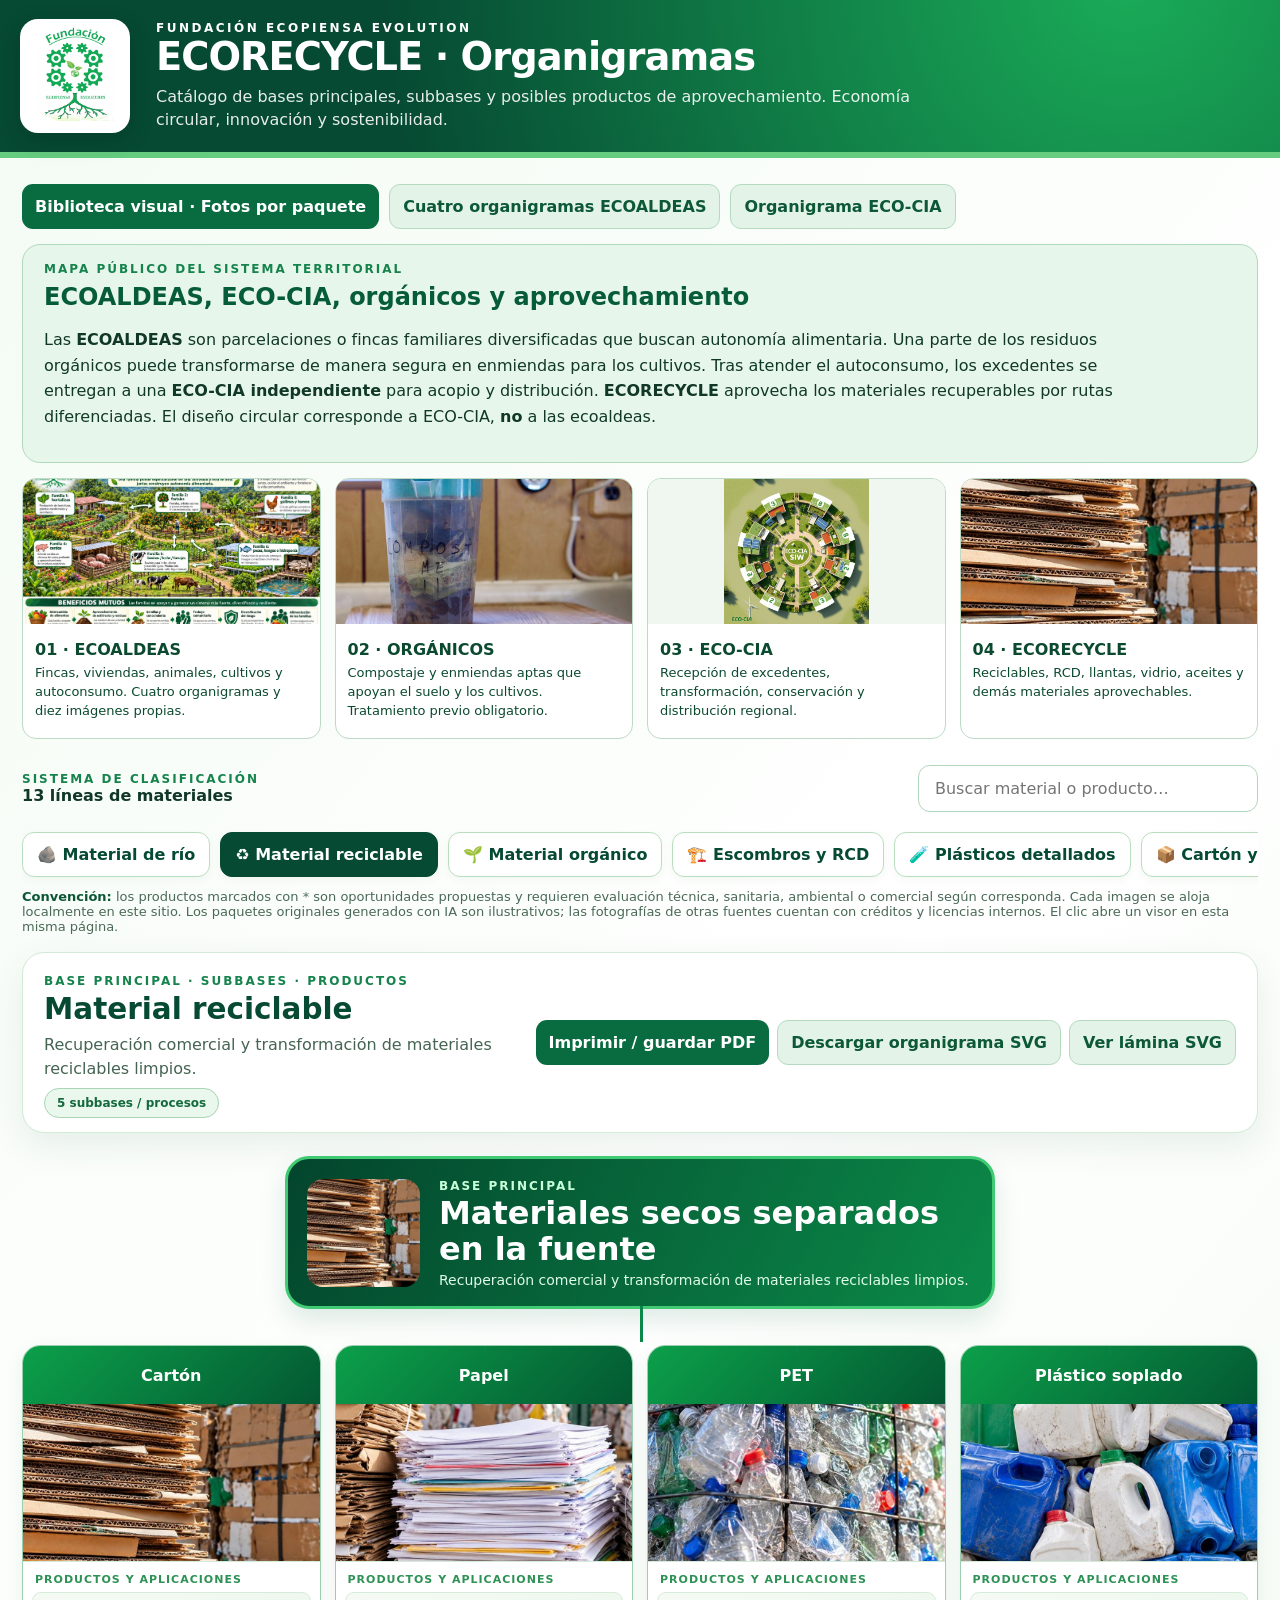
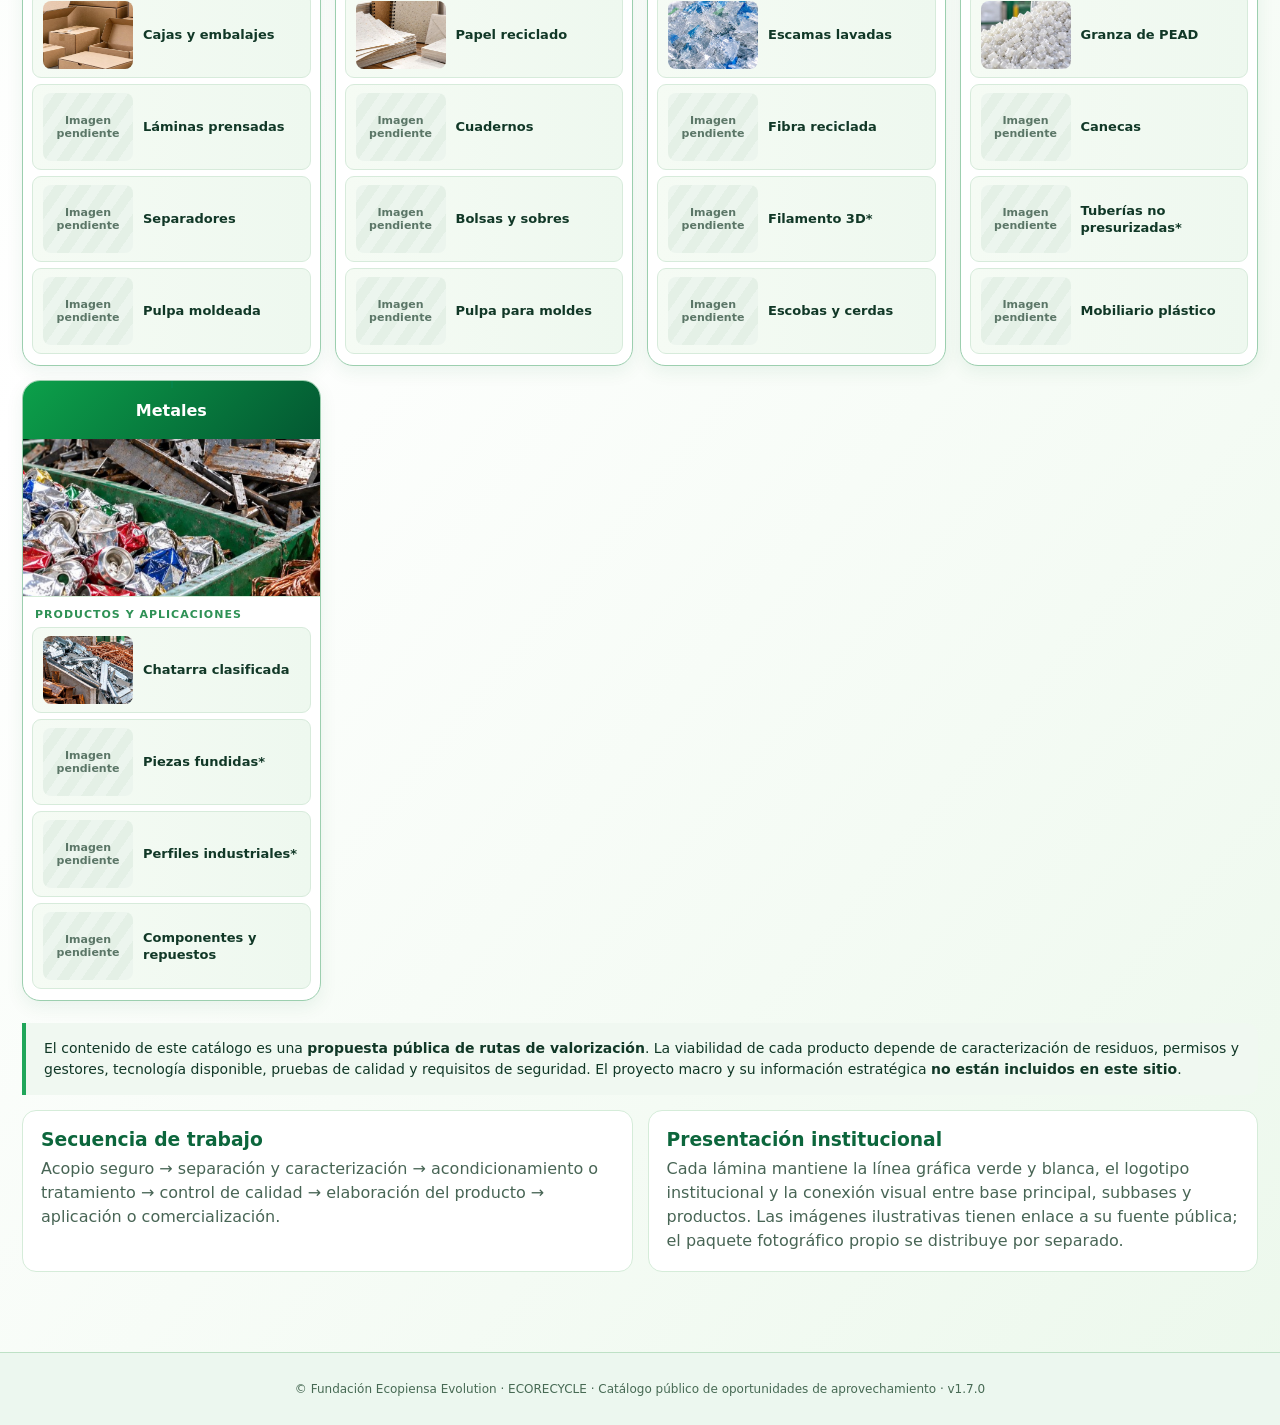
==== index.html @ 12f66b4d "ECORECYCLE v1.7.0: acceso central a biblioteca, organigramas ecoaldeas y ECO-CIA" ====
<!DOCTYPE html>
<html lang="es"><head><meta charset="utf-8"/><meta name="viewport" content="width=device-width, initial-scale=1"/>
<meta name="theme-color" content="#056633"/><meta name="description" content="ECORECYCLE: organigramas públicos de bases, subbases y productos de aprovechamiento ambiental de la Fundación Ecopiensa Evolution."/>
<title>ECORECYCLE | Bases · subbases · productos</title>
<style>
:root{--green:#087443;--dark:#064a33;--bright:#21a85b;--pale:#e8f7eb;--ink:#113827;--line:#a3d7b3;--shadow:0 12px 35px #094d3416}
*{box-sizing:border-box}body{margin:0;color:var(--ink);font-family:system-ui,-apple-system,Segoe UI,Roboto,Arial,sans-serif;background:linear-gradient(130deg,#f3fbf3,#fff 45%,#ecf8ec)}button,input{font:inherit}
header{background:radial-gradient(circle at 88% -15%,#1aac58,var(--dark) 65%);color:white;border-bottom:6px solid #65cc80;padding:19px max(20px,calc((100vw - 1490px)/2));display:flex;gap:26px;align-items:center}
.brand{background:#fff;border-radius:18px;padding:8px 12px;flex:0 0 auto;box-shadow:0 7px 22px #031a1135}.brand img{height:94px;width:86px;object-fit:contain}
h1{font-size:clamp(29px,3vw,48px);line-height:1.04;margin:2px 0 8px;letter-spacing:-1px}header p{margin:0;opacity:.9;max-width:800px;line-height:1.45}
main{max-width:1530px;padding:26px 22px 80px;margin:auto}.micro{font-size:12px;letter-spacing:2px;text-transform:uppercase;font-weight:850;color:#16834d}
.controls{display:flex;flex-wrap:wrap;align-items:center;justify-content:space-between;gap:12px;margin:0 0 18px}.search{min-width:min(100%,340px);padding:13px 16px;border:1px solid #b2d6bc;border-radius:12px;background:#fff;color:#164b35}
.tabs{display:flex;gap:10px;overflow-x:auto;padding:2px 0 12px;scrollbar-color:#87cba0 transparent}.tab{white-space:nowrap;cursor:pointer;border:1px solid #b9debf;background:#fff;color:var(--dark);padding:12px 14px;border-radius:12px;font-weight:750;box-shadow:0 3px 10px #0444230a}.tab.active{background:var(--dark);color:white;border-color:var(--dark)}
.legend{font-size:13px;color:#4a6957;margin:0 0 18px}.legend strong{color:#0b5735}
.hero{display:grid;grid-template-columns:1fr auto;gap:18px;align-items:center;margin-top:12px;background:#fff;border:1px solid #d2ead6;padding:21px;border-radius:22px;box-shadow:var(--shadow)}.hero h2{font-size:clamp(25px,2.3vw,39px);color:var(--dark);margin:4px 0 7px}.hero p{margin:0;line-height:1.5;color:#456452}.chip{background:#eaf7ed;border:1px solid #a9d7b5;padding:7px 12px;border-radius:50px;font-size:12px;font-weight:800;color:#14693d}.actions{display:flex;gap:8px;flex-wrap:wrap}.action{background:#096b40;color:white;border:0;border-radius:11px;cursor:pointer;padding:12px 13px;font-weight:800}.action.alt{background:#e4f3e8;color:#0c5837;border:1px solid #b4dbbf}
.base{max-width:710px;margin:23px auto 36px;background:linear-gradient(118deg,#03452d,#0b8a48);color:#fff;border:3px solid #3fca73;padding:16px 19px;border-radius:24px;box-shadow:0 12px 26px #00603520;display:flex;align-items:center;gap:19px;position:relative}.base:after{content:"";position:absolute;top:100%;height:36px;border-left:3px solid #0c874a;left:50%}.base-em{width:113px;height:108px;border-radius:16px;background:#fff;display:grid;place-items:center;font-size:72px;flex:none}.base span{font-size:12px;text-transform:uppercase;letter-spacing:2px;color:#c8ffd9;font-weight:850}.base h3{font-size:clamp(22px,2.5vw,36px);margin:2px 0 3px;line-height:1.12}.base p{margin:0;color:#defce7;font-size:14px;line-height:1.4}
.grid{display:grid;grid-template-columns:repeat(auto-fit,minmax(min(100%,245px),1fr));gap:14px;align-items:stretch}.item{border:1px solid #9ccfaf;border-radius:18px;background:#fff;overflow:hidden;box-shadow:0 6px 18px #11653813;position:relative}.item:before{content:"";position:absolute;left:50%;top:-1px;height:8px;width:2px;background:#068449}.itemHead{color:white;background:linear-gradient(135deg,#0ca04a,#035832);padding:10px 14px;text-align:center;font-size:16px;min-height:58px;display:grid;place-items:center;font-weight:850}.visual{height:114px;display:grid;place-items:center;background:radial-gradient(circle at 25% 20%,#b5efbd 0%,#e6f8e5 48%,#c5e8ce 100%);border-bottom:1px solid #d4ead8;position:relative}.visual .vIcon{font-size:69px;filter:drop-shadow(0 8px 7px #113b1d35)}.visual small{position:absolute;right:10px;bottom:7px;background:#fffd;padding:2px 7px;border-radius:6px;font-weight:750;font-size:10px;color:#316045}
.productTitle{margin:11px 12px 6px;font-size:11px;font-weight:900;letter-spacing:1px;text-transform:uppercase;color:#2e9155}.products{display:grid;gap:6px;padding:0 9px 11px}.product{border:1px solid #d7ebdb;background:linear-gradient(90deg,#f5fbf4,#eef8ef);border-radius:9px;display:flex;align-items:center;gap:10px;padding:8px 10px;min-height:48px;font-size:13px;font-weight:650;line-height:1.28}.mini{font-size:23px}.foot{font-size:14px;line-height:1.5;border-left:4px solid #20a65a;background:#f0f8f1;margin-top:22px;padding:15px 18px;border-radius:0 12px 12px 0}
.bottom{display:grid;grid-template-columns:1fr 1fr;gap:15px;margin-top:15px}.bottom>div{border:1px solid #d5ecd9;background:#fff;padding:18px;border-radius:14px}.bottom h3{margin:0 0 7px;color:#0c663c}.bottom p{margin:0;line-height:1.5;color:#486555}
footer{text-align:center;padding:29px 18px;border-top:1px solid #bee1c6;color:#476a54;font-size:12px;background:#ecf7ef}a{color:#07683c}
@media(max-width:850px){header{align-items:flex-start;padding:15px}.brand img{height:73px;width:60px}main{padding:18px 12px}.hero{grid-template-columns:1fr}.base{margin-top:19px}.base-em{height:90px;width:86px;font-size:56px}.bottom{grid-template-columns:1fr}}
@media print{header{padding:10mm;background:#075f38!important;print-color-adjust:exact;-webkit-print-color-adjust:exact}.tabs,.controls,.actions,.search{display:none!important}main{padding:7mm;max-width:none}.grid{grid-template-columns:repeat(4,1fr);gap:4mm}.hero,.item,.base{box-shadow:none;break-inside:avoid}body{background:white}.visual{height:70px}.visual .vIcon{font-size:42px}.base{margin:9mm auto 11mm}footer{padding:5mm}}
</style><link rel="stylesheet" href="./fotos-catalogo.css"/></head><body>
<header><div class="brand"><img src="./logo%20ecopiensa%20(1).png" alt="Logotipo oficial Fundación Ecopiensa Evolution"></div><div><div style="text-transform:uppercase;letter-spacing:2.5px;font-weight:800;font-size:12px">Fundación Ecopiensa Evolution</div><h1>ECORECYCLE · Organigramas</h1><p>Catálogo de bases principales, subbases y posibles productos de aprovechamiento. Economía circular, innovación y sostenibilidad.</p></div></header>
<main><nav style="display:flex;gap:10px;flex-wrap:wrap;margin-bottom:15px"><a href="./biblioteca-visual.html" class="action" style="text-decoration:none;display:inline-flex;align-items:center">Biblioteca visual · Fotos por paquete</a><a href="./ecoaldeas-propuestas.html" class="action alt" style="text-decoration:none;display:inline-flex">Cuatro organigramas ECOALDEAS</a><a href="./ecocia.html" class="action alt" style="text-decoration:none;display:inline-flex">Organigrama ECO-CIA</a></nav><section aria-label="Sistema integral de Fundación Ecopiensa Evolution" style="margin-bottom:26px"><div style="padding:17px 21px;border-radius:18px;background:#e7f6eb;border:1px solid #b0d9bc"><div class="micro">Mapa público del sistema territorial</div><h2 style="color:#065b38;margin:7px 0">ECOALDEAS, ECO-CIA, orgánicos y aprovechamiento</h2><p style="line-height:1.6;max-width:1100px">Las <b>ECOALDEAS</b> son parcelaciones o fincas familiares diversificadas que buscan autonomía alimentaria. Una parte de los residuos orgánicos puede transformarse de manera segura en enmiendas para los cultivos. Tras atender el autoconsumo, los excedentes se entregan a una <b>ECO-CIA independiente</b> para acopio y distribución. <b>ECORECYCLE</b> aprovecha los materiales recuperables por rutas diferenciadas. El diseño circular corresponde a ECO-CIA, <b>no</b> a las ecoaldeas.</p></div>
<div style="display:grid;grid-template-columns:repeat(auto-fit,minmax(min(100%,235px),1fr));gap:14px;margin-top:15px">
<a href="./ecoaldeas-propuestas.html" style="text-decoration:none;color:#0c4a30;background:#fff;border:1px solid #bcdac5;border-radius:14px;overflow:hidden"><img src="./assets/biblioteca/ecoaldeas/fuentes/red_familiar.jpg" alt="Ecoaldeas con familias y parcelas de producción complementaria" loading="lazy" style="width:100%;height:145px;object-fit:cover"><div style="padding:12px"><strong>01 · ECOALDEAS</strong><p style="margin:5px 0;font-size:13px;line-height:1.45">Fincas, viviendas, animales, cultivos y autoconsumo. Cuatro organigramas y diez imágenes propias.</p></div></a>
<a href="./index.html?material=organicos" style="text-decoration:none;color:#0c4a30;background:#fff;border:1px solid #bcdac5;border-radius:14px;overflow:hidden"><img src="./assets/fotos/organicos/frutas-y-verduras.jpg" alt="Material orgánico de frutas y verduras para tratamiento controlado" loading="lazy" style="width:100%;height:145px;object-fit:cover"><div style="padding:12px"><strong>02 · ORGÁNICOS</strong><p style="margin:5px 0;font-size:13px;line-height:1.45">Compostaje y enmiendas aptas que apoyan el suelo y los cultivos. Tratamiento previo obligatorio.</p></div></a>
<a href="./ecocia.html" style="text-decoration:none;color:#0c4a30;background:#fff;border:1px solid #bcdac5;border-radius:14px;overflow:hidden"><img src="./assets/organigramas/ecocia-referencia-institucional.jpg" alt="Centro ECO-CIA de integración agroindustrial, distinto de las parcelas de ecoaldeas" loading="lazy" style="width:100%;height:145px;object-fit:contain;background:#f0f7f1"><div style="padding:12px"><strong>03 · ECO-CIA</strong><p style="margin:5px 0;font-size:13px;line-height:1.45">Recepción de excedentes, transformación, conservación y distribución regional.</p></div></a>
<a href="./index.html?material=reciclables" style="text-decoration:none;color:#0c4a30;background:#fff;border:1px solid #bcdac5;border-radius:14px;overflow:hidden"><img src="./assets/biblioteca/reciclables-secos/subbases/carton.jpg" alt="Cartón clasificado en sistema ECORECYCLE de aprovechamiento" loading="lazy" style="width:100%;height:145px;object-fit:cover"><div style="padding:12px"><strong>04 · ECORECYCLE</strong><p style="margin:5px 0;font-size:13px;line-height:1.45">Reciclables, RCD, llantas, vidrio, aceites y demás materiales aprovechables.</p></div></a>
</div></section><section class="controls"><div><div class="micro">Sistema de clasificación</div><strong id="counter">11 líneas de materiales</strong></div><input id="search" class="search" type="search" placeholder="Buscar material o producto…"/></section><nav class="tabs" id="tabs" aria-label="Materiales"></nav><div class="legend"><strong>Convención:</strong> los productos marcados con * son oportunidades propuestas y requieren evaluación técnica, sanitaria, ambiental o comercial según corresponda. Cada imagen se aloja localmente en este sitio. Los paquetes originales generados con IA son ilustrativos; las fotografías de otras fuentes cuentan con créditos y licencias internos. El clic abre un visor en esta misma página.</div>
<section class="hero"><div><div class="micro">BASE PRINCIPAL · SUBBASES · PRODUCTOS</div><h2 id="title"></h2><p id="summary"></p><div style="margin-top:11px"><span class="chip" id="numSubs"></span></div></div><div class="actions"><button class="action" onclick="window.print()">Imprimir / guardar PDF</button><button class="action alt" id="export">Descargar organigrama SVG</button><a id="viewSvg" class="action alt" target="_blank" rel="noopener" style="text-decoration:none" href="./organigramas/organicos.svg">Ver lámina SVG</a><a id="verBiblioteca" class="action alt" target="_blank" rel="noopener" style="text-decoration:none;display:none" href="./biblioteca/metales/lote-01.html">Galería fotográfica · Lote 01</a></div></section>
<section class="base" aria-label="Base principal"><div class="base-em" id="baseIcon"></div><div><span>Base principal</span><h3 id="baseName"></h3><p id="baseDesc"></p></div></section>
<div class="grid" id="cards"></div>
<div class="foot">El contenido de este catálogo es una <b>propuesta pública de rutas de valorización</b>. La viabilidad de cada producto depende de caracterización de residuos, permisos y gestores, tecnología disponible, pruebas de calidad y requisitos de seguridad. El proyecto macro y su información estratégica <b>no están incluidos en este sitio</b>.</div>
<div class="bottom"><div><h3>Secuencia de trabajo</h3><p>Acopio seguro → separación y caracterización → acondicionamiento o tratamiento → control de calidad → elaboración del producto → aplicación o comercialización.</p></div><div><h3>Presentación institucional</h3><p>Cada lámina mantiene la línea gráfica verde y blanca, el logotipo institucional y la conexión visual entre base principal, subbases y productos. Las imágenes ilustrativas tienen enlace a su fuente pública; el paquete fotográfico propio se distribuye por separado.</p></div></div>
</main><footer>© Fundación Ecopiensa Evolution · ECORECYCLE · Catálogo público de oportunidades de aprovechamiento · v1.7.0</footer>
<script>
const DATA=[{"id":"rio","n":"Material de río","e":"🪨","h":"Canto rodado y agregados naturales","f":"Áridos clasificados por granulometría para distintas aplicaciones.","b":[["Triturado 1 pulgada","🪨",["Bases y subbases viales","Concretos de diseño","Drenajes y filtros","Obras civiles"]],["Triturado ¾ pulgada","🪨",["Concretos","Prefabricados","Andenes","Elementos de drenaje"]],["Triturado ½ pulgada","🪨",["Bloques y mezclas","Concreto no estructural","Contrapisos","Prefabricados"]],["Gravilla ⅜ pulgada","⚪",["Adoquines","Concretos finos","Acabados decorativos","Prefabricados"]],["Grouting y arenón","🏖️",["Morteros","Mampostería","Nivelaciones","Relleno controlado"]],["Arena gruesa y fina","🏝️",["Pega de ladrillo","Repellos","Acabados","Mezclas de concreto"]]]},{"id":"reciclables","n":"Material reciclable","e":"♻️","h":"Materiales secos separados en la fuente","f":"Recuperación comercial y transformación de materiales reciclables limpios.","b":[["Cartón","📦",["Cajas y embalajes","Láminas prensadas","Separadores","Pulpa moldeada"]],["Papel","📄",["Papel reciclado","Cuadernos","Bolsas y sobres","Pulpa para moldes"]],["PET","🧴",["Escamas lavadas","Fibra reciclada","Filamento 3D*","Escobas y cerdas"]],["Plástico soplado","🛢️",["Granza de PEAD","Canecas","Tuberías no presurizadas*","Mobiliario plástico"]],["Metales","🔩",["Chatarra clasificada","Piezas fundidas*","Perfiles industriales*","Componentes y repuestos"]]]},{"id":"organicos","n":"Material orgánico","e":"🌱","h":"Biomasa y residuos biodegradables","f":"Compostaje, lombricultura, biodigestión y valorización agroecológica.","b":[["Frutas y verduras","🥬",["Compost estabilizado","Humus de lombriz","Enmiendas de suelo","Biogás*"]],["Podas y jardinería","🌿",["Acolchado vegetal","Astillas","Compost vegetal","Biocarbón*"]],["Estiércoles pecuarios","🐄",["Abono compostado","Biogás*","Digestato tratado*","Fertilizante formulado*"]],["Residuos agroindustriales","🌾",["Compost agrícola","Sustrato para hongos*","Briquetas de biomasa*","Biocarbón*"]],["Restos alimentarios","🍌",["Compost controlado","Bokashi","Biogás*","Mejoradores del suelo"]],["Lodos y biosólidos especiales","🧫",["Caracterización especializada*","Tratamiento autorizado*","Usos condicionados a normativa*","Gestión por operadores habilitados"]]]},{"id":"rcd","n":"Escombros y RCD","e":"🏗️","h":"Residuos de construcción y demolición","f":"Recepción, separación, trituración y fabricación de elementos con caracterización de calidad.","b":[["Concreto limpio","🧱",["Árido reciclado","Subbases viales*","Bloques no estructurales*","Prefabricados*"]],["Ladrillo y mampostería","🟧",["Ladrillos ecológicos*","Adoquines*","Agregados para morteros*","Calados y celosías*"]],["Cerámicos y tejas","🏺",["Granulado cerámico","Adoquines decorativos*","Áridos mixtos*","Material para senderos*"]],["Tierras y materiales inertes","⛰️",["Rellenos autorizados","Nivelaciones*","Estabilización de terreno*","Bases para senderos*"]],["Fracciones separadas","🔧",["Metales a reciclaje","Madera aprovechable","Plásticos recuperables","Reutilización de piezas"]],["Asfalto recuperado","🛣️",["Fresado asfáltico clasificado*","Recuperación en mezclas*","Subbases con material recuperado*","Gestión de fracciones contaminadas"]]]},{"id":"plasticos","n":"Plásticos detallados","e":"🧪","h":"Polímeros clasificados por resina","f":"Separación por PET, PEAD, PP, PEBD y mezclas. No todos admiten la misma transformación.","b":[["PET (tipo 1)","🧴",["Escamas de PET","Fibra poliéster","Filamento 3D*","Cerdas y flejes"]],["PEAD (tipo 2)","🛢️",["Granza reciclada","Canecas*","Tablas plásticas*","Recipientes no alimentarios*"]],["PEBD (tipo 4)","🛍️",["Pellets reciclados","Bolsas industriales*","Láminas plásticas*","Madera plástica*"]],["PP (tipo 5)","🪑",["Granza de PP","Materas*","Mobiliario*","Componentes moldeados*"]],["Mezclas aptas para valorización","⚙️",["Separación adicional","Material compuesto*","Aceite de pirólisis industrial*","Gas energético industrial*"]]]},{"id":"papel_carton","n":"Cartón y papel","e":"📦","h":"Fibras celulósicas recuperadas","f":"Separación por tipo de fibra y contaminación, con reúso, recuperación de papel y gestores especializados.","b":[["Cartón corrugado","📦",["Cajas recicladas*","Láminas para empaque*","Separadores de cartón*","Pulpa moldeada*"]],["Papel blanco","📄",["Papel reciclado*","Cuadernos y libretas*","Pulpa de celulosa*","Papel de impresión reciclado*"]],["Papel mixto","🗞️",["Cartón gris*","Bandejas moldeadas*","Papel de embalaje*","Aislantes de celulosa*"]],["Periódicos y revistas","📰",["Pulpa recuperada*","Cartón reciclado*","Manualidades","Papel recuperado*"]],["Envases multicapa","🥛",["Recuperación de fibras*","Paneles compuestos*","Separación de polialuminio*","Gestión industrial especializada*"]]]},{"id":"metales","n":"Metales","e":"🔩","h":"Materiales metálicos recuperables","f":"Clasificación de metales ferrosos y no ferrosos; reintroducción en cadenas de recuperación y fundición especializada.","b":[["Aluminio","🥫",["Latas compactadas","Lingotes industriales*","Perfiles de aluminio*","Componentes moldeados*"]],["Cobre","🔌",["Cable separado","Cobre clasificado","Alambre industrial*","Componentes recuperados*"]],["Hierro y acero","⚙️",["Chatarra ferrosa","Perfiles siderúrgicos*","Piezas fundidas*","Varillas industriales*"]],["Acero inoxidable","🔧",["Retales por aleación","Materia prima inoxidable","Repuestos metálicos*","Accesorios industriales*"]],["Bronce, latón y otros","🛠️",["Metales clasificados","Aleaciones recuperadas*","Fundición especializada*","Piezas industriales*"]]]},{"id":"madera","n":"Madera recuperada","e":"🪵","h":"Maderas limpias no peligrosas","f":"Reutilización y transformación de madera no tratada o apta según su condición.","b":[["Estibas y pallets","🪜",["Muebles restaurados","Huertas elevadas","Tablas reutilizadas","Embalajes"]],["Retales y recortes","🪚",["Artesanías","Juguetes y objetos*","Revestimientos","Pequeño mobiliario"]],["Aserrín limpio","🍂",["Briquetas*","Pellets*","Sustratos acondicionados*","Absorbentes industriales*"]],["Astillas limpias","🌳",["Acolchado","Camas vegetales","Biocarbón*","Compost con aporte carbono"]],["Madera no apta","⚠️",["Clasificación específica","Aislamiento de tratadas","Gestor autorizado","No mezclar en compost"]]]},{"id":"vidrio","n":"Vidrio","e":"🍾","h":"Envases y fragmentos de vidrio","f":"Reúso y valorización por color, forma y especificación técnica.","b":[["Envases retornables","🍶",["Lavado autorizado*","Reutilización*","Circuitos de retorno","Envases retornados"]],["Vidrio transparente","🥛",["Calcín limpio","Nuevos envases industriales*","Vidrio triturado","Materias primas industriales"]],["Vidrio verde","🟢",["Calcín por color","Nuevos envases industriales*","Mosaicos*","Artesanías"]],["Vidrio ámbar","🟤",["Calcín por color","Vidrio industrial*","Decoración y mosaicos","Árido para usos autorizados*"]],["Vidrio mixto","💠",["Separación adicional","Áridos decorativos*","Pavimentos especiales*","Recuperación industrial*"]]]},{"id":"llantas","n":"Llantas usadas","e":"🛞","h":"Neumáticos al final de su vida útil","f":"Reencauche cuando sea viable y aprovechamiento especializado del caucho, acero y fibras.","b":[["Carcasas aptas","🛞",["Reencauche certificado*","Reutilización controlada","Segunda vida útil*","Reducción de descarte"]],["Granulado de caucho","⚫",["Pisos amortiguantes*","Losetas de seguridad*","Superficies deportivas*","Asfalto modificado*"]],["Polvo de caucho","🌑",["Mezclas asfálticas*","Selladores*","Compuestos industriales*","Tapetes de caucho*"]],["Acero recuperado","🔗",["Chatarra clasificada","Fundición industrial*","Materia prima metalúrgica","Recuperación comercial"]],["Pirólisis industrial","🏭",["Aceite de pirólisis*","Gas energético*","Negro de carbón recuperado*","Acero separado"]]]},{"id":"aceites","n":"Aceites usados","e":"🛢️","h":"Corrientes separadas: cocina y lubricantes","f":"Los aceites comestibles usados y los aceites minerales requieren rutas distintas.","b":[["Aceite de cocina usado","🍳",["Biodiésel industrial*","Jabones técnicos*","Insumo oleoquímico*","Gestión posconsumo"]],["Grasas alimentarias","🧈",["Pretratamiento","Materia prima técnica*","Biodigestión especializada*","Gestión diferenciada"]],["Lubricantes minerales usados","⚙️",["Re-refinación industrial*","Bases lubricantes recuperadas*","Valorización autorizada*","Trazabilidad con gestor"]],["Filtros aceitosos","🔩",["Separación controlada","Recuperación por gestor*","Metales tratados*","Gestión peligrosa"]],["Envases contaminados","🧴",["Acopio separado","Descontaminación autorizada*","Recuperación condicionada*","Disposición por gestor"]]]},{"id":"textiles","n":"Textiles","e":"🧵","h":"Ropa, retales, fibras y confecciones","f":"Primero reutilización y reparación, luego reciclaje de fibras.","b":[["Ropa utilizable","👚",["Reutilización social","Ropa de segunda mano","Rediseño creativo","Reparación"]],["Algodón y fibras naturales","🧶",["Trapos industriales*","Fibra de relleno*","Aislantes*","Hilados reciclados*"]],["Denim y retales","👖",["Bolsos","Estuches","Tapicería","Accesorios"]],["Poliéster separado","👕",["Fibra reciclada industrial*","Rellenos textiles*","Hilatura recuperada*","Fieltros*"]],["Mezclas textiles","🧣",["Clasificación","Paneles acústicos*","Acolchados*","Recuperación industrial*"]]]},{"id":"raee","n":"Residuos electrónicos RAEE","e":"💻","h":"Aparatos eléctricos y electrónicos","f":"Reacondicionamiento y desmontaje seguro con gestores habilitados para componentes peligrosos.","b":[["Equipos recuperables","💻",["Computadores reacondicionados*","Repuestos funcionales","Donaciones tecnológicas*","Segunda vida útil"]],["Cables","🔌",["Cobre recuperado*","Aluminio recuperado*","Fracción plástica separada","Comercialización controlada"]],["Tarjetas electrónicas","🟩",["Placas separadas","Metales por refinador*","Recuperación especializada*","Trazabilidad"]],["Carcasas plásticas","🖥️",["Plásticos clasificados","Granza industrial*","Carcasas reutilizables*","Repuestos"]],["Baterías y pantallas","🔋",["Aislamiento seguro","Gestor RAEE autorizado","Recuperación especializada*","Prohibido tratamiento artesanal"]]]}];
let active=(new URLSearchParams(window.location.search).get('material')||'reciclables');let term='';
const $=q=>document.querySelector(q), safe=s=>String(s).replaceAll('&','&amp;').replaceAll('<','&lt;').replaceAll('>','&gt;').replaceAll('"','&quot;');
function draw(){let m=DATA.find(x=>x.id===active)||DATA[0];$('#tabs').innerHTML=DATA.map(x=>'<button class="tab '+(x.id===m.id?'active':'')+'" data-id="'+x.id+'">'+x.e+' '+safe(x.n)+'</button>').join('');
$('#tabs').querySelectorAll('button').forEach(btn=>btn.addEventListener('click',()=>{active=btn.dataset.id;term='';$('#search').value='';draw()}));
$('#counter').textContent=DATA.length+' líneas de materiales';$('#title').textContent=m.n;$('#summary').textContent=m.f;$('#numSubs').textContent=m.b.length+' subbases / procesos';$('#baseIcon').textContent=m.e;$('#baseName').textContent=m.h;$('#baseDesc').textContent=m.f;$('#viewSvg').href='./organigramas/'+m.id+'.svg';$('#verBiblioteca').style.display=m.id==='metales'?'inline-flex':'none';
const match=m.b.filter(x=>!term||[x[0],...x[2]].join(' ').toLowerCase().includes(term.toLowerCase()));
$('#cards').innerHTML=match.length?match.map(x=>'<article class="item"><div class="itemHead">'+safe(x[0])+'</div><div class="visual" aria-label="Ilustración de '+safe(x[0])+'"><span class="vIcon">'+x[1]+'</span><small>Subbase</small></div><p class="productTitle">Productos y aplicaciones</p><div class="products">'+x[2].map(y=>'<div class="product"><span class="mini">🌿</span><span>'+safe(y)+'</span></div>').join('')+'</div></article>').join(''):'<div style="grid-column:1/-1;padding:24px;background:#fff;border-radius:12px">No se encontraron coincidencias en esta línea.</div>';
}
$('#search').addEventListener('input',e=>{term=e.target.value.trim();draw()});
function xml(s){return safe(s).replaceAll("'",'&apos;')}
function exportSvg(){let m=DATA.find(x=>x.id===active);let w=2400,pad=55,gap=17,cols=m.b.length;let cw=(w-2*pad-gap*(cols-1))/cols;let height=1180;let blocks=m.b.map((x,i)=>{let xx=pad+i*(cw+gap);let rect='<rect x="'+xx+'" y="395" width="'+cw+'" height="710" rx="20" fill="#fff" stroke="#159755" stroke-width="3"/><rect x="'+xx+'" y="395" width="'+cw+'" height="74" rx="18" fill="#087443"/>';let name='<text x="'+(xx+cw/2)+'" y="441" font-size="26" font-weight="bold" text-anchor="middle" fill="#fff">'+xml(x[0])+'</text>';let ico='<text x="'+(xx+cw/2)+'" y="562" font-size="79" text-anchor="middle">'+xml(x[1])+'</text>';let ps=x[2].map((p,j)=>{let y=610+j*114;let parts=p.length>30?[p.slice(0,27),p.slice(27)]:[p];return '<rect x="'+(xx+14)+'" y="'+y+'" width="'+(cw-28)+'" height="97" rx="12" fill="#eff8f0" stroke="#d4ebd8"/>'+parts.map((t,k)=>'<text x="'+(xx+28)+'" y="'+(y+44+k*28)+'" font-size="'+(p.length>25?20:23)+'" font-weight="600" fill="#174932">'+xml(t)+'</text>').join('')}).join('');return rect+name+ico+ps+'<path d="M1200 338 V365 H'+(xx+cw/2)+' V391" stroke="#198a48" stroke-width="5" fill="none"/>'}).join('');
let svg='<?xml version="1.0" encoding="UTF-8"?><svg xmlns="http://www.w3.org/2000/svg" width="'+w+'" height="'+height+'" viewBox="0 0 '+w+' '+height+'"><rect width="'+w+'" height="'+height+'" fill="#f4fbf5"/><rect x="46" y="34" width="2308" height="115" rx="26" fill="#065535"/><text x="1200" y="107" font-size="60" font-family="Arial,sans-serif" font-weight="bold" text-anchor="middle" fill="#fff">BASE · SUBBASES · PRODUCTOS</text><text x="1200" y="207" font-size="40" font-family="Arial" font-weight="bold" text-anchor="middle" fill="#086436">Fundación Ecopiensa Evolution</text><rect x="580" y="235" width="1240" height="107" rx="20" fill="#087443"/><text x="1200" y="301" font-size="43" font-family="Arial" font-weight="bold" text-anchor="middle" fill="#fff">'+xml(m.n.toUpperCase())+'</text>'+blocks+'<text x="1200" y="1150" font-size="21" font-family="Arial" text-anchor="middle" fill="#376b4b">* Requiere estudio técnico y validación regulatoria. ECORECYCLE · Fundación Ecopiensa Evolution</text></svg>';
let blob=new Blob([svg],{type:'image/svg+xml;charset=utf-8'});let url=URL.createObjectURL(blob);let a=document.createElement('a');a.href=url;a.download='organigrama-'+m.id+'.svg';a.click();setTimeout(()=>URL.revokeObjectURL(url),1000);}
$('#export').addEventListener('click',exportSvg);draw();
</script><script src="./fotos-catalogo.js" defer></script></body></html>
---- fotos-catalogo.css ----
/* Cada punto del organigrama tiene imagen propia o estado pendiente; no emojis ni destinos externos. */
.vIcon,.mini,.eco-photo-link,.eco-thumb-link,.eco-thumb,.eco-photo{display:none!important}
.visual{padding:0;background:#e6f3e9;height:158px;overflow:hidden}
.local-image-slot{width:100%;height:100%;display:flex;min-width:0}
.local-photo-button{padding:0;border:0;background:#e8f5e9;display:block;width:100%;height:100%;cursor:zoom-in}
.local-photo-button img{display:block;width:100%;height:100%;object-fit:cover}
.local-photo-button:focus-visible{outline:3px solid #0ca95c;outline-offset:-3px}
.product{min-height:82px;display:flex;align-items:center;gap:10px}
.product .local-image-slot{height:68px;width:90px;flex:0 0 90px;border-radius:8px;overflow:hidden}
.product span:last-child{font-size:13px;line-height:1.35;min-width:0;overflow-wrap:anywhere}
.image-pending{width:100%;height:100%;min-height:44px;display:grid;place-items:center;background:repeating-linear-gradient(125deg,#ecf5ee,#ecf5ee 10px,#e4f0e6 10px,#e4f0e6 20px);font-size:11px;color:#5b7667;text-align:center;padding:4px;font-weight:650;line-height:1.2}
.base-em{overflow:hidden}
.base-em .local-image-slot,.base-em .local-photo-button{width:100%;height:100%;min-height:96px}
#ecorecycle-viewer{border:0;border-radius:18px;padding:12px;max-width:min(94vw,940px);max-height:92vh;box-shadow:0 20px 75px #042b2170}
#ecorecycle-viewer::backdrop{background:#08271dc0}
#ecorecycle-viewer .viewer-top{display:flex;gap:16px;align-items:center;justify-content:space-between;padding:6px 8px 12px;font-size:19px;color:#085334}
#ecorecycle-viewer .viewer-close{background:#0b7448;color:white;border:0;border-radius:8px;padding:9px 14px;cursor:pointer}
#viewer-img{display:block;max-height:70vh;max-width:100%;margin:0 auto;border-radius:8px;object-fit:contain}
.viewer-details{font-size:12px;color:#536c5b;padding:10px 8px;line-height:1.5}
@media(max-width:640px){.product .local-image-slot{width:72px;flex-basis:72px;height:66px}.visual{height:135px}}
@media print{.local-photo-button img{display:block!important}.image-pending{background:#f5f5f5}}
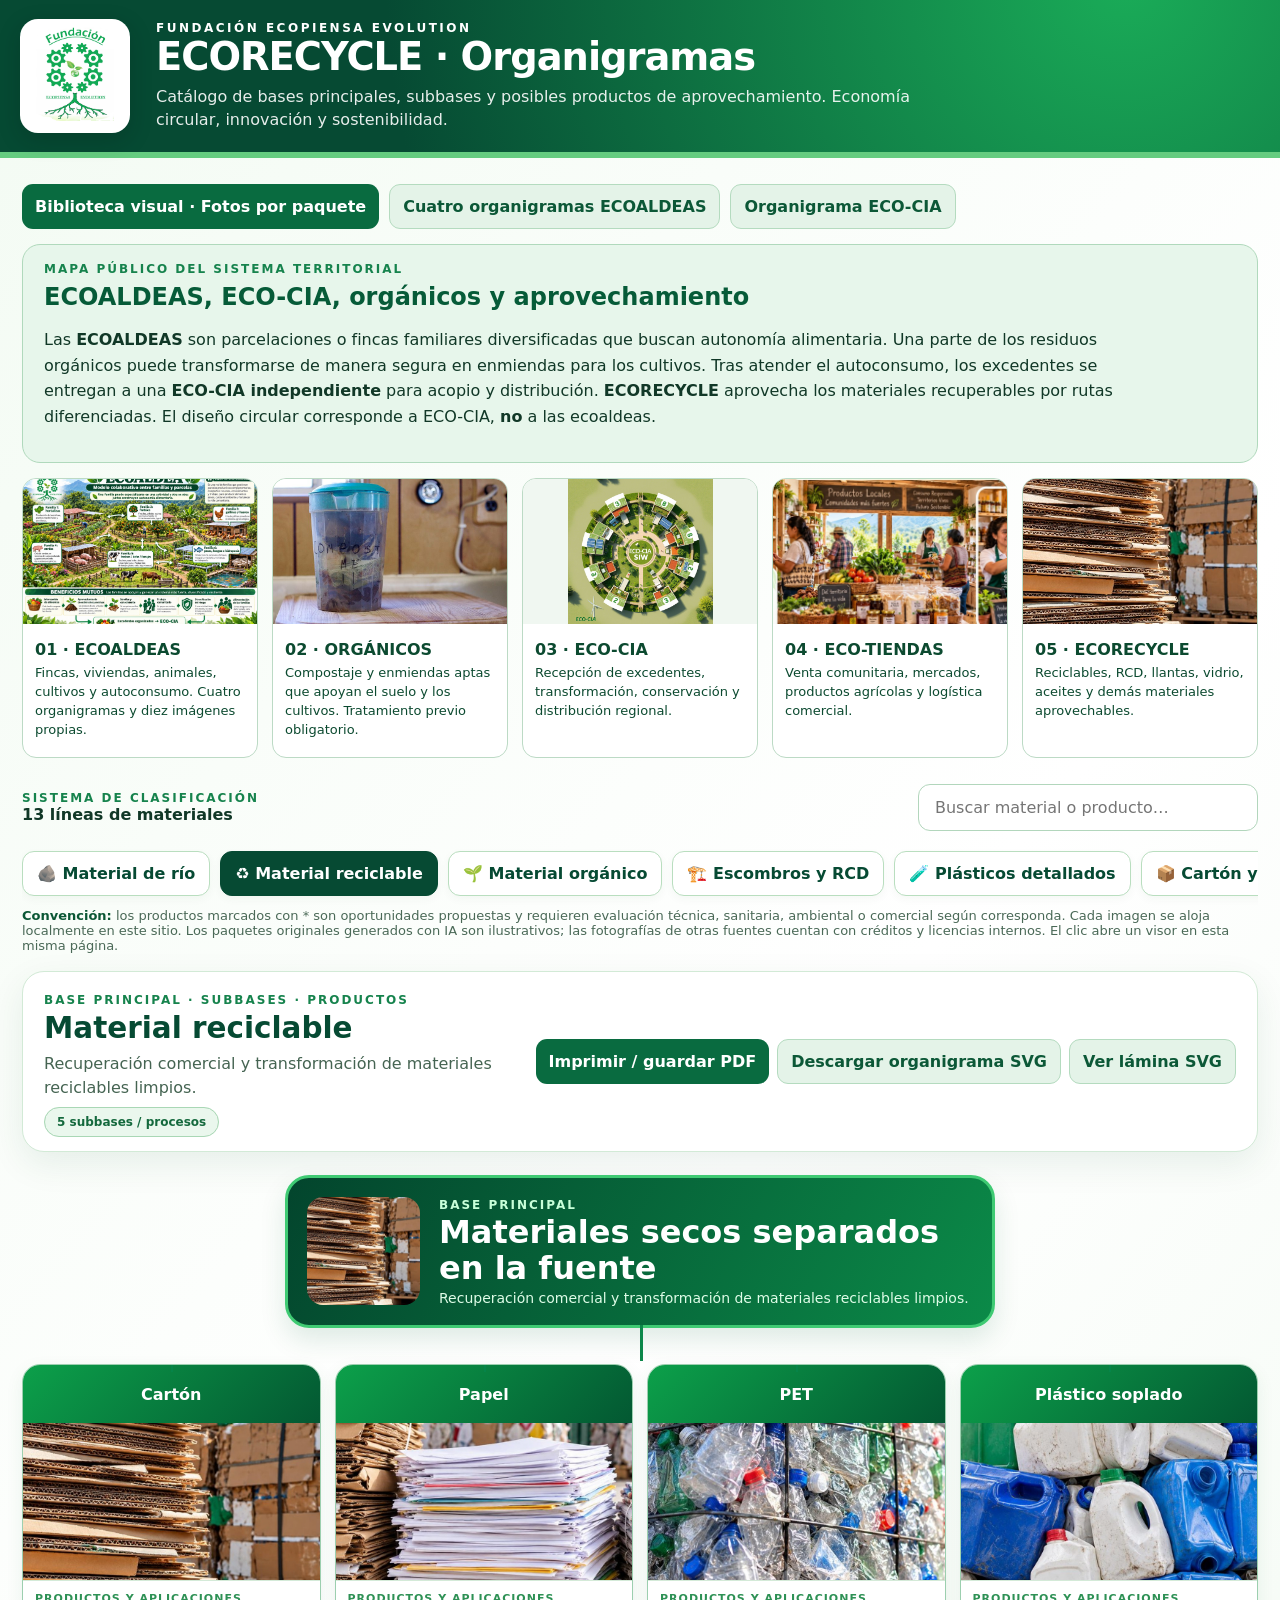
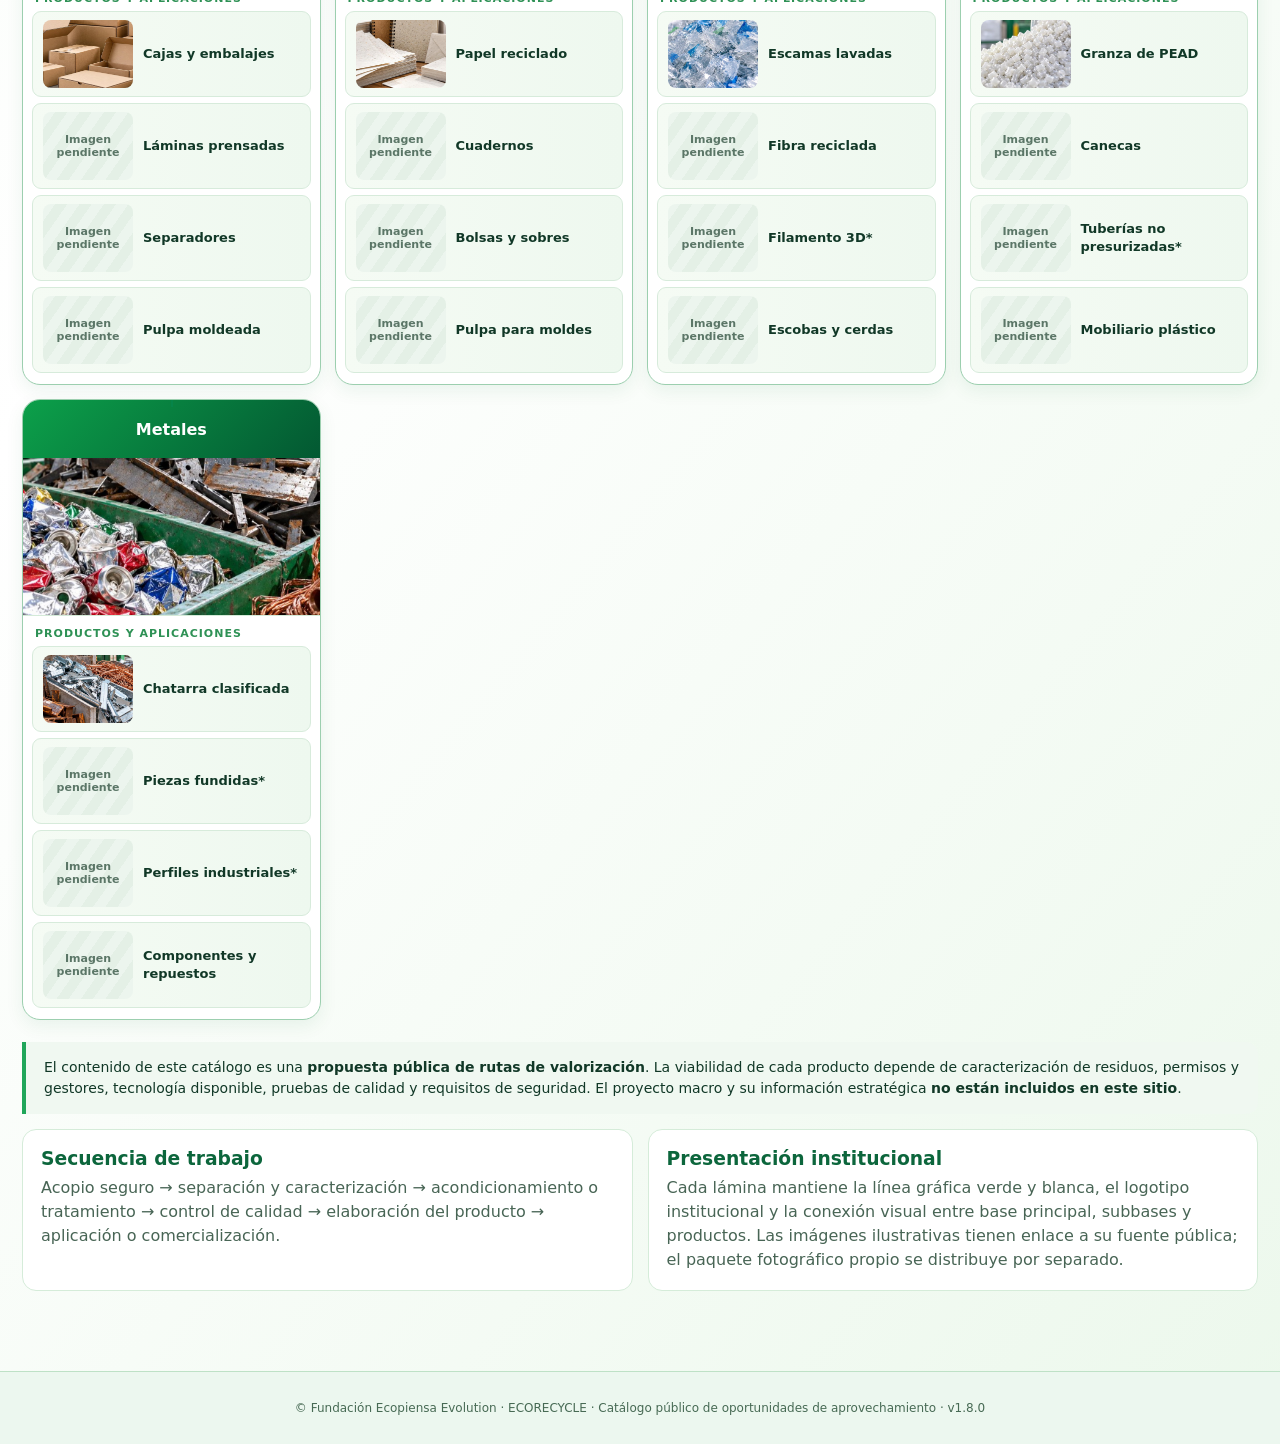
==== commit 939709f8: "Portada 1.8: enlazar eco-tiendas y diez imágenes locales, junto con ECOALDEAS, ECO-CIA, orgánicos y " ====
--- a/index.html
+++ b/index.html
@@ -27,14 +27,15 @@
 <a href="./ecoaldeas-propuestas.html" style="text-decoration:none;color:#0c4a30;background:#fff;border:1px solid #bcdac5;border-radius:14px;overflow:hidden"><img src="./assets/biblioteca/ecoaldeas/fuentes/red_familiar.jpg" alt="Ecoaldeas con familias y parcelas de producción complementaria" loading="lazy" style="width:100%;height:145px;object-fit:cover"><div style="padding:12px"><strong>01 · ECOALDEAS</strong><p style="margin:5px 0;font-size:13px;line-height:1.45">Fincas, viviendas, animales, cultivos y autoconsumo. Cuatro organigramas y diez imágenes propias.</p></div></a>
 <a href="./index.html?material=organicos" style="text-decoration:none;color:#0c4a30;background:#fff;border:1px solid #bcdac5;border-radius:14px;overflow:hidden"><img src="./assets/fotos/organicos/frutas-y-verduras.jpg" alt="Material orgánico de frutas y verduras para tratamiento controlado" loading="lazy" style="width:100%;height:145px;object-fit:cover"><div style="padding:12px"><strong>02 · ORGÁNICOS</strong><p style="margin:5px 0;font-size:13px;line-height:1.45">Compostaje y enmiendas aptas que apoyan el suelo y los cultivos. Tratamiento previo obligatorio.</p></div></a>
 <a href="./ecocia.html" style="text-decoration:none;color:#0c4a30;background:#fff;border:1px solid #bcdac5;border-radius:14px;overflow:hidden"><img src="./assets/organigramas/ecocia-referencia-institucional.jpg" alt="Centro ECO-CIA de integración agroindustrial, distinto de las parcelas de ecoaldeas" loading="lazy" style="width:100%;height:145px;object-fit:contain;background:#f0f7f1"><div style="padding:12px"><strong>03 · ECO-CIA</strong><p style="margin:5px 0;font-size:13px;line-height:1.45">Recepción de excedentes, transformación, conservación y distribución regional.</p></div></a>
-<a href="./index.html?material=reciclables" style="text-decoration:none;color:#0c4a30;background:#fff;border:1px solid #bcdac5;border-radius:14px;overflow:hidden"><img src="./assets/biblioteca/reciclables-secos/subbases/carton.jpg" alt="Cartón clasificado en sistema ECORECYCLE de aprovechamiento" loading="lazy" style="width:100%;height:145px;object-fit:cover"><div style="padding:12px"><strong>04 · ECORECYCLE</strong><p style="margin:5px 0;font-size:13px;line-height:1.45">Reciclables, RCD, llantas, vidrio, aceites y demás materiales aprovechables.</p></div></a>
+<a href="./ecotiendas.html" style="text-decoration:none;color:#0c4a30;background:#fff;border:1px solid #bcdac5;border-radius:14px;overflow:hidden"><img src="./assets/biblioteca/ecotiendas/imagenes/eco_tienda_comunitaria.jpg" alt="Eco-tienda comunitaria de comercialización de excedentes, imagen conceptual" loading="lazy" style="width:100%;height:145px;object-fit:cover"><div style="padding:12px"><strong>04 · ECO-TIENDAS</strong><p style="margin:5px 0;font-size:13px;line-height:1.45">Venta comunitaria, mercados, productos agrícolas y logística comercial.</p></div></a>
+<a href="./index.html?material=reciclables" style="text-decoration:none;color:#0c4a30;background:#fff;border:1px solid #bcdac5;border-radius:14px;overflow:hidden"><img src="./assets/biblioteca/reciclables-secos/subbases/carton.jpg" alt="Cartón clasificado en sistema ECORECYCLE de aprovechamiento" loading="lazy" style="width:100%;height:145px;object-fit:cover"><div style="padding:12px"><strong>05 · ECORECYCLE</strong><p style="margin:5px 0;font-size:13px;line-height:1.45">Reciclables, RCD, llantas, vidrio, aceites y demás materiales aprovechables.</p></div></a>
 </div></section><section class="controls"><div><div class="micro">Sistema de clasificación</div><strong id="counter">11 líneas de materiales</strong></div><input id="search" class="search" type="search" placeholder="Buscar material o producto…"/></section><nav class="tabs" id="tabs" aria-label="Materiales"></nav><div class="legend"><strong>Convención:</strong> los productos marcados con * son oportunidades propuestas y requieren evaluación técnica, sanitaria, ambiental o comercial según corresponda. Cada imagen se aloja localmente en este sitio. Los paquetes originales generados con IA son ilustrativos; las fotografías de otras fuentes cuentan con créditos y licencias internos. El clic abre un visor en esta misma página.</div>
 <section class="hero"><div><div class="micro">BASE PRINCIPAL · SUBBASES · PRODUCTOS</div><h2 id="title"></h2><p id="summary"></p><div style="margin-top:11px"><span class="chip" id="numSubs"></span></div></div><div class="actions"><button class="action" onclick="window.print()">Imprimir / guardar PDF</button><button class="action alt" id="export">Descargar organigrama SVG</button><a id="viewSvg" class="action alt" target="_blank" rel="noopener" style="text-decoration:none" href="./organigramas/organicos.svg">Ver lámina SVG</a><a id="verBiblioteca" class="action alt" target="_blank" rel="noopener" style="text-decoration:none;display:none" href="./biblioteca/metales/lote-01.html">Galería fotográfica · Lote 01</a></div></section>
 <section class="base" aria-label="Base principal"><div class="base-em" id="baseIcon"></div><div><span>Base principal</span><h3 id="baseName"></h3><p id="baseDesc"></p></div></section>
 <div class="grid" id="cards"></div>
 <div class="foot">El contenido de este catálogo es una <b>propuesta pública de rutas de valorización</b>. La viabilidad de cada producto depende de caracterización de residuos, permisos y gestores, tecnología disponible, pruebas de calidad y requisitos de seguridad. El proyecto macro y su información estratégica <b>no están incluidos en este sitio</b>.</div>
 <div class="bottom"><div><h3>Secuencia de trabajo</h3><p>Acopio seguro → separación y caracterización → acondicionamiento o tratamiento → control de calidad → elaboración del producto → aplicación o comercialización.</p></div><div><h3>Presentación institucional</h3><p>Cada lámina mantiene la línea gráfica verde y blanca, el logotipo institucional y la conexión visual entre base principal, subbases y productos. Las imágenes ilustrativas tienen enlace a su fuente pública; el paquete fotográfico propio se distribuye por separado.</p></div></div>
-</main><footer>© Fundación Ecopiensa Evolution · ECORECYCLE · Catálogo público de oportunidades de aprovechamiento · v1.7.0</footer>
+</main><footer>© Fundación Ecopiensa Evolution · ECORECYCLE · Catálogo público de oportunidades de aprovechamiento · v1.8.0</footer>
 <script>
 const DATA=[{"id":"rio","n":"Material de río","e":"🪨","h":"Canto rodado y agregados naturales","f":"Áridos clasificados por granulometría para distintas aplicaciones.","b":[["Triturado 1 pulgada","🪨",["Bases y subbases viales","Concretos de diseño","Drenajes y filtros","Obras civiles"]],["Triturado ¾ pulgada","🪨",["Concretos","Prefabricados","Andenes","Elementos de drenaje"]],["Triturado ½ pulgada","🪨",["Bloques y mezclas","Concreto no estructural","Contrapisos","Prefabricados"]],["Gravilla ⅜ pulgada","⚪",["Adoquines","Concretos finos","Acabados decorativos","Prefabricados"]],["Grouting y arenón","🏖️",["Morteros","Mampostería","Nivelaciones","Relleno controlado"]],["Arena gruesa y fina","🏝️",["Pega de ladrillo","Repellos","Acabados","Mezclas de concreto"]]]},{"id":"reciclables","n":"Material reciclable","e":"♻️","h":"Materiales secos separados en la fuente","f":"Recuperación comercial y transformación de materiales reciclables limpios.","b":[["Cartón","📦",["Cajas y embalajes","Láminas prensadas","Separadores","Pulpa moldeada"]],["Papel","📄",["Papel reciclado","Cuadernos","Bolsas y sobres","Pulpa para moldes"]],["PET","🧴",["Escamas lavadas","Fibra reciclada","Filamento 3D*","Escobas y cerdas"]],["Plástico soplado","🛢️",["Granza de PEAD","Canecas","Tuberías no presurizadas*","Mobiliario plástico"]],["Metales","🔩",["Chatarra clasificada","Piezas fundidas*","Perfiles industriales*","Componentes y repuestos"]]]},{"id":"organicos","n":"Material orgánico","e":"🌱","h":"Biomasa y residuos biodegradables","f":"Compostaje, lombricultura, biodigestión y valorización agroecológica.","b":[["Frutas y verduras","🥬",["Compost estabilizado","Humus de lombriz","Enmiendas de suelo","Biogás*"]],["Podas y jardinería","🌿",["Acolchado vegetal","Astillas","Compost vegetal","Biocarbón*"]],["Estiércoles pecuarios","🐄",["Abono compostado","Biogás*","Digestato tratado*","Fertilizante formulado*"]],["Residuos agroindustriales","🌾",["Compost agrícola","Sustrato para hongos*","Briquetas de biomasa*","Biocarbón*"]],["Restos alimentarios","🍌",["Compost controlado","Bokashi","Biogás*","Mejoradores del suelo"]],["Lodos y biosólidos especiales","🧫",["Caracterización especializada*","Tratamiento autorizado*","Usos condicionados a normativa*","Gestión por operadores habilitados"]]]},{"id":"rcd","n":"Escombros y RCD","e":"🏗️","h":"Residuos de construcción y demolición","f":"Recepción, separación, trituración y fabricación de elementos con caracterización de calidad.","b":[["Concreto limpio","🧱",["Árido reciclado","Subbases viales*","Bloques no estructurales*","Prefabricados*"]],["Ladrillo y mampostería","🟧",["Ladrillos ecológicos*","Adoquines*","Agregados para morteros*","Calados y celosías*"]],["Cerámicos y tejas","🏺",["Granulado cerámico","Adoquines decorativos*","Áridos mixtos*","Material para senderos*"]],["Tierras y materiales inertes","⛰️",["Rellenos autorizados","Nivelaciones*","Estabilización de terreno*","Bases para senderos*"]],["Fracciones separadas","🔧",["Metales a reciclaje","Madera aprovechable","Plásticos recuperables","Reutilización de piezas"]],["Asfalto recuperado","🛣️",["Fresado asfáltico clasificado*","Recuperación en mezclas*","Subbases con material recuperado*","Gestión de fracciones contaminadas"]]]},{"id":"plasticos","n":"Plásticos detallados","e":"🧪","h":"Polímeros clasificados por resina","f":"Separación por PET, PEAD, PP, PEBD y mezclas. No todos admiten la misma transformación.","b":[["PET (tipo 1)","🧴",["Escamas de PET","Fibra poliéster","Filamento 3D*","Cerdas y flejes"]],["PEAD (tipo 2)","🛢️",["Granza reciclada","Canecas*","Tablas plásticas*","Recipientes no alimentarios*"]],["PEBD (tipo 4)","🛍️",["Pellets reciclados","Bolsas industriales*","Láminas plásticas*","Madera plástica*"]],["PP (tipo 5)","🪑",["Granza de PP","Materas*","Mobiliario*","Componentes moldeados*"]],["Mezclas aptas para valorización","⚙️",["Separación adicional","Material compuesto*","Aceite de pirólisis industrial*","Gas energético industrial*"]]]},{"id":"papel_carton","n":"Cartón y papel","e":"📦","h":"Fibras celulósicas recuperadas","f":"Separación por tipo de fibra y contaminación, con reúso, recuperación de papel y gestores especializados.","b":[["Cartón corrugado","📦",["Cajas recicladas*","Láminas para empaque*","Separadores de cartón*","Pulpa moldeada*"]],["Papel blanco","📄",["Papel reciclado*","Cuadernos y libretas*","Pulpa de celulosa*","Papel de impresión reciclado*"]],["Papel mixto","🗞️",["Cartón gris*","Bandejas moldeadas*","Papel de embalaje*","Aislantes de celulosa*"]],["Periódicos y revistas","📰",["Pulpa recuperada*","Cartón reciclado*","Manualidades","Papel recuperado*"]],["Envases multicapa","🥛",["Recuperación de fibras*","Paneles compuestos*","Separación de polialuminio*","Gestión industrial especializada*"]]]},{"id":"metales","n":"Metales","e":"🔩","h":"Materiales metálicos recuperables","f":"Clasificación de metales ferrosos y no ferrosos; reintroducción en cadenas de recuperación y fundición especializada.","b":[["Aluminio","🥫",["Latas compactadas","Lingotes industriales*","Perfiles de aluminio*","Componentes moldeados*"]],["Cobre","🔌",["Cable separado","Cobre clasificado","Alambre industrial*","Componentes recuperados*"]],["Hierro y acero","⚙️",["Chatarra ferrosa","Perfiles siderúrgicos*","Piezas fundidas*","Varillas industriales*"]],["Acero inoxidable","🔧",["Retales por aleación","Materia prima inoxidable","Repuestos metálicos*","Accesorios industriales*"]],["Bronce, latón y otros","🛠️",["Metales clasificados","Aleaciones recuperadas*","Fundición especializada*","Piezas industriales*"]]]},{"id":"madera","n":"Madera recuperada","e":"🪵","h":"Maderas limpias no peligrosas","f":"Reutilización y transformación de madera no tratada o apta según su condición.","b":[["Estibas y pallets","🪜",["Muebles restaurados","Huertas elevadas","Tablas reutilizadas","Embalajes"]],["Retales y recortes","🪚",["Artesanías","Juguetes y objetos*","Revestimientos","Pequeño mobiliario"]],["Aserrín limpio","🍂",["Briquetas*","Pellets*","Sustratos acondicionados*","Absorbentes industriales*"]],["Astillas limpias","🌳",["Acolchado","Camas vegetales","Biocarbón*","Compost con aporte carbono"]],["Madera no apta","⚠️",["Clasificación específica","Aislamiento de tratadas","Gestor autorizado","No mezclar en compost"]]]},{"id":"vidrio","n":"Vidrio","e":"🍾","h":"Envases y fragmentos de vidrio","f":"Reúso y valorización por color, forma y especificación técnica.","b":[["Envases retornables","🍶",["Lavado autorizado*","Reutilización*","Circuitos de retorno","Envases retornados"]],["Vidrio transparente","🥛",["Calcín limpio","Nuevos envases industriales*","Vidrio triturado","Materias primas industriales"]],["Vidrio verde","🟢",["Calcín por color","Nuevos envases industriales*","Mosaicos*","Artesanías"]],["Vidrio ámbar","🟤",["Calcín por color","Vidrio industrial*","Decoración y mosaicos","Árido para usos autorizados*"]],["Vidrio mixto","💠",["Separación adicional","Áridos decorativos*","Pavimentos especiales*","Recuperación industrial*"]]]},{"id":"llantas","n":"Llantas usadas","e":"🛞","h":"Neumáticos al final de su vida útil","f":"Reencauche cuando sea viable y aprovechamiento especializado del caucho, acero y fibras.","b":[["Carcasas aptas","🛞",["Reencauche certificado*","Reutilización controlada","Segunda vida útil*","Reducción de descarte"]],["Granulado de caucho","⚫",["Pisos amortiguantes*","Losetas de seguridad*","Superficies deportivas*","Asfalto modificado*"]],["Polvo de caucho","🌑",["Mezclas asfálticas*","Selladores*","Compuestos industriales*","Tapetes de caucho*"]],["Acero recuperado","🔗",["Chatarra clasificada","Fundición industrial*","Materia prima metalúrgica","Recuperación comercial"]],["Pirólisis industrial","🏭",["Aceite de pirólisis*","Gas energético*","Negro de carbón recuperado*","Acero separado"]]]},{"id":"aceites","n":"Aceites usados","e":"🛢️","h":"Corrientes separadas: cocina y lubricantes","f":"Los aceites comestibles usados y los aceites minerales requieren rutas distintas.","b":[["Aceite de cocina usado","🍳",["Biodiésel industrial*","Jabones técnicos*","Insumo oleoquímico*","Gestión posconsumo"]],["Grasas alimentarias","🧈",["Pretratamiento","Materia prima técnica*","Biodigestión especializada*","Gestión diferenciada"]],["Lubricantes minerales usados","⚙️",["Re-refinación industrial*","Bases lubricantes recuperadas*","Valorización autorizada*","Trazabilidad con gestor"]],["Filtros aceitosos","🔩",["Separación controlada","Recuperación por gestor*","Metales tratados*","Gestión peligrosa"]],["Envases contaminados","🧴",["Acopio separado","Descontaminación autorizada*","Recuperación condicionada*","Disposición por gestor"]]]},{"id":"textiles","n":"Textiles","e":"🧵","h":"Ropa, retales, fibras y confecciones","f":"Primero reutilización y reparación, luego reciclaje de fibras.","b":[["Ropa utilizable","👚",["Reutilización social","Ropa de segunda mano","Rediseño creativo","Reparación"]],["Algodón y fibras naturales","🧶",["Trapos industriales*","Fibra de relleno*","Aislantes*","Hilados reciclados*"]],["Denim y retales","👖",["Bolsos","Estuches","Tapicería","Accesorios"]],["Poliéster separado","👕",["Fibra reciclada industrial*","Rellenos textiles*","Hilatura recuperada*","Fieltros*"]],["Mezclas textiles","🧣",["Clasificación","Paneles acústicos*","Acolchados*","Recuperación industrial*"]]]},{"id":"raee","n":"Residuos electrónicos RAEE","e":"💻","h":"Aparatos eléctricos y electrónicos","f":"Reacondicionamiento y desmontaje seguro con gestores habilitados para componentes peligrosos.","b":[["Equipos recuperables","💻",["Computadores reacondicionados*","Repuestos funcionales","Donaciones tecnológicas*","Segunda vida útil"]],["Cables","🔌",["Cobre recuperado*","Aluminio recuperado*","Fracción plástica separada","Comercialización controlada"]],["Tarjetas electrónicas","🟩",["Placas separadas","Metales por refinador*","Recuperación especializada*","Trazabilidad"]],["Carcasas plásticas","🖥️",["Plásticos clasificados","Granza industrial*","Carcasas reutilizables*","Repuestos"]],["Baterías y pantallas","🔋",["Aislamiento seguro","Gestor RAEE autorizado","Recuperación especializada*","Prohibido tratamiento artesanal"]]]}];
 let active=(new URLSearchParams(window.location.search).get('material')||'reciclables');let term='';
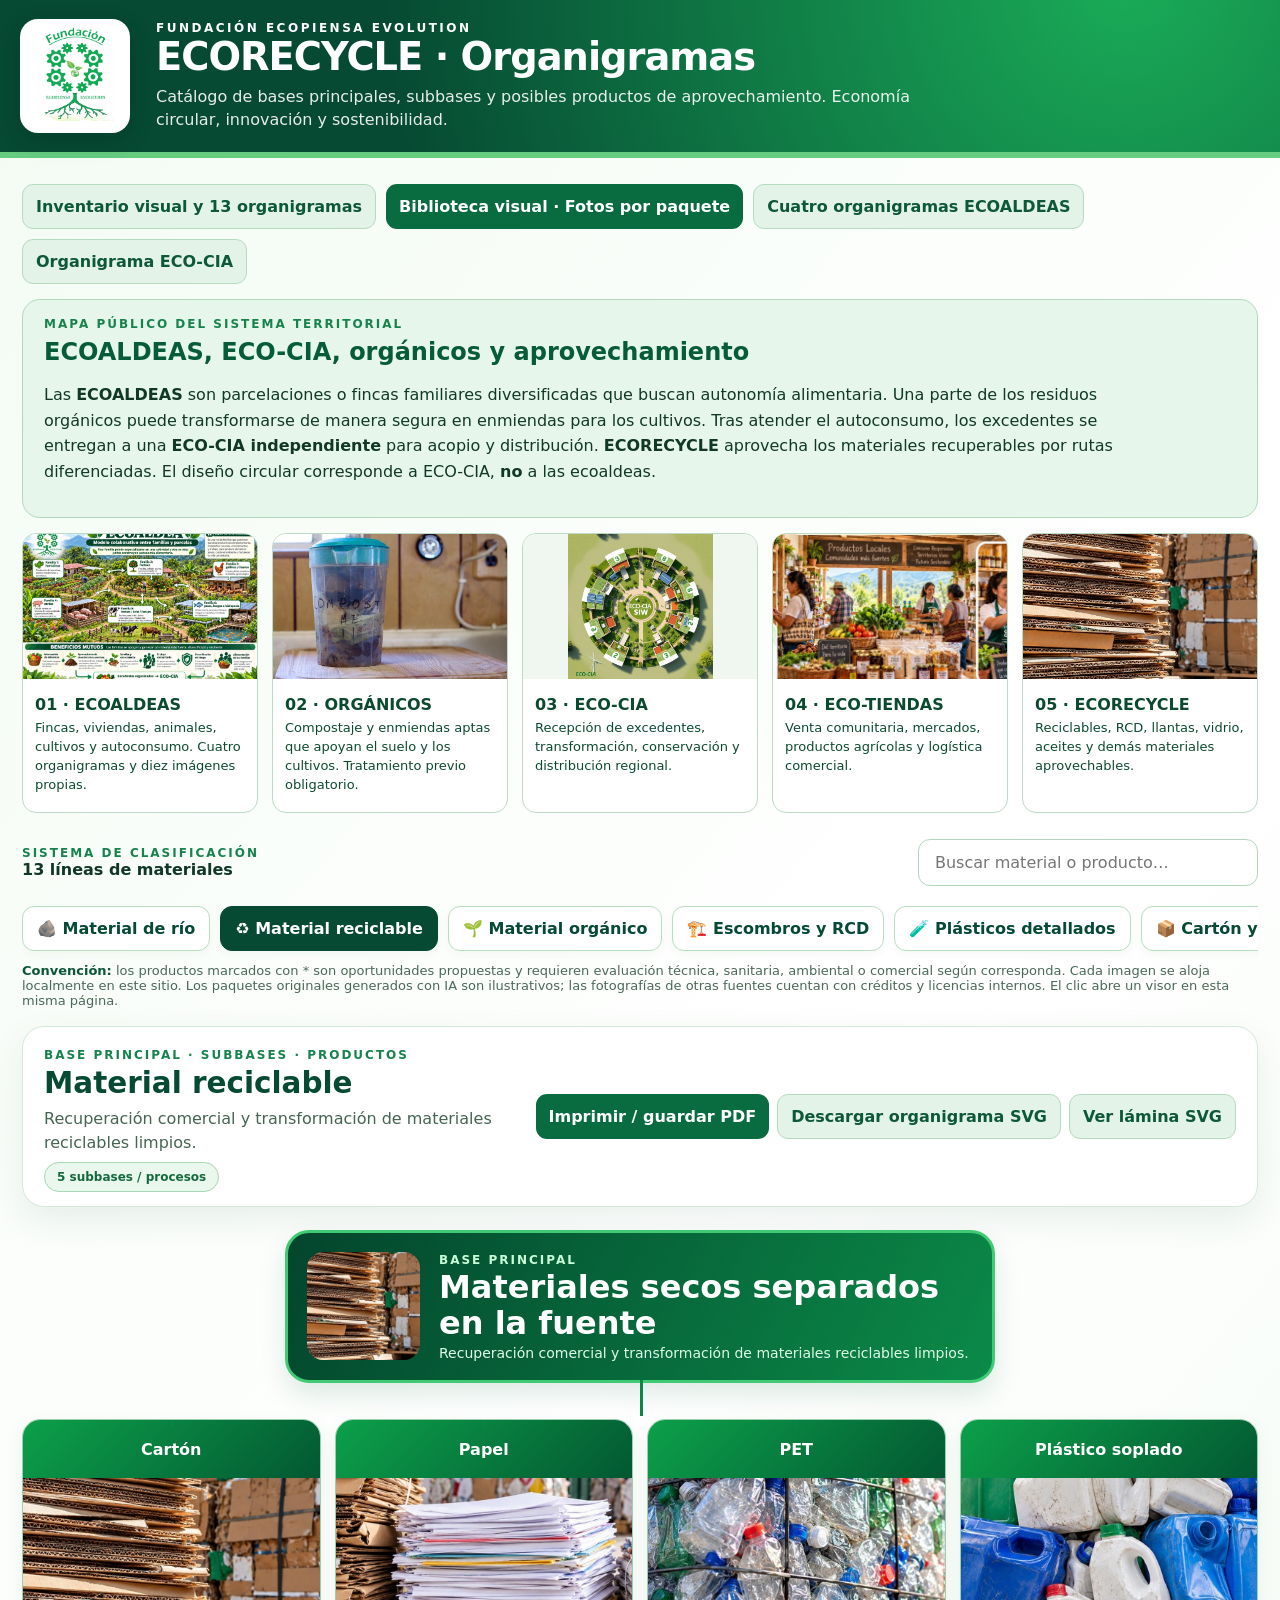
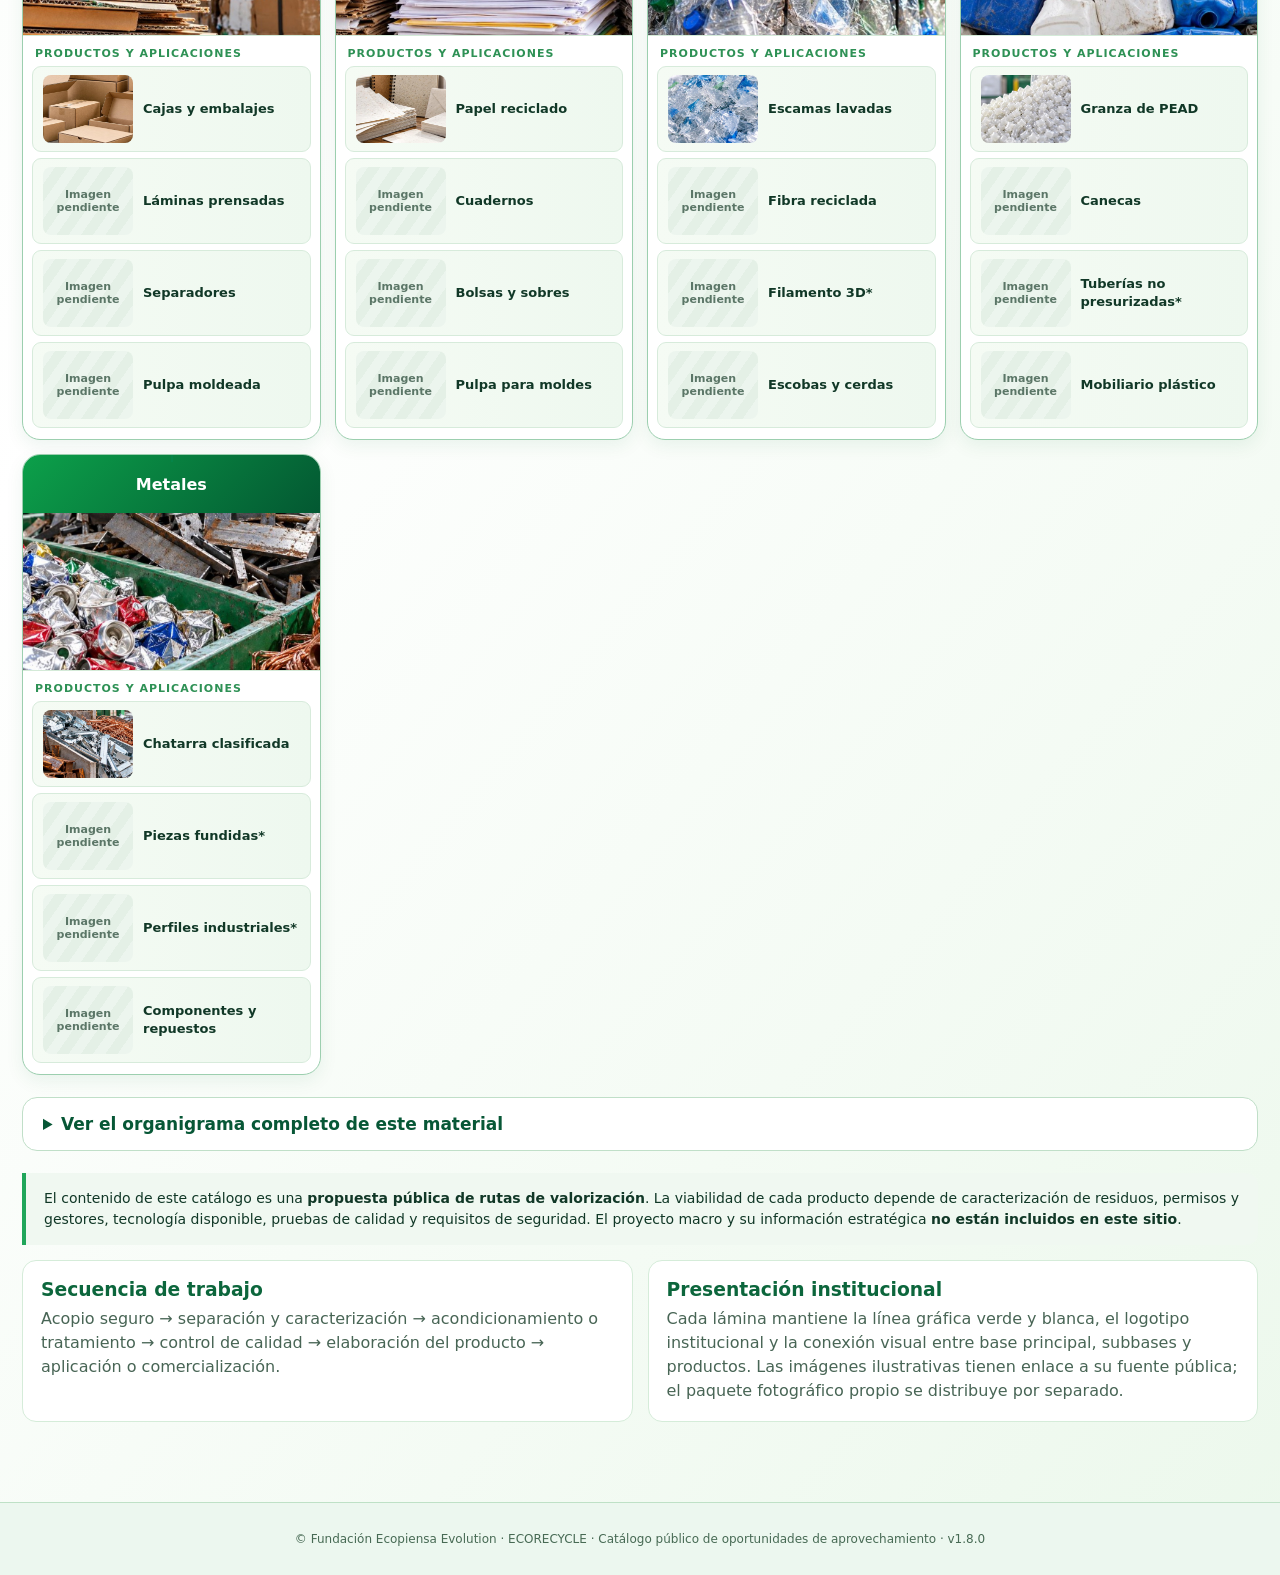
==== commit 9c580ad6: "ECORECYCLE 1.8: incorporar 13 organigramas al catálogo y enlazar auditoría visual integral" ====
--- a/index.html
+++ b/index.html
@@ -22,7 +22,7 @@
 @media print{header{padding:10mm;background:#075f38!important;print-color-adjust:exact;-webkit-print-color-adjust:exact}.tabs,.controls,.actions,.search{display:none!important}main{padding:7mm;max-width:none}.grid{grid-template-columns:repeat(4,1fr);gap:4mm}.hero,.item,.base{box-shadow:none;break-inside:avoid}body{background:white}.visual{height:70px}.visual .vIcon{font-size:42px}.base{margin:9mm auto 11mm}footer{padding:5mm}}
 </style><link rel="stylesheet" href="./fotos-catalogo.css"/></head><body>
 <header><div class="brand"><img src="./logo%20ecopiensa%20(1).png" alt="Logotipo oficial Fundación Ecopiensa Evolution"></div><div><div style="text-transform:uppercase;letter-spacing:2.5px;font-weight:800;font-size:12px">Fundación Ecopiensa Evolution</div><h1>ECORECYCLE · Organigramas</h1><p>Catálogo de bases principales, subbases y posibles productos de aprovechamiento. Economía circular, innovación y sostenibilidad.</p></div></header>
-<main><nav style="display:flex;gap:10px;flex-wrap:wrap;margin-bottom:15px"><a href="./biblioteca-visual.html" class="action" style="text-decoration:none;display:inline-flex;align-items:center">Biblioteca visual · Fotos por paquete</a><a href="./ecoaldeas-propuestas.html" class="action alt" style="text-decoration:none;display:inline-flex">Cuatro organigramas ECOALDEAS</a><a href="./ecocia.html" class="action alt" style="text-decoration:none;display:inline-flex">Organigrama ECO-CIA</a></nav><section aria-label="Sistema integral de Fundación Ecopiensa Evolution" style="margin-bottom:26px"><div style="padding:17px 21px;border-radius:18px;background:#e7f6eb;border:1px solid #b0d9bc"><div class="micro">Mapa público del sistema territorial</div><h2 style="color:#065b38;margin:7px 0">ECOALDEAS, ECO-CIA, orgánicos y aprovechamiento</h2><p style="line-height:1.6;max-width:1100px">Las <b>ECOALDEAS</b> son parcelaciones o fincas familiares diversificadas que buscan autonomía alimentaria. Una parte de los residuos orgánicos puede transformarse de manera segura en enmiendas para los cultivos. Tras atender el autoconsumo, los excedentes se entregan a una <b>ECO-CIA independiente</b> para acopio y distribución. <b>ECORECYCLE</b> aprovecha los materiales recuperables por rutas diferenciadas. El diseño circular corresponde a ECO-CIA, <b>no</b> a las ecoaldeas.</p></div>
+<main><nav style="display:flex;gap:10px;flex-wrap:wrap;margin-bottom:15px"><a href="./auditoria.html" class="action alt" style="text-decoration:none;display:inline-flex">Inventario visual y 13 organigramas</a><a href="./biblioteca-visual.html" class="action" style="text-decoration:none;display:inline-flex;align-items:center">Biblioteca visual · Fotos por paquete</a><a href="./ecoaldeas-propuestas.html" class="action alt" style="text-decoration:none;display:inline-flex">Cuatro organigramas ECOALDEAS</a><a href="./ecocia.html" class="action alt" style="text-decoration:none;display:inline-flex">Organigrama ECO-CIA</a></nav><section aria-label="Sistema integral de Fundación Ecopiensa Evolution" style="margin-bottom:26px"><div style="padding:17px 21px;border-radius:18px;background:#e7f6eb;border:1px solid #b0d9bc"><div class="micro">Mapa público del sistema territorial</div><h2 style="color:#065b38;margin:7px 0">ECOALDEAS, ECO-CIA, orgánicos y aprovechamiento</h2><p style="line-height:1.6;max-width:1100px">Las <b>ECOALDEAS</b> son parcelaciones o fincas familiares diversificadas que buscan autonomía alimentaria. Una parte de los residuos orgánicos puede transformarse de manera segura en enmiendas para los cultivos. Tras atender el autoconsumo, los excedentes se entregan a una <b>ECO-CIA independiente</b> para acopio y distribución. <b>ECORECYCLE</b> aprovecha los materiales recuperables por rutas diferenciadas. El diseño circular corresponde a ECO-CIA, <b>no</b> a las ecoaldeas.</p></div>
 <div style="display:grid;grid-template-columns:repeat(auto-fit,minmax(min(100%,235px),1fr));gap:14px;margin-top:15px">
 <a href="./ecoaldeas-propuestas.html" style="text-decoration:none;color:#0c4a30;background:#fff;border:1px solid #bcdac5;border-radius:14px;overflow:hidden"><img src="./assets/biblioteca/ecoaldeas/fuentes/red_familiar.jpg" alt="Ecoaldeas con familias y parcelas de producción complementaria" loading="lazy" style="width:100%;height:145px;object-fit:cover"><div style="padding:12px"><strong>01 · ECOALDEAS</strong><p style="margin:5px 0;font-size:13px;line-height:1.45">Fincas, viviendas, animales, cultivos y autoconsumo. Cuatro organigramas y diez imágenes propias.</p></div></a>
 <a href="./index.html?material=organicos" style="text-decoration:none;color:#0c4a30;background:#fff;border:1px solid #bcdac5;border-radius:14px;overflow:hidden"><img src="./assets/fotos/organicos/frutas-y-verduras.jpg" alt="Material orgánico de frutas y verduras para tratamiento controlado" loading="lazy" style="width:100%;height:145px;object-fit:cover"><div style="padding:12px"><strong>02 · ORGÁNICOS</strong><p style="margin:5px 0;font-size:13px;line-height:1.45">Compostaje y enmiendas aptas que apoyan el suelo y los cultivos. Tratamiento previo obligatorio.</p></div></a>
@@ -33,6 +33,11 @@
 <section class="hero"><div><div class="micro">BASE PRINCIPAL · SUBBASES · PRODUCTOS</div><h2 id="title"></h2><p id="summary"></p><div style="margin-top:11px"><span class="chip" id="numSubs"></span></div></div><div class="actions"><button class="action" onclick="window.print()">Imprimir / guardar PDF</button><button class="action alt" id="export">Descargar organigrama SVG</button><a id="viewSvg" class="action alt" target="_blank" rel="noopener" style="text-decoration:none" href="./organigramas/organicos.svg">Ver lámina SVG</a><a id="verBiblioteca" class="action alt" target="_blank" rel="noopener" style="text-decoration:none;display:none" href="./biblioteca/metales/lote-01.html">Galería fotográfica · Lote 01</a></div></section>
 <section class="base" aria-label="Base principal"><div class="base-em" id="baseIcon"></div><div><span>Base principal</span><h3 id="baseName"></h3><p id="baseDesc"></p></div></section>
 <div class="grid" id="cards"></div>
+<details style="margin:22px 0;border:1px solid #c0dfc8;background:#fff;border-radius:15px;padding:16px 20px">
+<summary style="cursor:pointer;font-weight:850;color:#075736;font-size:17px">Ver el organigrama completo de este material</summary>
+<p style="font-size:13px;color:#52725e;margin:12px 0">Esta lámina explica el flujo entre base, subbases y productos. Es un esquema vectorial; las fotografías independientes aparecen en las tarjetas superiores a medida que se crean y revisan.</p>
+<img id="diagramPreview" src="./organigramas/reciclables.svg" alt="Organigrama de material reciclable" loading="lazy" style="width:100%;height:auto;display:block;max-height:720px;object-fit:contain;background:#f1faf3;border-radius:10px">
+</details>
 <div class="foot">El contenido de este catálogo es una <b>propuesta pública de rutas de valorización</b>. La viabilidad de cada producto depende de caracterización de residuos, permisos y gestores, tecnología disponible, pruebas de calidad y requisitos de seguridad. El proyecto macro y su información estratégica <b>no están incluidos en este sitio</b>.</div>
 <div class="bottom"><div><h3>Secuencia de trabajo</h3><p>Acopio seguro → separación y caracterización → acondicionamiento o tratamiento → control de calidad → elaboración del producto → aplicación o comercialización.</p></div><div><h3>Presentación institucional</h3><p>Cada lámina mantiene la línea gráfica verde y blanca, el logotipo institucional y la conexión visual entre base principal, subbases y productos. Las imágenes ilustrativas tienen enlace a su fuente pública; el paquete fotográfico propio se distribuye por separado.</p></div></div>
 </main><footer>© Fundación Ecopiensa Evolution · ECORECYCLE · Catálogo público de oportunidades de aprovechamiento · v1.8.0</footer>
@@ -42,7 +47,7 @@
 const $=q=>document.querySelector(q), safe=s=>String(s).replaceAll('&','&amp;').replaceAll('<','&lt;').replaceAll('>','&gt;').replaceAll('"','&quot;');
 function draw(){let m=DATA.find(x=>x.id===active)||DATA[0];$('#tabs').innerHTML=DATA.map(x=>'<button class="tab '+(x.id===m.id?'active':'')+'" data-id="'+x.id+'">'+x.e+' '+safe(x.n)+'</button>').join('');
 $('#tabs').querySelectorAll('button').forEach(btn=>btn.addEventListener('click',()=>{active=btn.dataset.id;term='';$('#search').value='';draw()}));
-$('#counter').textContent=DATA.length+' líneas de materiales';$('#title').textContent=m.n;$('#summary').textContent=m.f;$('#numSubs').textContent=m.b.length+' subbases / procesos';$('#baseIcon').textContent=m.e;$('#baseName').textContent=m.h;$('#baseDesc').textContent=m.f;$('#viewSvg').href='./organigramas/'+m.id+'.svg';$('#verBiblioteca').style.display=m.id==='metales'?'inline-flex':'none';
+$('#counter').textContent=DATA.length+' líneas de materiales';$('#title').textContent=m.n;$('#summary').textContent=m.f;$('#numSubs').textContent=m.b.length+' subbases / procesos';$('#baseIcon').textContent=m.e;$('#baseName').textContent=m.h;$('#baseDesc').textContent=m.f;$('#viewSvg').href='./organigramas/'+m.id+'.svg';$('#diagramPreview').src='./organigramas/'+m.id+'.svg';$('#diagramPreview').alt='Organigrama de '+m.n;$('#verBiblioteca').style.display=m.id==='metales'?'inline-flex':'none';
 const match=m.b.filter(x=>!term||[x[0],...x[2]].join(' ').toLowerCase().includes(term.toLowerCase()));
 $('#cards').innerHTML=match.length?match.map(x=>'<article class="item"><div class="itemHead">'+safe(x[0])+'</div><div class="visual" aria-label="Ilustración de '+safe(x[0])+'"><span class="vIcon">'+x[1]+'</span><small>Subbase</small></div><p class="productTitle">Productos y aplicaciones</p><div class="products">'+x[2].map(y=>'<div class="product"><span class="mini">🌿</span><span>'+safe(y)+'</span></div>').join('')+'</div></article>').join(''):'<div style="grid-column:1/-1;padding:24px;background:#fff;border-radius:12px">No se encontraron coincidencias en esta línea.</div>';
 }
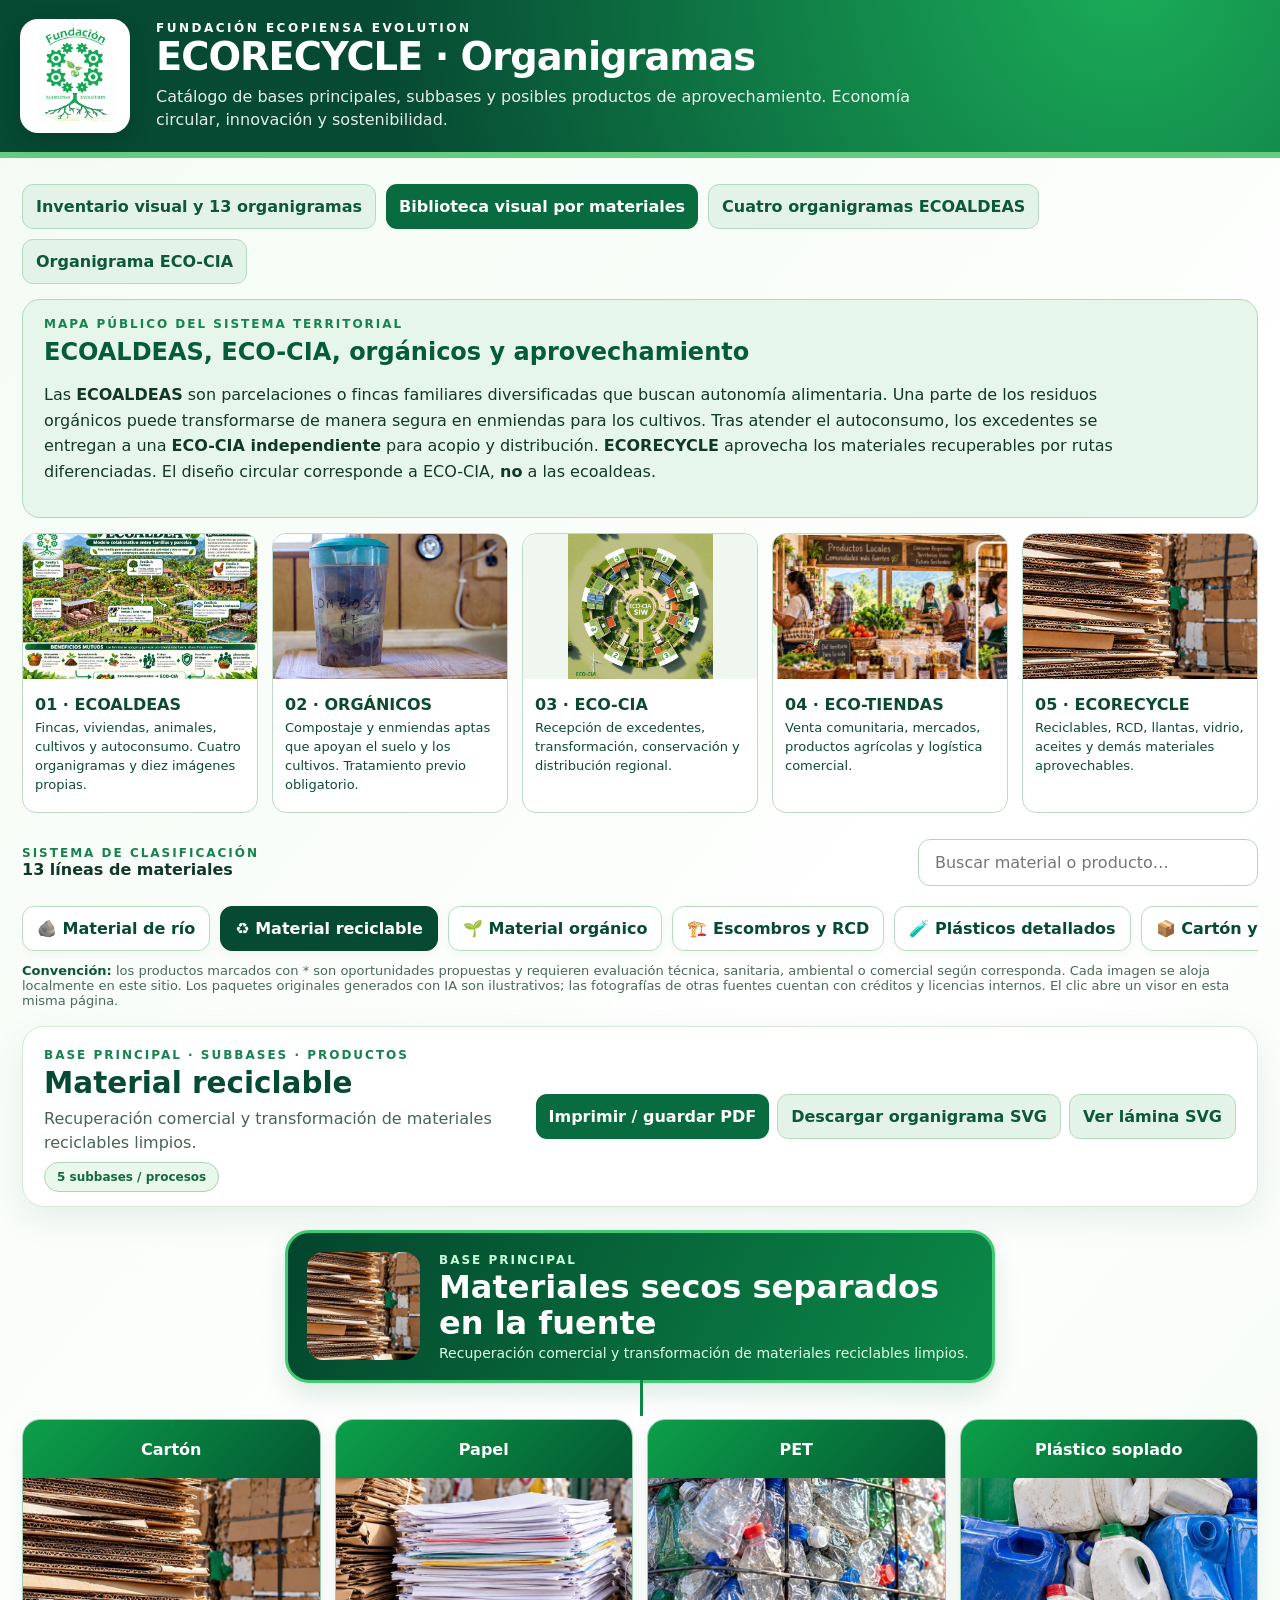
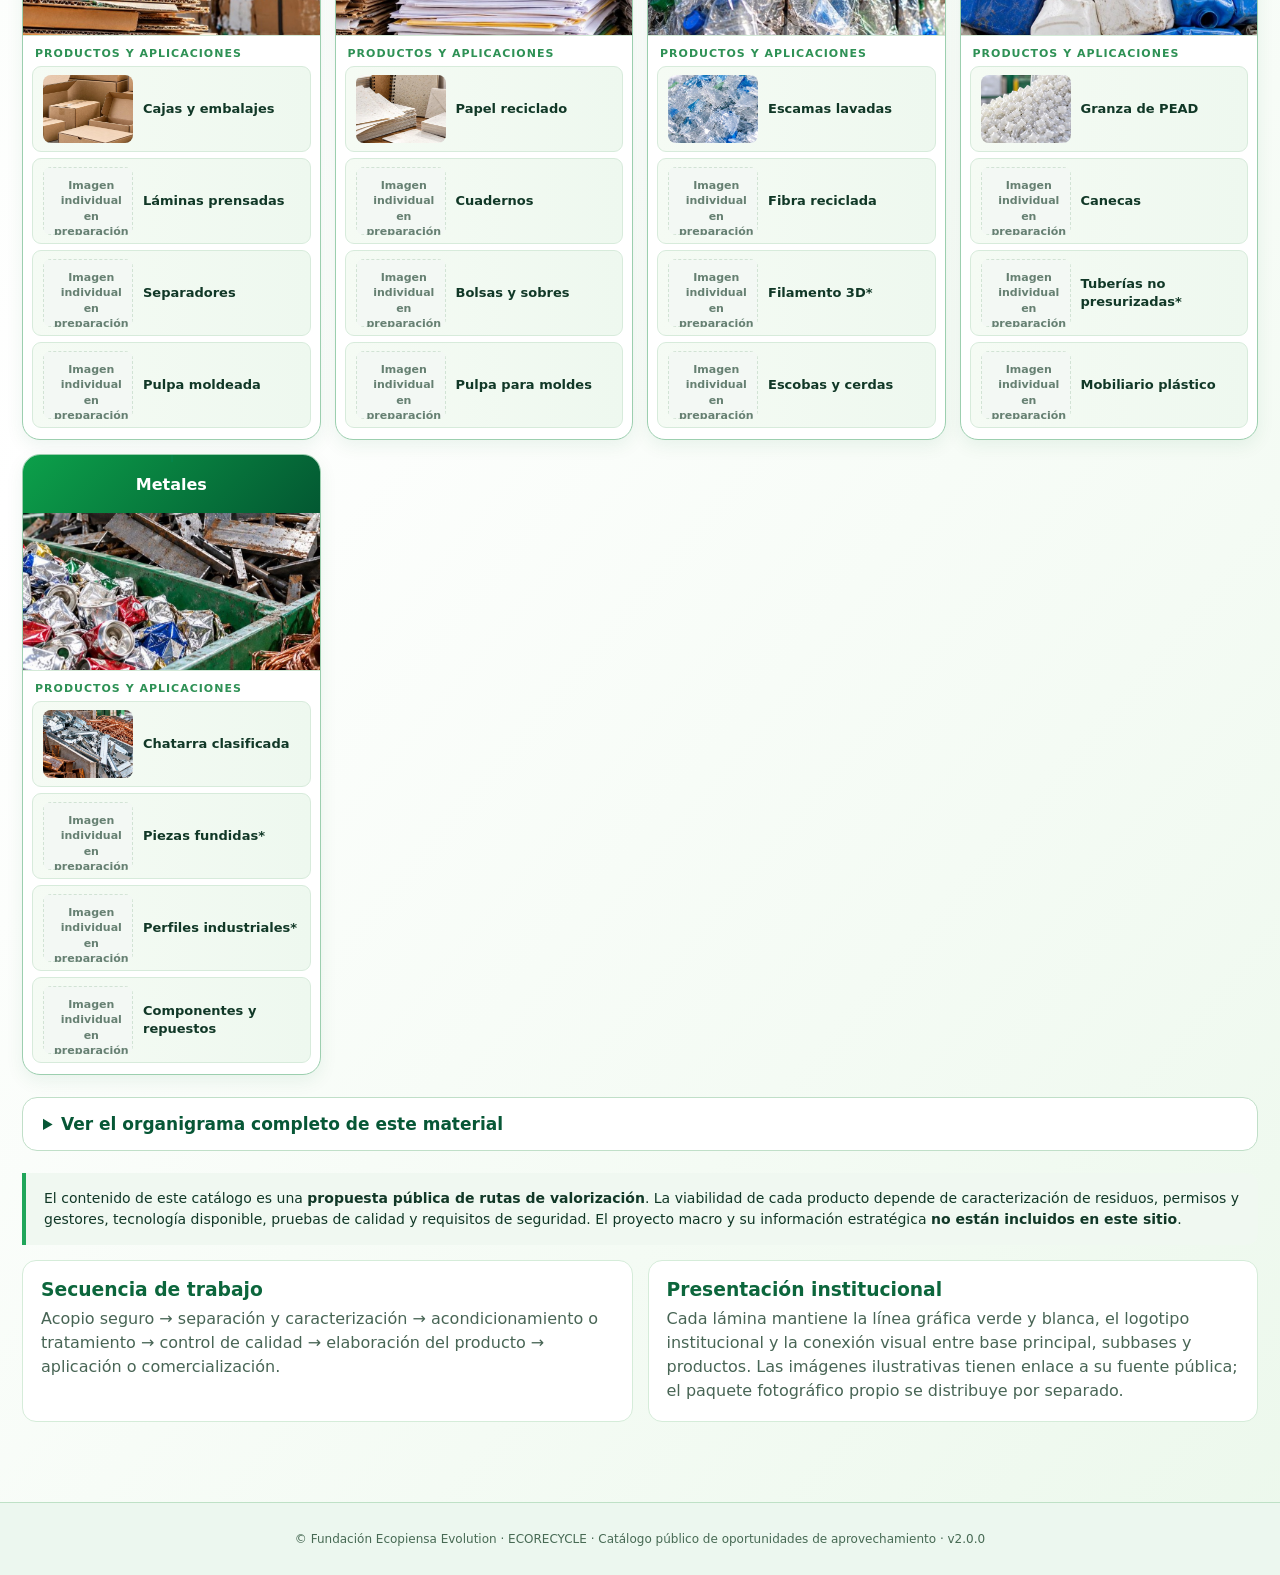
==== commit c7b15d7e: "Actualizar versión y nombres visibles del catálogo" ====
--- a/index.html
+++ b/index.html
@@ -22,7 +22,7 @@
 @media print{header{padding:10mm;background:#075f38!important;print-color-adjust:exact;-webkit-print-color-adjust:exact}.tabs,.controls,.actions,.search{display:none!important}main{padding:7mm;max-width:none}.grid{grid-template-columns:repeat(4,1fr);gap:4mm}.hero,.item,.base{box-shadow:none;break-inside:avoid}body{background:white}.visual{height:70px}.visual .vIcon{font-size:42px}.base{margin:9mm auto 11mm}footer{padding:5mm}}
 </style><link rel="stylesheet" href="./fotos-catalogo.css"/></head><body>
 <header><div class="brand"><img src="./logo%20ecopiensa%20(1).png" alt="Logotipo oficial Fundación Ecopiensa Evolution"></div><div><div style="text-transform:uppercase;letter-spacing:2.5px;font-weight:800;font-size:12px">Fundación Ecopiensa Evolution</div><h1>ECORECYCLE · Organigramas</h1><p>Catálogo de bases principales, subbases y posibles productos de aprovechamiento. Economía circular, innovación y sostenibilidad.</p></div></header>
-<main><nav style="display:flex;gap:10px;flex-wrap:wrap;margin-bottom:15px"><a href="./auditoria.html" class="action alt" style="text-decoration:none;display:inline-flex">Inventario visual y 13 organigramas</a><a href="./biblioteca-visual.html" class="action" style="text-decoration:none;display:inline-flex;align-items:center">Biblioteca visual · Fotos por paquete</a><a href="./ecoaldeas-propuestas.html" class="action alt" style="text-decoration:none;display:inline-flex">Cuatro organigramas ECOALDEAS</a><a href="./ecocia.html" class="action alt" style="text-decoration:none;display:inline-flex">Organigrama ECO-CIA</a></nav><section aria-label="Sistema integral de Fundación Ecopiensa Evolution" style="margin-bottom:26px"><div style="padding:17px 21px;border-radius:18px;background:#e7f6eb;border:1px solid #b0d9bc"><div class="micro">Mapa público del sistema territorial</div><h2 style="color:#065b38;margin:7px 0">ECOALDEAS, ECO-CIA, orgánicos y aprovechamiento</h2><p style="line-height:1.6;max-width:1100px">Las <b>ECOALDEAS</b> son parcelaciones o fincas familiares diversificadas que buscan autonomía alimentaria. Una parte de los residuos orgánicos puede transformarse de manera segura en enmiendas para los cultivos. Tras atender el autoconsumo, los excedentes se entregan a una <b>ECO-CIA independiente</b> para acopio y distribución. <b>ECORECYCLE</b> aprovecha los materiales recuperables por rutas diferenciadas. El diseño circular corresponde a ECO-CIA, <b>no</b> a las ecoaldeas.</p></div>
+<main><nav style="display:flex;gap:10px;flex-wrap:wrap;margin-bottom:15px"><a href="./auditoria.html" class="action alt" style="text-decoration:none;display:inline-flex">Inventario visual y 13 organigramas</a><a href="./biblioteca-visual.html" class="action" style="text-decoration:none;display:inline-flex;align-items:center">Biblioteca visual por materiales</a><a href="./ecoaldeas-propuestas.html" class="action alt" style="text-decoration:none;display:inline-flex">Cuatro organigramas ECOALDEAS</a><a href="./ecocia.html" class="action alt" style="text-decoration:none;display:inline-flex">Organigrama ECO-CIA</a></nav><section aria-label="Sistema integral de Fundación Ecopiensa Evolution" style="margin-bottom:26px"><div style="padding:17px 21px;border-radius:18px;background:#e7f6eb;border:1px solid #b0d9bc"><div class="micro">Mapa público del sistema territorial</div><h2 style="color:#065b38;margin:7px 0">ECOALDEAS, ECO-CIA, orgánicos y aprovechamiento</h2><p style="line-height:1.6;max-width:1100px">Las <b>ECOALDEAS</b> son parcelaciones o fincas familiares diversificadas que buscan autonomía alimentaria. Una parte de los residuos orgánicos puede transformarse de manera segura en enmiendas para los cultivos. Tras atender el autoconsumo, los excedentes se entregan a una <b>ECO-CIA independiente</b> para acopio y distribución. <b>ECORECYCLE</b> aprovecha los materiales recuperables por rutas diferenciadas. El diseño circular corresponde a ECO-CIA, <b>no</b> a las ecoaldeas.</p></div>
 <div style="display:grid;grid-template-columns:repeat(auto-fit,minmax(min(100%,235px),1fr));gap:14px;margin-top:15px">
 <a href="./ecoaldeas-propuestas.html" style="text-decoration:none;color:#0c4a30;background:#fff;border:1px solid #bcdac5;border-radius:14px;overflow:hidden"><img src="./assets/biblioteca/ecoaldeas/fuentes/red_familiar.jpg" alt="Ecoaldeas con familias y parcelas de producción complementaria" loading="lazy" style="width:100%;height:145px;object-fit:cover"><div style="padding:12px"><strong>01 · ECOALDEAS</strong><p style="margin:5px 0;font-size:13px;line-height:1.45">Fincas, viviendas, animales, cultivos y autoconsumo. Cuatro organigramas y diez imágenes propias.</p></div></a>
 <a href="./index.html?material=organicos" style="text-decoration:none;color:#0c4a30;background:#fff;border:1px solid #bcdac5;border-radius:14px;overflow:hidden"><img src="./assets/fotos/organicos/frutas-y-verduras.jpg" alt="Material orgánico de frutas y verduras para tratamiento controlado" loading="lazy" style="width:100%;height:145px;object-fit:cover"><div style="padding:12px"><strong>02 · ORGÁNICOS</strong><p style="margin:5px 0;font-size:13px;line-height:1.45">Compostaje y enmiendas aptas que apoyan el suelo y los cultivos. Tratamiento previo obligatorio.</p></div></a>
@@ -40,7 +40,7 @@
 </details>
 <div class="foot">El contenido de este catálogo es una <b>propuesta pública de rutas de valorización</b>. La viabilidad de cada producto depende de caracterización de residuos, permisos y gestores, tecnología disponible, pruebas de calidad y requisitos de seguridad. El proyecto macro y su información estratégica <b>no están incluidos en este sitio</b>.</div>
 <div class="bottom"><div><h3>Secuencia de trabajo</h3><p>Acopio seguro → separación y caracterización → acondicionamiento o tratamiento → control de calidad → elaboración del producto → aplicación o comercialización.</p></div><div><h3>Presentación institucional</h3><p>Cada lámina mantiene la línea gráfica verde y blanca, el logotipo institucional y la conexión visual entre base principal, subbases y productos. Las imágenes ilustrativas tienen enlace a su fuente pública; el paquete fotográfico propio se distribuye por separado.</p></div></div>
-</main><footer>© Fundación Ecopiensa Evolution · ECORECYCLE · Catálogo público de oportunidades de aprovechamiento · v1.8.0</footer>
+</main><footer>© Fundación Ecopiensa Evolution · ECORECYCLE · Catálogo público de oportunidades de aprovechamiento · v2.0.0</footer>
 <script>
 const DATA=[{"id":"rio","n":"Material de río","e":"🪨","h":"Canto rodado y agregados naturales","f":"Áridos clasificados por granulometría para distintas aplicaciones.","b":[["Triturado 1 pulgada","🪨",["Bases y subbases viales","Concretos de diseño","Drenajes y filtros","Obras civiles"]],["Triturado ¾ pulgada","🪨",["Concretos","Prefabricados","Andenes","Elementos de drenaje"]],["Triturado ½ pulgada","🪨",["Bloques y mezclas","Concreto no estructural","Contrapisos","Prefabricados"]],["Gravilla ⅜ pulgada","⚪",["Adoquines","Concretos finos","Acabados decorativos","Prefabricados"]],["Grouting y arenón","🏖️",["Morteros","Mampostería","Nivelaciones","Relleno controlado"]],["Arena gruesa y fina","🏝️",["Pega de ladrillo","Repellos","Acabados","Mezclas de concreto"]]]},{"id":"reciclables","n":"Material reciclable","e":"♻️","h":"Materiales secos separados en la fuente","f":"Recuperación comercial y transformación de materiales reciclables limpios.","b":[["Cartón","📦",["Cajas y embalajes","Láminas prensadas","Separadores","Pulpa moldeada"]],["Papel","📄",["Papel reciclado","Cuadernos","Bolsas y sobres","Pulpa para moldes"]],["PET","🧴",["Escamas lavadas","Fibra reciclada","Filamento 3D*","Escobas y cerdas"]],["Plástico soplado","🛢️",["Granza de PEAD","Canecas","Tuberías no presurizadas*","Mobiliario plástico"]],["Metales","🔩",["Chatarra clasificada","Piezas fundidas*","Perfiles industriales*","Componentes y repuestos"]]]},{"id":"organicos","n":"Material orgánico","e":"🌱","h":"Biomasa y residuos biodegradables","f":"Compostaje, lombricultura, biodigestión y valorización agroecológica.","b":[["Frutas y verduras","🥬",["Compost estabilizado","Humus de lombriz","Enmiendas de suelo","Biogás*"]],["Podas y jardinería","🌿",["Acolchado vegetal","Astillas","Compost vegetal","Biocarbón*"]],["Estiércoles pecuarios","🐄",["Abono compostado","Biogás*","Digestato tratado*","Fertilizante formulado*"]],["Residuos agroindustriales","🌾",["Compost agrícola","Sustrato para hongos*","Briquetas de biomasa*","Biocarbón*"]],["Restos alimentarios","🍌",["Compost controlado","Bokashi","Biogás*","Mejoradores del suelo"]],["Lodos y biosólidos especiales","🧫",["Caracterización especializada*","Tratamiento autorizado*","Usos condicionados a normativa*","Gestión por operadores habilitados"]]]},{"id":"rcd","n":"Escombros y RCD","e":"🏗️","h":"Residuos de construcción y demolición","f":"Recepción, separación, trituración y fabricación de elementos con caracterización de calidad.","b":[["Concreto limpio","🧱",["Árido reciclado","Subbases viales*","Bloques no estructurales*","Prefabricados*"]],["Ladrillo y mampostería","🟧",["Ladrillos ecológicos*","Adoquines*","Agregados para morteros*","Calados y celosías*"]],["Cerámicos y tejas","🏺",["Granulado cerámico","Adoquines decorativos*","Áridos mixtos*","Material para senderos*"]],["Tierras y materiales inertes","⛰️",["Rellenos autorizados","Nivelaciones*","Estabilización de terreno*","Bases para senderos*"]],["Fracciones separadas","🔧",["Metales a reciclaje","Madera aprovechable","Plásticos recuperables","Reutilización de piezas"]],["Asfalto recuperado","🛣️",["Fresado asfáltico clasificado*","Recuperación en mezclas*","Subbases con material recuperado*","Gestión de fracciones contaminadas"]]]},{"id":"plasticos","n":"Plásticos detallados","e":"🧪","h":"Polímeros clasificados por resina","f":"Separación por PET, PEAD, PP, PEBD y mezclas. No todos admiten la misma transformación.","b":[["PET (tipo 1)","🧴",["Escamas de PET","Fibra poliéster","Filamento 3D*","Cerdas y flejes"]],["PEAD (tipo 2)","🛢️",["Granza reciclada","Canecas*","Tablas plásticas*","Recipientes no alimentarios*"]],["PEBD (tipo 4)","🛍️",["Pellets reciclados","Bolsas industriales*","Láminas plásticas*","Madera plástica*"]],["PP (tipo 5)","🪑",["Granza de PP","Materas*","Mobiliario*","Componentes moldeados*"]],["Mezclas aptas para valorización","⚙️",["Separación adicional","Material compuesto*","Aceite de pirólisis industrial*","Gas energético industrial*"]]]},{"id":"papel_carton","n":"Cartón y papel","e":"📦","h":"Fibras celulósicas recuperadas","f":"Separación por tipo de fibra y contaminación, con reúso, recuperación de papel y gestores especializados.","b":[["Cartón corrugado","📦",["Cajas recicladas*","Láminas para empaque*","Separadores de cartón*","Pulpa moldeada*"]],["Papel blanco","📄",["Papel reciclado*","Cuadernos y libretas*","Pulpa de celulosa*","Papel de impresión reciclado*"]],["Papel mixto","🗞️",["Cartón gris*","Bandejas moldeadas*","Papel de embalaje*","Aislantes de celulosa*"]],["Periódicos y revistas","📰",["Pulpa recuperada*","Cartón reciclado*","Manualidades","Papel recuperado*"]],["Envases multicapa","🥛",["Recuperación de fibras*","Paneles compuestos*","Separación de polialuminio*","Gestión industrial especializada*"]]]},{"id":"metales","n":"Metales","e":"🔩","h":"Materiales metálicos recuperables","f":"Clasificación de metales ferrosos y no ferrosos; reintroducción en cadenas de recuperación y fundición especializada.","b":[["Aluminio","🥫",["Latas compactadas","Lingotes industriales*","Perfiles de aluminio*","Componentes moldeados*"]],["Cobre","🔌",["Cable separado","Cobre clasificado","Alambre industrial*","Componentes recuperados*"]],["Hierro y acero","⚙️",["Chatarra ferrosa","Perfiles siderúrgicos*","Piezas fundidas*","Varillas industriales*"]],["Acero inoxidable","🔧",["Retales por aleación","Materia prima inoxidable","Repuestos metálicos*","Accesorios industriales*"]],["Bronce, latón y otros","🛠️",["Metales clasificados","Aleaciones recuperadas*","Fundición especializada*","Piezas industriales*"]]]},{"id":"madera","n":"Madera recuperada","e":"🪵","h":"Maderas limpias no peligrosas","f":"Reutilización y transformación de madera no tratada o apta según su condición.","b":[["Estibas y pallets","🪜",["Muebles restaurados","Huertas elevadas","Tablas reutilizadas","Embalajes"]],["Retales y recortes","🪚",["Artesanías","Juguetes y objetos*","Revestimientos","Pequeño mobiliario"]],["Aserrín limpio","🍂",["Briquetas*","Pellets*","Sustratos acondicionados*","Absorbentes industriales*"]],["Astillas limpias","🌳",["Acolchado","Camas vegetales","Biocarbón*","Compost con aporte carbono"]],["Madera no apta","⚠️",["Clasificación específica","Aislamiento de tratadas","Gestor autorizado","No mezclar en compost"]]]},{"id":"vidrio","n":"Vidrio","e":"🍾","h":"Envases y fragmentos de vidrio","f":"Reúso y valorización por color, forma y especificación técnica.","b":[["Envases retornables","🍶",["Lavado autorizado*","Reutilización*","Circuitos de retorno","Envases retornados"]],["Vidrio transparente","🥛",["Calcín limpio","Nuevos envases industriales*","Vidrio triturado","Materias primas industriales"]],["Vidrio verde","🟢",["Calcín por color","Nuevos envases industriales*","Mosaicos*","Artesanías"]],["Vidrio ámbar","🟤",["Calcín por color","Vidrio industrial*","Decoración y mosaicos","Árido para usos autorizados*"]],["Vidrio mixto","💠",["Separación adicional","Áridos decorativos*","Pavimentos especiales*","Recuperación industrial*"]]]},{"id":"llantas","n":"Llantas usadas","e":"🛞","h":"Neumáticos al final de su vida útil","f":"Reencauche cuando sea viable y aprovechamiento especializado del caucho, acero y fibras.","b":[["Carcasas aptas","🛞",["Reencauche certificado*","Reutilización controlada","Segunda vida útil*","Reducción de descarte"]],["Granulado de caucho","⚫",["Pisos amortiguantes*","Losetas de seguridad*","Superficies deportivas*","Asfalto modificado*"]],["Polvo de caucho","🌑",["Mezclas asfálticas*","Selladores*","Compuestos industriales*","Tapetes de caucho*"]],["Acero recuperado","🔗",["Chatarra clasificada","Fundición industrial*","Materia prima metalúrgica","Recuperación comercial"]],["Pirólisis industrial","🏭",["Aceite de pirólisis*","Gas energético*","Negro de carbón recuperado*","Acero separado"]]]},{"id":"aceites","n":"Aceites usados","e":"🛢️","h":"Corrientes separadas: cocina y lubricantes","f":"Los aceites comestibles usados y los aceites minerales requieren rutas distintas.","b":[["Aceite de cocina usado","🍳",["Biodiésel industrial*","Jabones técnicos*","Insumo oleoquímico*","Gestión posconsumo"]],["Grasas alimentarias","🧈",["Pretratamiento","Materia prima técnica*","Biodigestión especializada*","Gestión diferenciada"]],["Lubricantes minerales usados","⚙️",["Re-refinación industrial*","Bases lubricantes recuperadas*","Valorización autorizada*","Trazabilidad con gestor"]],["Filtros aceitosos","🔩",["Separación controlada","Recuperación por gestor*","Metales tratados*","Gestión peligrosa"]],["Envases contaminados","🧴",["Acopio separado","Descontaminación autorizada*","Recuperación condicionada*","Disposición por gestor"]]]},{"id":"textiles","n":"Textiles","e":"🧵","h":"Ropa, retales, fibras y confecciones","f":"Primero reutilización y reparación, luego reciclaje de fibras.","b":[["Ropa utilizable","👚",["Reutilización social","Ropa de segunda mano","Rediseño creativo","Reparación"]],["Algodón y fibras naturales","🧶",["Trapos industriales*","Fibra de relleno*","Aislantes*","Hilados reciclados*"]],["Denim y retales","👖",["Bolsos","Estuches","Tapicería","Accesorios"]],["Poliéster separado","👕",["Fibra reciclada industrial*","Rellenos textiles*","Hilatura recuperada*","Fieltros*"]],["Mezclas textiles","🧣",["Clasificación","Paneles acústicos*","Acolchados*","Recuperación industrial*"]]]},{"id":"raee","n":"Residuos electrónicos RAEE","e":"💻","h":"Aparatos eléctricos y electrónicos","f":"Reacondicionamiento y desmontaje seguro con gestores habilitados para componentes peligrosos.","b":[["Equipos recuperables","💻",["Computadores reacondicionados*","Repuestos funcionales","Donaciones tecnológicas*","Segunda vida útil"]],["Cables","🔌",["Cobre recuperado*","Aluminio recuperado*","Fracción plástica separada","Comercialización controlada"]],["Tarjetas electrónicas","🟩",["Placas separadas","Metales por refinador*","Recuperación especializada*","Trazabilidad"]],["Carcasas plásticas","🖥️",["Plásticos clasificados","Granza industrial*","Carcasas reutilizables*","Repuestos"]],["Baterías y pantallas","🔋",["Aislamiento seguro","Gestor RAEE autorizado","Recuperación especializada*","Prohibido tratamiento artesanal"]]]}];
 let active=(new URLSearchParams(window.location.search).get('material')||'reciclables');let term='';
--- a/fotos-catalogo.css
+++ b/fotos-catalogo.css
@@ -4,12 +4,12 @@
 .visual{padding:0;background:#e6f3e9;height:158px;overflow:hidden}
 .local-image-slot{width:100%;height:100%;display:flex;min-width:0}
 .local-photo-button{padding:0;border:0;background:#e8f5e9;display:block;width:100%;height:100%;cursor:zoom-in}
-.local-photo-button img{display:block;width:100%;height:100%;object-fit:cover}
+.local-photo-button img{display:block;width:100%;height:100%;object-fit:cover;object-position:center;background:#e7f2e9}.local-photo-button img.fit-contain{object-fit:contain;padding:3px;background:#fff}
 .local-photo-button:focus-visible{outline:3px solid #0ca95c;outline-offset:-3px}
 .product{min-height:82px;display:flex;align-items:center;gap:10px}
 .product .local-image-slot{height:68px;width:90px;flex:0 0 90px;border-radius:8px;overflow:hidden}
 .product span:last-child{font-size:13px;line-height:1.35;min-width:0;overflow-wrap:anywhere}
-.image-pending{width:100%;height:100%;min-height:44px;display:grid;place-items:center;background:repeating-linear-gradient(125deg,#ecf5ee,#ecf5ee 10px,#e4f0e6 10px,#e4f0e6 20px);font-size:11px;color:#5b7667;text-align:center;padding:4px;font-weight:650;line-height:1.2}
+.image-pending{width:100%;height:100%;min-height:44px;display:grid;place-items:center;background:#f3f8f4;font-size:11px;color:#668072;text-align:center;padding:10px;font-weight:600;line-height:1.4;border:1px dashed #d1e3d4}
 .base-em{overflow:hidden}
 .base-em .local-image-slot,.base-em .local-photo-button{width:100%;height:100%;min-height:96px}
 #ecorecycle-viewer{border:0;border-radius:18px;padding:12px;max-width:min(94vw,940px);max-height:92vh;box-shadow:0 20px 75px #042b2170}
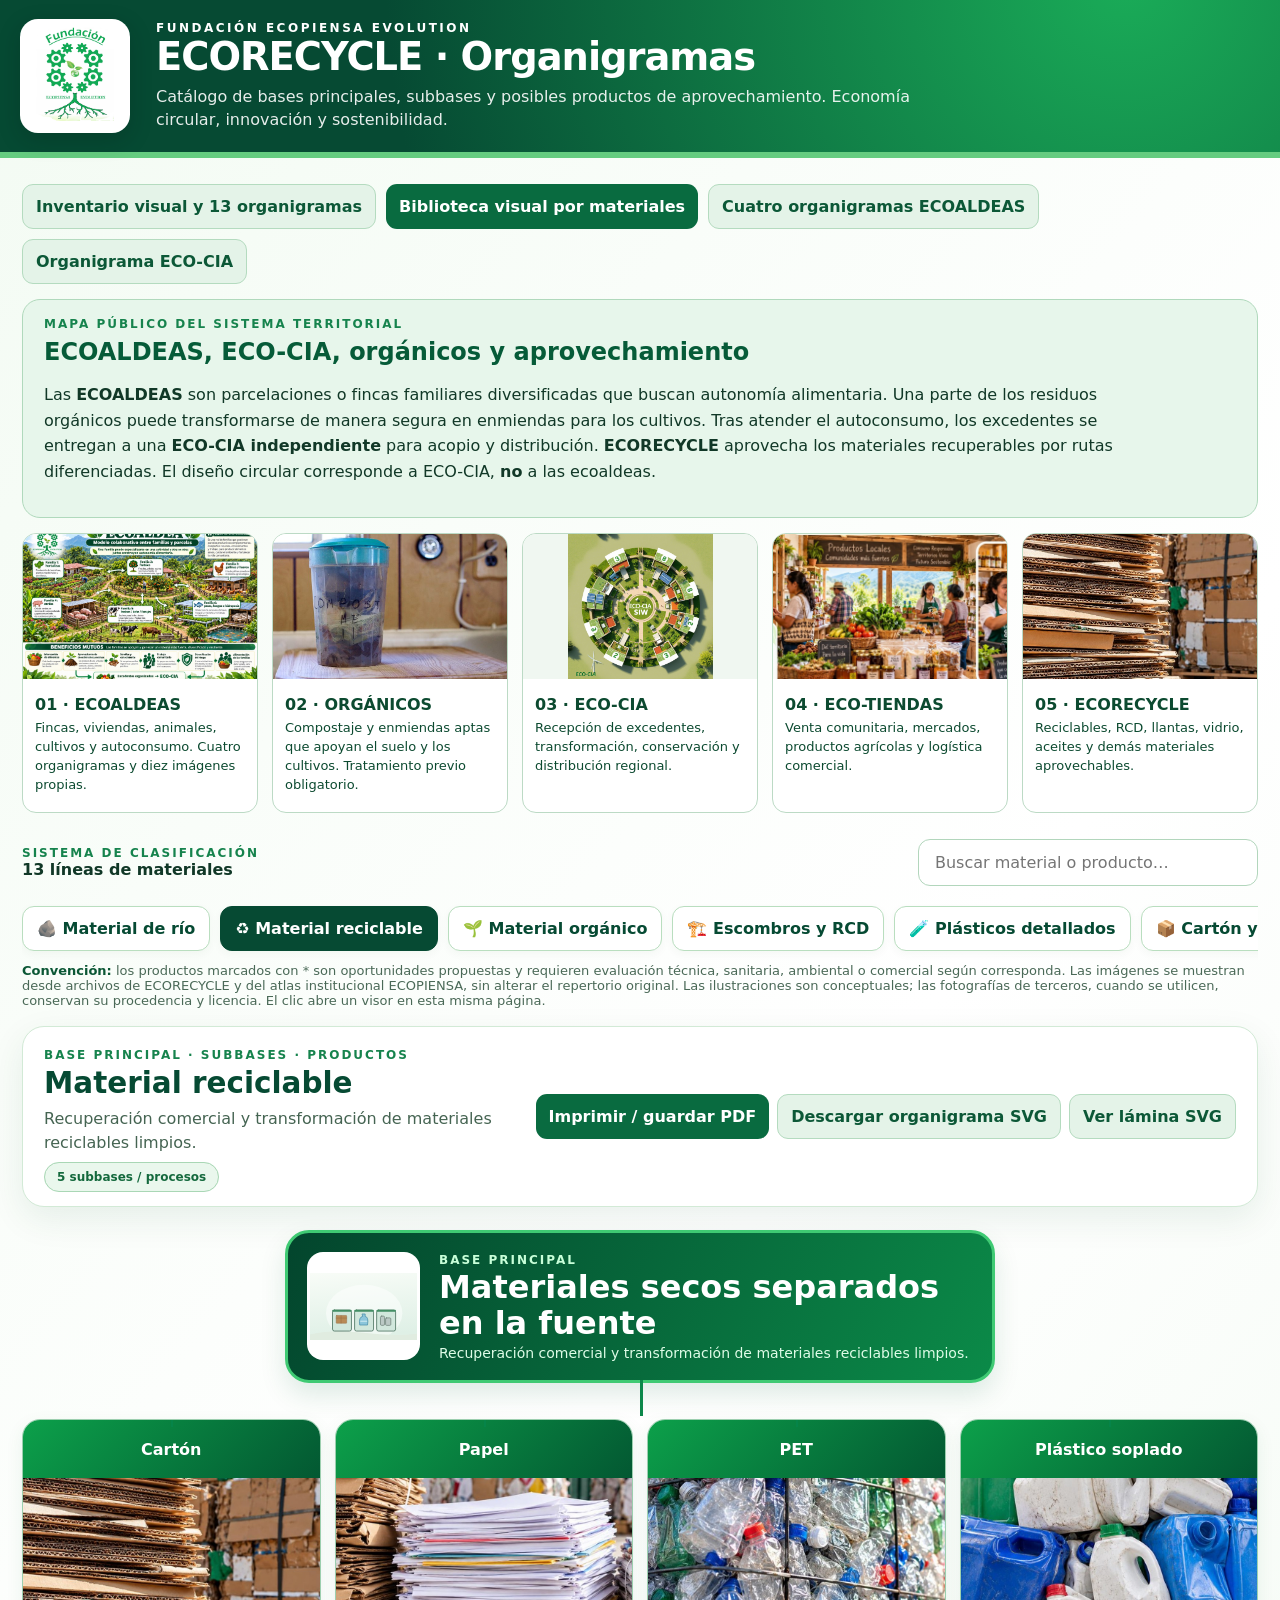
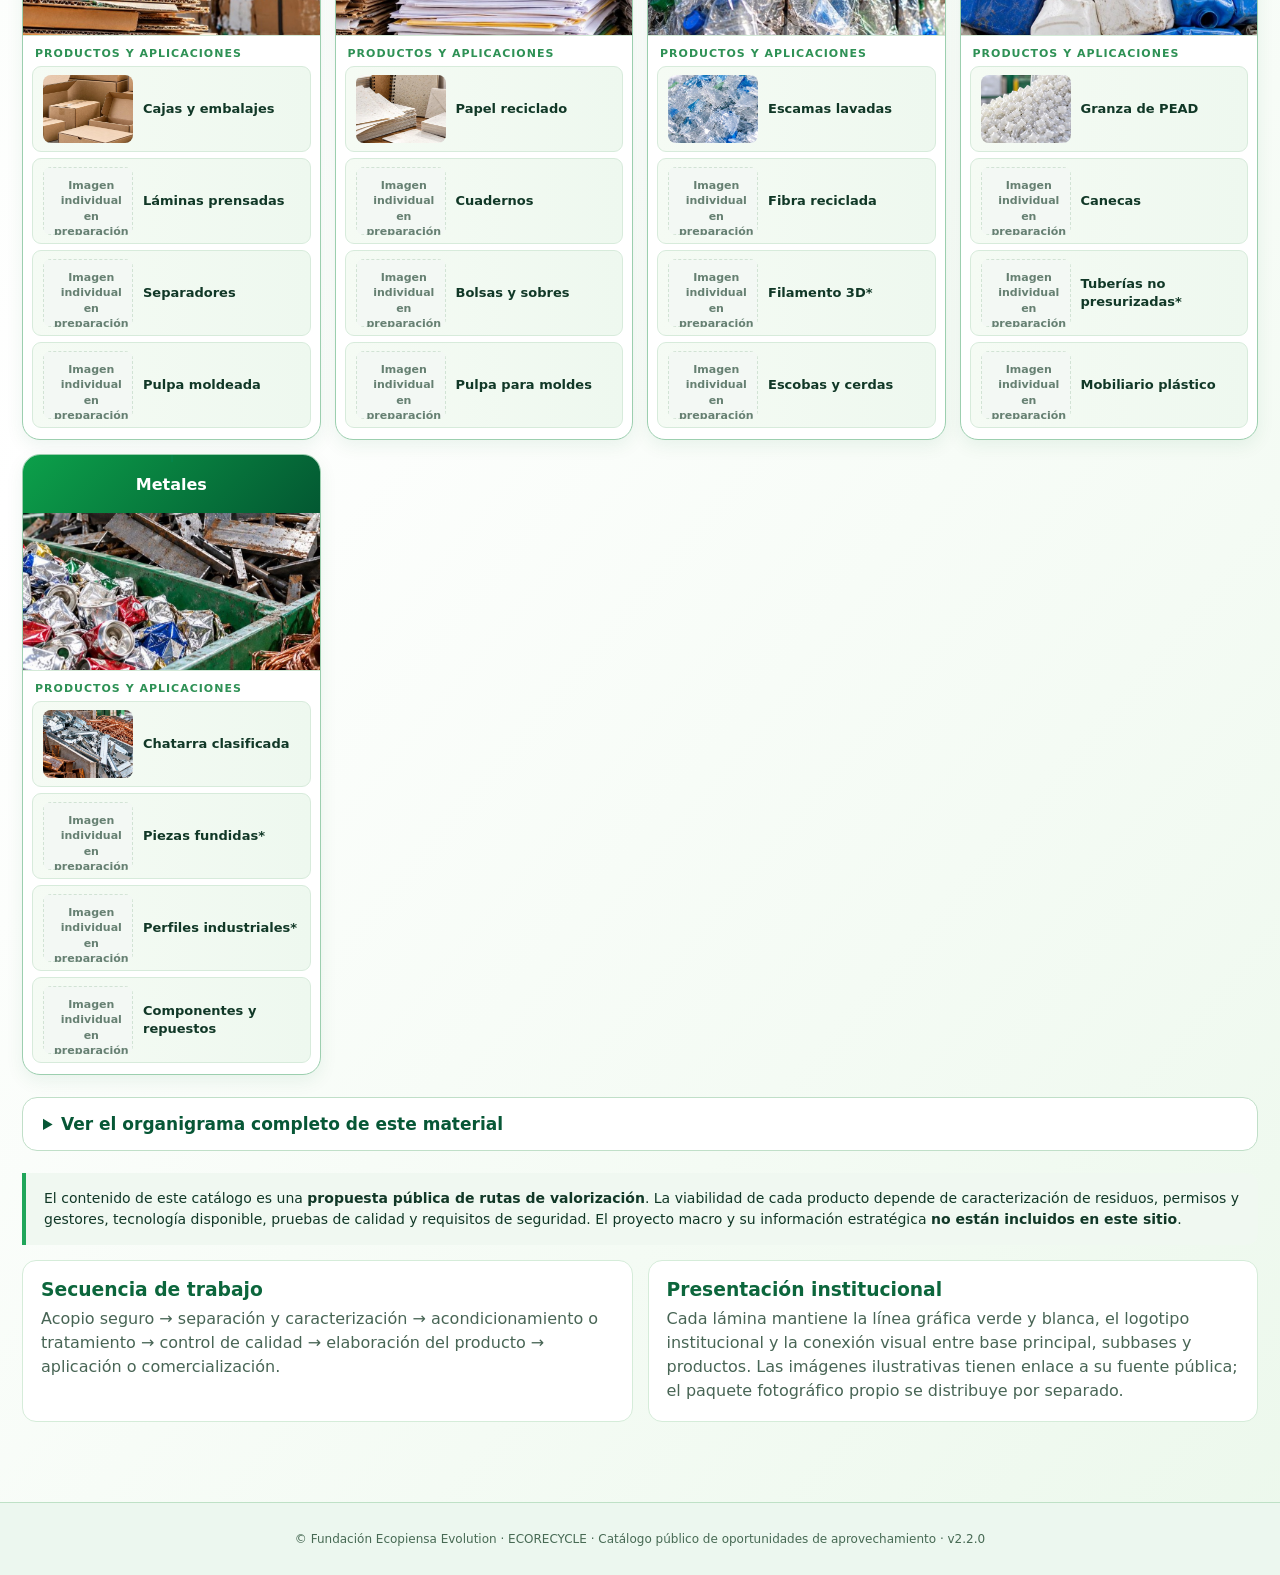
==== commit cbb69ac1: "Actualizar versión pública y transparentar procedencia de imágenes propias e institucionales" ====
--- a/index.html
+++ b/index.html
@@ -29,7 +29,7 @@
 <a href="./ecocia.html" style="text-decoration:none;color:#0c4a30;background:#fff;border:1px solid #bcdac5;border-radius:14px;overflow:hidden"><img src="./assets/organigramas/ecocia-referencia-institucional.jpg" alt="Centro ECO-CIA de integración agroindustrial, distinto de las parcelas de ecoaldeas" loading="lazy" style="width:100%;height:145px;object-fit:contain;background:#f0f7f1"><div style="padding:12px"><strong>03 · ECO-CIA</strong><p style="margin:5px 0;font-size:13px;line-height:1.45">Recepción de excedentes, transformación, conservación y distribución regional.</p></div></a>
 <a href="./ecotiendas.html" style="text-decoration:none;color:#0c4a30;background:#fff;border:1px solid #bcdac5;border-radius:14px;overflow:hidden"><img src="./assets/biblioteca/ecotiendas/imagenes/eco_tienda_comunitaria.jpg" alt="Eco-tienda comunitaria de comercialización de excedentes, imagen conceptual" loading="lazy" style="width:100%;height:145px;object-fit:cover"><div style="padding:12px"><strong>04 · ECO-TIENDAS</strong><p style="margin:5px 0;font-size:13px;line-height:1.45">Venta comunitaria, mercados, productos agrícolas y logística comercial.</p></div></a>
 <a href="./index.html?material=reciclables" style="text-decoration:none;color:#0c4a30;background:#fff;border:1px solid #bcdac5;border-radius:14px;overflow:hidden"><img src="./assets/biblioteca/reciclables-secos/subbases/carton.jpg" alt="Cartón clasificado en sistema ECORECYCLE de aprovechamiento" loading="lazy" style="width:100%;height:145px;object-fit:cover"><div style="padding:12px"><strong>05 · ECORECYCLE</strong><p style="margin:5px 0;font-size:13px;line-height:1.45">Reciclables, RCD, llantas, vidrio, aceites y demás materiales aprovechables.</p></div></a>
-</div></section><section class="controls"><div><div class="micro">Sistema de clasificación</div><strong id="counter">11 líneas de materiales</strong></div><input id="search" class="search" type="search" placeholder="Buscar material o producto…"/></section><nav class="tabs" id="tabs" aria-label="Materiales"></nav><div class="legend"><strong>Convención:</strong> los productos marcados con * son oportunidades propuestas y requieren evaluación técnica, sanitaria, ambiental o comercial según corresponda. Cada imagen se aloja localmente en este sitio. Los paquetes originales generados con IA son ilustrativos; las fotografías de otras fuentes cuentan con créditos y licencias internos. El clic abre un visor en esta misma página.</div>
+</div></section><section class="controls"><div><div class="micro">Sistema de clasificación</div><strong id="counter">11 líneas de materiales</strong></div><input id="search" class="search" type="search" placeholder="Buscar material o producto…"/></section><nav class="tabs" id="tabs" aria-label="Materiales"></nav><div class="legend"><strong>Convención:</strong> los productos marcados con * son oportunidades propuestas y requieren evaluación técnica, sanitaria, ambiental o comercial según corresponda. Las imágenes se muestran desde archivos de ECORECYCLE y del atlas institucional ECOPIENSA, sin alterar el repertorio original. Las ilustraciones son conceptuales; las fotografías de terceros, cuando se utilicen, conservan su procedencia y licencia. El clic abre un visor en esta misma página.</div>
 <section class="hero"><div><div class="micro">BASE PRINCIPAL · SUBBASES · PRODUCTOS</div><h2 id="title"></h2><p id="summary"></p><div style="margin-top:11px"><span class="chip" id="numSubs"></span></div></div><div class="actions"><button class="action" onclick="window.print()">Imprimir / guardar PDF</button><button class="action alt" id="export">Descargar organigrama SVG</button><a id="viewSvg" class="action alt" target="_blank" rel="noopener" style="text-decoration:none" href="./organigramas/organicos.svg">Ver lámina SVG</a><a id="verBiblioteca" class="action alt" target="_blank" rel="noopener" style="text-decoration:none;display:none" href="./biblioteca/metales/lote-01.html">Galería fotográfica · Lote 01</a></div></section>
 <section class="base" aria-label="Base principal"><div class="base-em" id="baseIcon"></div><div><span>Base principal</span><h3 id="baseName"></h3><p id="baseDesc"></p></div></section>
 <div class="grid" id="cards"></div>
@@ -40,7 +40,7 @@
 </details>
 <div class="foot">El contenido de este catálogo es una <b>propuesta pública de rutas de valorización</b>. La viabilidad de cada producto depende de caracterización de residuos, permisos y gestores, tecnología disponible, pruebas de calidad y requisitos de seguridad. El proyecto macro y su información estratégica <b>no están incluidos en este sitio</b>.</div>
 <div class="bottom"><div><h3>Secuencia de trabajo</h3><p>Acopio seguro → separación y caracterización → acondicionamiento o tratamiento → control de calidad → elaboración del producto → aplicación o comercialización.</p></div><div><h3>Presentación institucional</h3><p>Cada lámina mantiene la línea gráfica verde y blanca, el logotipo institucional y la conexión visual entre base principal, subbases y productos. Las imágenes ilustrativas tienen enlace a su fuente pública; el paquete fotográfico propio se distribuye por separado.</p></div></div>
-</main><footer>© Fundación Ecopiensa Evolution · ECORECYCLE · Catálogo público de oportunidades de aprovechamiento · v2.0.0</footer>
+</main><footer>© Fundación Ecopiensa Evolution · ECORECYCLE · Catálogo público de oportunidades de aprovechamiento · v2.2.0</footer>
 <script>
 const DATA=[{"id":"rio","n":"Material de río","e":"🪨","h":"Canto rodado y agregados naturales","f":"Áridos clasificados por granulometría para distintas aplicaciones.","b":[["Triturado 1 pulgada","🪨",["Bases y subbases viales","Concretos de diseño","Drenajes y filtros","Obras civiles"]],["Triturado ¾ pulgada","🪨",["Concretos","Prefabricados","Andenes","Elementos de drenaje"]],["Triturado ½ pulgada","🪨",["Bloques y mezclas","Concreto no estructural","Contrapisos","Prefabricados"]],["Gravilla ⅜ pulgada","⚪",["Adoquines","Concretos finos","Acabados decorativos","Prefabricados"]],["Grouting y arenón","🏖️",["Morteros","Mampostería","Nivelaciones","Relleno controlado"]],["Arena gruesa y fina","🏝️",["Pega de ladrillo","Repellos","Acabados","Mezclas de concreto"]]]},{"id":"reciclables","n":"Material reciclable","e":"♻️","h":"Materiales secos separados en la fuente","f":"Recuperación comercial y transformación de materiales reciclables limpios.","b":[["Cartón","📦",["Cajas y embalajes","Láminas prensadas","Separadores","Pulpa moldeada"]],["Papel","📄",["Papel reciclado","Cuadernos","Bolsas y sobres","Pulpa para moldes"]],["PET","🧴",["Escamas lavadas","Fibra reciclada","Filamento 3D*","Escobas y cerdas"]],["Plástico soplado","🛢️",["Granza de PEAD","Canecas","Tuberías no presurizadas*","Mobiliario plástico"]],["Metales","🔩",["Chatarra clasificada","Piezas fundidas*","Perfiles industriales*","Componentes y repuestos"]]]},{"id":"organicos","n":"Material orgánico","e":"🌱","h":"Biomasa y residuos biodegradables","f":"Compostaje, lombricultura, biodigestión y valorización agroecológica.","b":[["Frutas y verduras","🥬",["Compost estabilizado","Humus de lombriz","Enmiendas de suelo","Biogás*"]],["Podas y jardinería","🌿",["Acolchado vegetal","Astillas","Compost vegetal","Biocarbón*"]],["Estiércoles pecuarios","🐄",["Abono compostado","Biogás*","Digestato tratado*","Fertilizante formulado*"]],["Residuos agroindustriales","🌾",["Compost agrícola","Sustrato para hongos*","Briquetas de biomasa*","Biocarbón*"]],["Restos alimentarios","🍌",["Compost controlado","Bokashi","Biogás*","Mejoradores del suelo"]],["Lodos y biosólidos especiales","🧫",["Caracterización especializada*","Tratamiento autorizado*","Usos condicionados a normativa*","Gestión por operadores habilitados"]]]},{"id":"rcd","n":"Escombros y RCD","e":"🏗️","h":"Residuos de construcción y demolición","f":"Recepción, separación, trituración y fabricación de elementos con caracterización de calidad.","b":[["Concreto limpio","🧱",["Árido reciclado","Subbases viales*","Bloques no estructurales*","Prefabricados*"]],["Ladrillo y mampostería","🟧",["Ladrillos ecológicos*","Adoquines*","Agregados para morteros*","Calados y celosías*"]],["Cerámicos y tejas","🏺",["Granulado cerámico","Adoquines decorativos*","Áridos mixtos*","Material para senderos*"]],["Tierras y materiales inertes","⛰️",["Rellenos autorizados","Nivelaciones*","Estabilización de terreno*","Bases para senderos*"]],["Fracciones separadas","🔧",["Metales a reciclaje","Madera aprovechable","Plásticos recuperables","Reutilización de piezas"]],["Asfalto recuperado","🛣️",["Fresado asfáltico clasificado*","Recuperación en mezclas*","Subbases con material recuperado*","Gestión de fracciones contaminadas"]]]},{"id":"plasticos","n":"Plásticos detallados","e":"🧪","h":"Polímeros clasificados por resina","f":"Separación por PET, PEAD, PP, PEBD y mezclas. No todos admiten la misma transformación.","b":[["PET (tipo 1)","🧴",["Escamas de PET","Fibra poliéster","Filamento 3D*","Cerdas y flejes"]],["PEAD (tipo 2)","🛢️",["Granza reciclada","Canecas*","Tablas plásticas*","Recipientes no alimentarios*"]],["PEBD (tipo 4)","🛍️",["Pellets reciclados","Bolsas industriales*","Láminas plásticas*","Madera plástica*"]],["PP (tipo 5)","🪑",["Granza de PP","Materas*","Mobiliario*","Componentes moldeados*"]],["Mezclas aptas para valorización","⚙️",["Separación adicional","Material compuesto*","Aceite de pirólisis industrial*","Gas energético industrial*"]]]},{"id":"papel_carton","n":"Cartón y papel","e":"📦","h":"Fibras celulósicas recuperadas","f":"Separación por tipo de fibra y contaminación, con reúso, recuperación de papel y gestores especializados.","b":[["Cartón corrugado","📦",["Cajas recicladas*","Láminas para empaque*","Separadores de cartón*","Pulpa moldeada*"]],["Papel blanco","📄",["Papel reciclado*","Cuadernos y libretas*","Pulpa de celulosa*","Papel de impresión reciclado*"]],["Papel mixto","🗞️",["Cartón gris*","Bandejas moldeadas*","Papel de embalaje*","Aislantes de celulosa*"]],["Periódicos y revistas","📰",["Pulpa recuperada*","Cartón reciclado*","Manualidades","Papel recuperado*"]],["Envases multicapa","🥛",["Recuperación de fibras*","Paneles compuestos*","Separación de polialuminio*","Gestión industrial especializada*"]]]},{"id":"metales","n":"Metales","e":"🔩","h":"Materiales metálicos recuperables","f":"Clasificación de metales ferrosos y no ferrosos; reintroducción en cadenas de recuperación y fundición especializada.","b":[["Aluminio","🥫",["Latas compactadas","Lingotes industriales*","Perfiles de aluminio*","Componentes moldeados*"]],["Cobre","🔌",["Cable separado","Cobre clasificado","Alambre industrial*","Componentes recuperados*"]],["Hierro y acero","⚙️",["Chatarra ferrosa","Perfiles siderúrgicos*","Piezas fundidas*","Varillas industriales*"]],["Acero inoxidable","🔧",["Retales por aleación","Materia prima inoxidable","Repuestos metálicos*","Accesorios industriales*"]],["Bronce, latón y otros","🛠️",["Metales clasificados","Aleaciones recuperadas*","Fundición especializada*","Piezas industriales*"]]]},{"id":"madera","n":"Madera recuperada","e":"🪵","h":"Maderas limpias no peligrosas","f":"Reutilización y transformación de madera no tratada o apta según su condición.","b":[["Estibas y pallets","🪜",["Muebles restaurados","Huertas elevadas","Tablas reutilizadas","Embalajes"]],["Retales y recortes","🪚",["Artesanías","Juguetes y objetos*","Revestimientos","Pequeño mobiliario"]],["Aserrín limpio","🍂",["Briquetas*","Pellets*","Sustratos acondicionados*","Absorbentes industriales*"]],["Astillas limpias","🌳",["Acolchado","Camas vegetales","Biocarbón*","Compost con aporte carbono"]],["Madera no apta","⚠️",["Clasificación específica","Aislamiento de tratadas","Gestor autorizado","No mezclar en compost"]]]},{"id":"vidrio","n":"Vidrio","e":"🍾","h":"Envases y fragmentos de vidrio","f":"Reúso y valorización por color, forma y especificación técnica.","b":[["Envases retornables","🍶",["Lavado autorizado*","Reutilización*","Circuitos de retorno","Envases retornados"]],["Vidrio transparente","🥛",["Calcín limpio","Nuevos envases industriales*","Vidrio triturado","Materias primas industriales"]],["Vidrio verde","🟢",["Calcín por color","Nuevos envases industriales*","Mosaicos*","Artesanías"]],["Vidrio ámbar","🟤",["Calcín por color","Vidrio industrial*","Decoración y mosaicos","Árido para usos autorizados*"]],["Vidrio mixto","💠",["Separación adicional","Áridos decorativos*","Pavimentos especiales*","Recuperación industrial*"]]]},{"id":"llantas","n":"Llantas usadas","e":"🛞","h":"Neumáticos al final de su vida útil","f":"Reencauche cuando sea viable y aprovechamiento especializado del caucho, acero y fibras.","b":[["Carcasas aptas","🛞",["Reencauche certificado*","Reutilización controlada","Segunda vida útil*","Reducción de descarte"]],["Granulado de caucho","⚫",["Pisos amortiguantes*","Losetas de seguridad*","Superficies deportivas*","Asfalto modificado*"]],["Polvo de caucho","🌑",["Mezclas asfálticas*","Selladores*","Compuestos industriales*","Tapetes de caucho*"]],["Acero recuperado","🔗",["Chatarra clasificada","Fundición industrial*","Materia prima metalúrgica","Recuperación comercial"]],["Pirólisis industrial","🏭",["Aceite de pirólisis*","Gas energético*","Negro de carbón recuperado*","Acero separado"]]]},{"id":"aceites","n":"Aceites usados","e":"🛢️","h":"Corrientes separadas: cocina y lubricantes","f":"Los aceites comestibles usados y los aceites minerales requieren rutas distintas.","b":[["Aceite de cocina usado","🍳",["Biodiésel industrial*","Jabones técnicos*","Insumo oleoquímico*","Gestión posconsumo"]],["Grasas alimentarias","🧈",["Pretratamiento","Materia prima técnica*","Biodigestión especializada*","Gestión diferenciada"]],["Lubricantes minerales usados","⚙️",["Re-refinación industrial*","Bases lubricantes recuperadas*","Valorización autorizada*","Trazabilidad con gestor"]],["Filtros aceitosos","🔩",["Separación controlada","Recuperación por gestor*","Metales tratados*","Gestión peligrosa"]],["Envases contaminados","🧴",["Acopio separado","Descontaminación autorizada*","Recuperación condicionada*","Disposición por gestor"]]]},{"id":"textiles","n":"Textiles","e":"🧵","h":"Ropa, retales, fibras y confecciones","f":"Primero reutilización y reparación, luego reciclaje de fibras.","b":[["Ropa utilizable","👚",["Reutilización social","Ropa de segunda mano","Rediseño creativo","Reparación"]],["Algodón y fibras naturales","🧶",["Trapos industriales*","Fibra de relleno*","Aislantes*","Hilados reciclados*"]],["Denim y retales","👖",["Bolsos","Estuches","Tapicería","Accesorios"]],["Poliéster separado","👕",["Fibra reciclada industrial*","Rellenos textiles*","Hilatura recuperada*","Fieltros*"]],["Mezclas textiles","🧣",["Clasificación","Paneles acústicos*","Acolchados*","Recuperación industrial*"]]]},{"id":"raee","n":"Residuos electrónicos RAEE","e":"💻","h":"Aparatos eléctricos y electrónicos","f":"Reacondicionamiento y desmontaje seguro con gestores habilitados para componentes peligrosos.","b":[["Equipos recuperables","💻",["Computadores reacondicionados*","Repuestos funcionales","Donaciones tecnológicas*","Segunda vida útil"]],["Cables","🔌",["Cobre recuperado*","Aluminio recuperado*","Fracción plástica separada","Comercialización controlada"]],["Tarjetas electrónicas","🟩",["Placas separadas","Metales por refinador*","Recuperación especializada*","Trazabilidad"]],["Carcasas plásticas","🖥️",["Plásticos clasificados","Granza industrial*","Carcasas reutilizables*","Repuestos"]],["Baterías y pantallas","🔋",["Aislamiento seguro","Gestor RAEE autorizado","Recuperación especializada*","Prohibido tratamiento artesanal"]]]}];
 let active=(new URLSearchParams(window.location.search).get('material')||'reciclables');let term='';
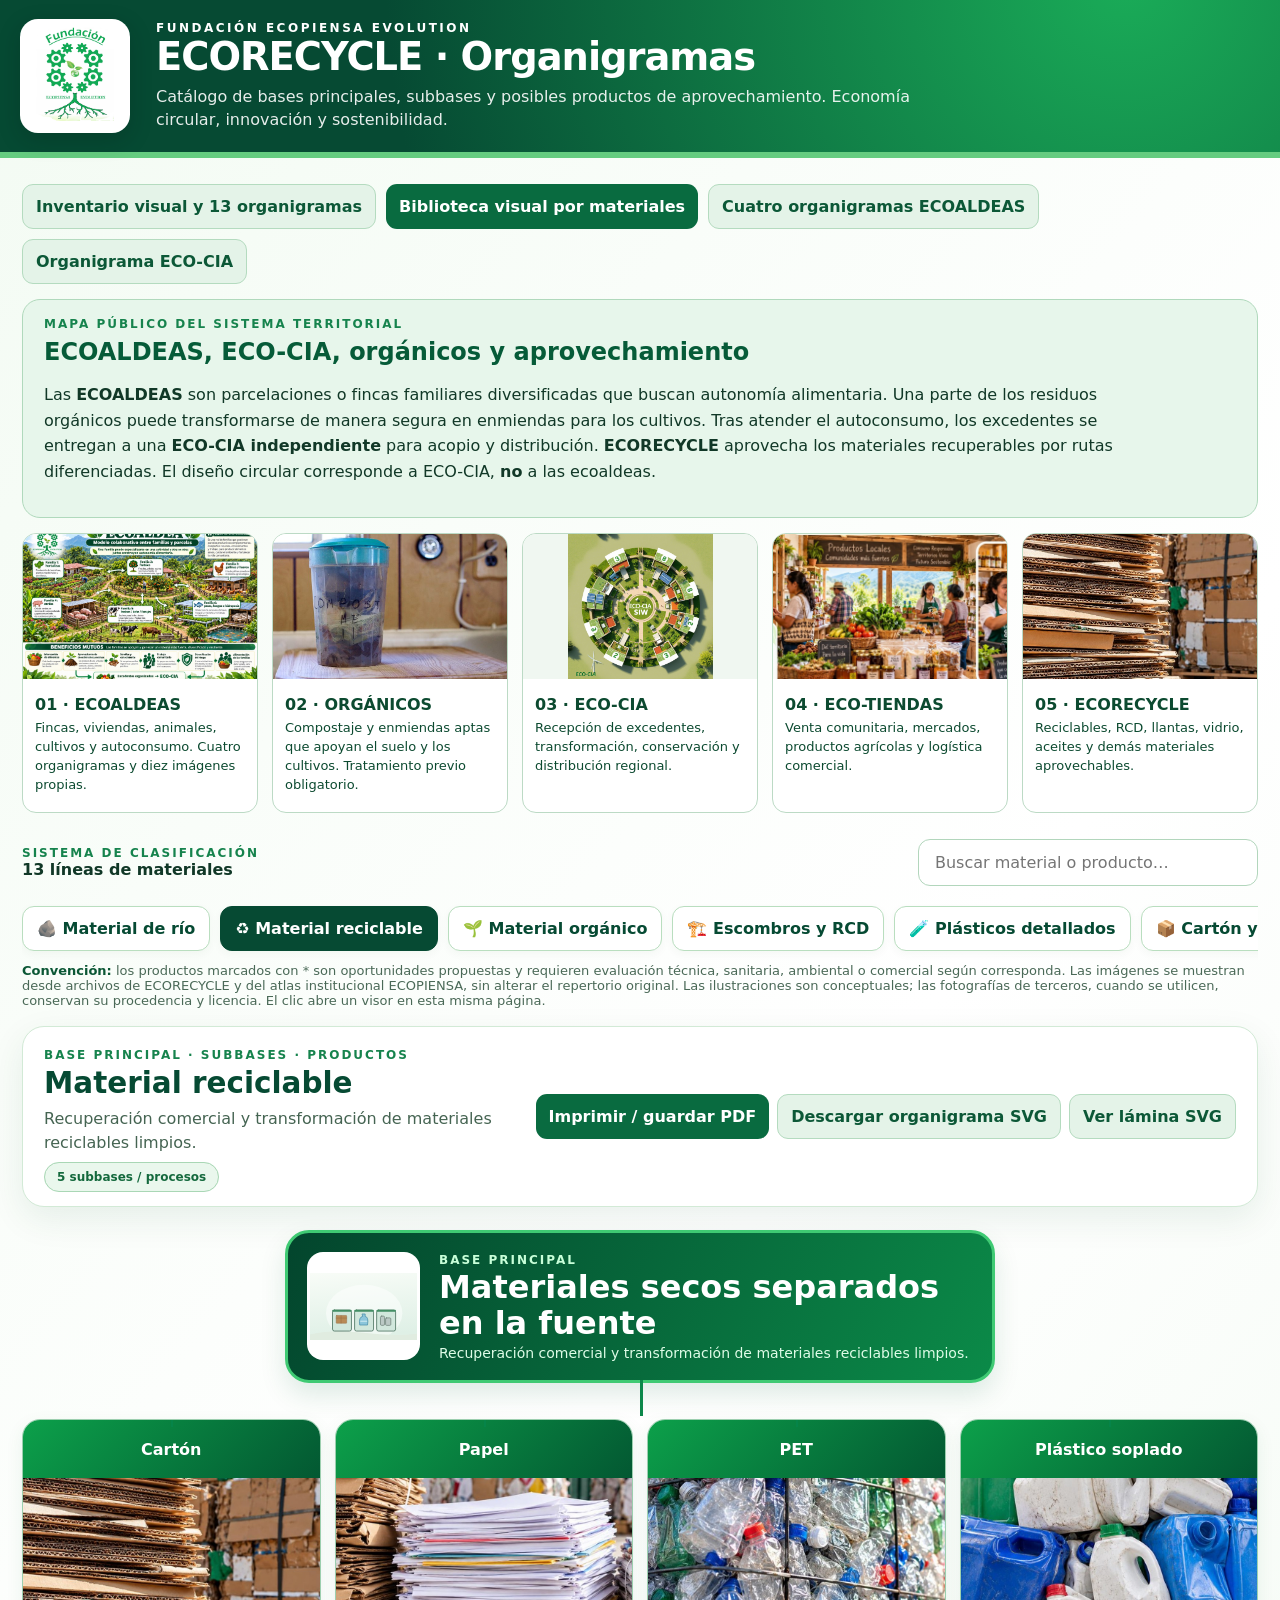
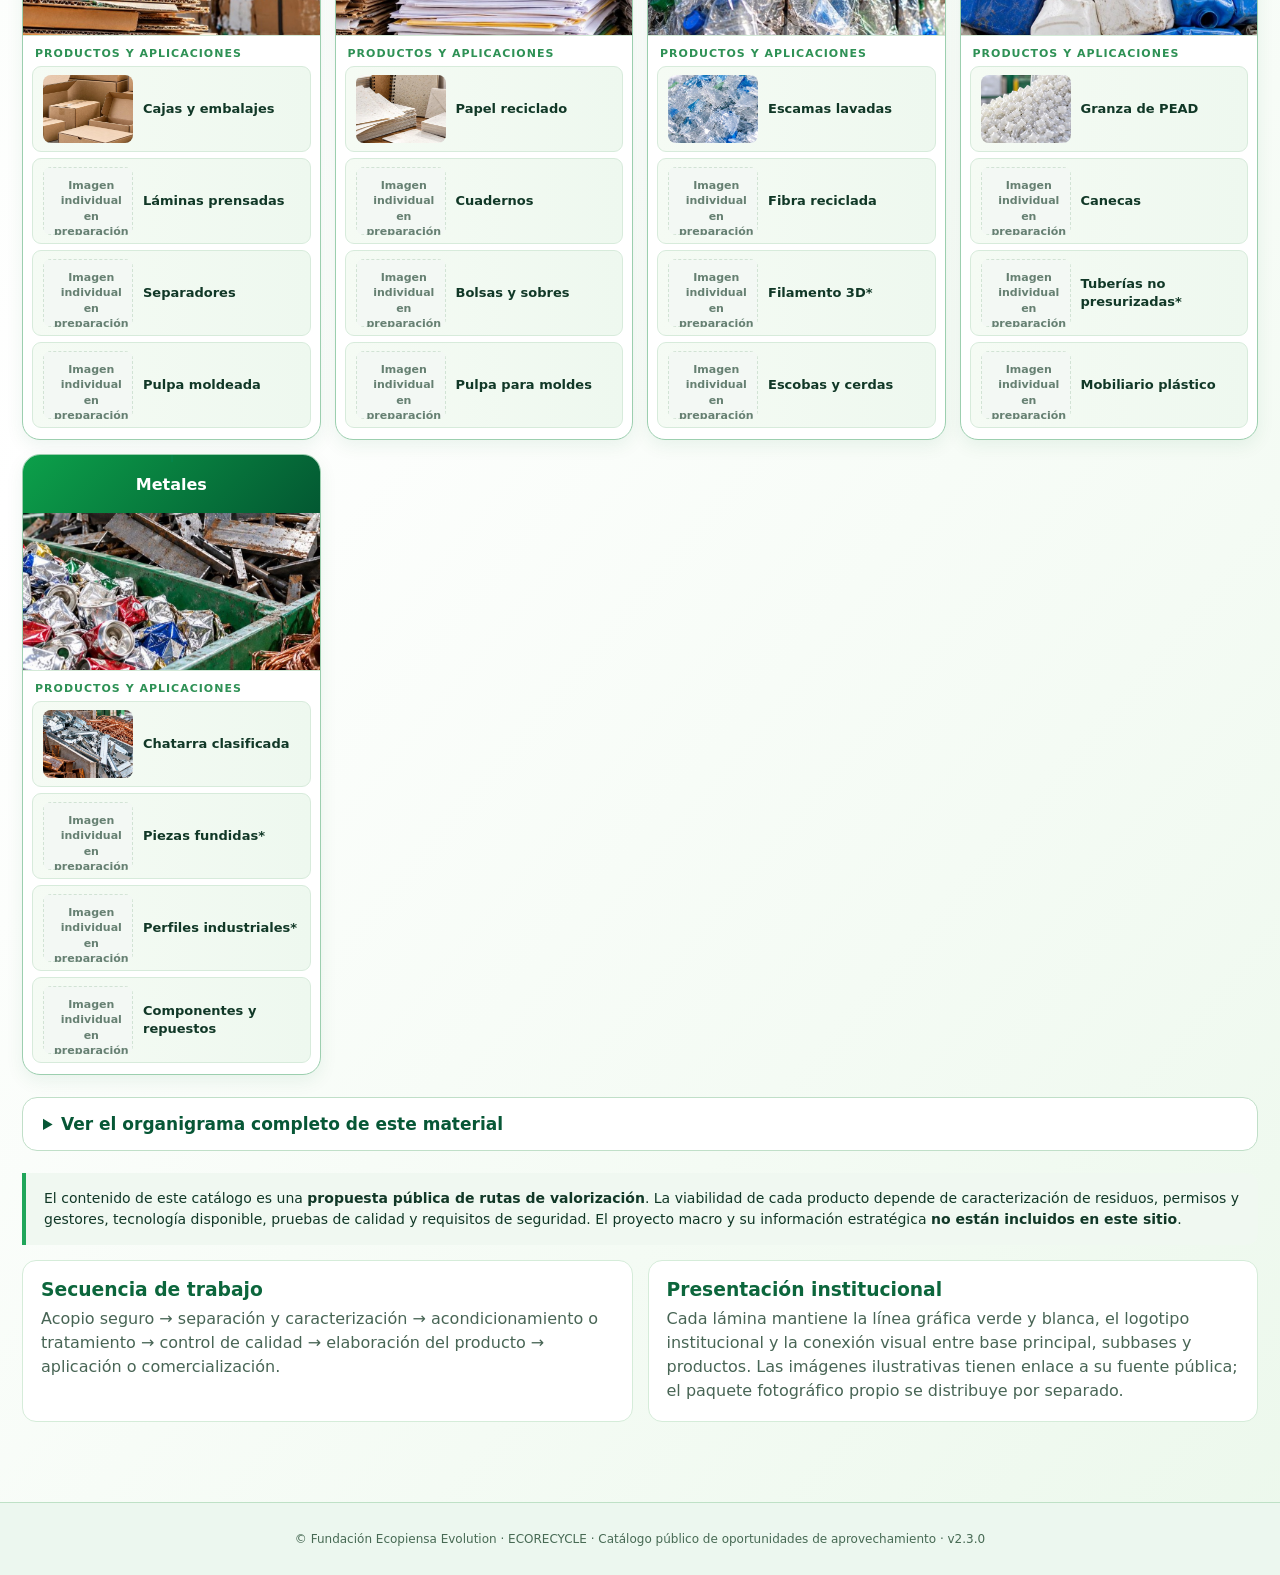
==== commit 41b60fe9: "Actualizar versión del sitio tras integración y control de calidad de fotografías" ====
--- a/index.html
+++ b/index.html
@@ -40,7 +40,7 @@
 </details>
 <div class="foot">El contenido de este catálogo es una <b>propuesta pública de rutas de valorización</b>. La viabilidad de cada producto depende de caracterización de residuos, permisos y gestores, tecnología disponible, pruebas de calidad y requisitos de seguridad. El proyecto macro y su información estratégica <b>no están incluidos en este sitio</b>.</div>
 <div class="bottom"><div><h3>Secuencia de trabajo</h3><p>Acopio seguro → separación y caracterización → acondicionamiento o tratamiento → control de calidad → elaboración del producto → aplicación o comercialización.</p></div><div><h3>Presentación institucional</h3><p>Cada lámina mantiene la línea gráfica verde y blanca, el logotipo institucional y la conexión visual entre base principal, subbases y productos. Las imágenes ilustrativas tienen enlace a su fuente pública; el paquete fotográfico propio se distribuye por separado.</p></div></div>
-</main><footer>© Fundación Ecopiensa Evolution · ECORECYCLE · Catálogo público de oportunidades de aprovechamiento · v2.2.0</footer>
+</main><footer>© Fundación Ecopiensa Evolution · ECORECYCLE · Catálogo público de oportunidades de aprovechamiento · v2.3.0</footer>
 <script>
 const DATA=[{"id":"rio","n":"Material de río","e":"🪨","h":"Canto rodado y agregados naturales","f":"Áridos clasificados por granulometría para distintas aplicaciones.","b":[["Triturado 1 pulgada","🪨",["Bases y subbases viales","Concretos de diseño","Drenajes y filtros","Obras civiles"]],["Triturado ¾ pulgada","🪨",["Concretos","Prefabricados","Andenes","Elementos de drenaje"]],["Triturado ½ pulgada","🪨",["Bloques y mezclas","Concreto no estructural","Contrapisos","Prefabricados"]],["Gravilla ⅜ pulgada","⚪",["Adoquines","Concretos finos","Acabados decorativos","Prefabricados"]],["Grouting y arenón","🏖️",["Morteros","Mampostería","Nivelaciones","Relleno controlado"]],["Arena gruesa y fina","🏝️",["Pega de ladrillo","Repellos","Acabados","Mezclas de concreto"]]]},{"id":"reciclables","n":"Material reciclable","e":"♻️","h":"Materiales secos separados en la fuente","f":"Recuperación comercial y transformación de materiales reciclables limpios.","b":[["Cartón","📦",["Cajas y embalajes","Láminas prensadas","Separadores","Pulpa moldeada"]],["Papel","📄",["Papel reciclado","Cuadernos","Bolsas y sobres","Pulpa para moldes"]],["PET","🧴",["Escamas lavadas","Fibra reciclada","Filamento 3D*","Escobas y cerdas"]],["Plástico soplado","🛢️",["Granza de PEAD","Canecas","Tuberías no presurizadas*","Mobiliario plástico"]],["Metales","🔩",["Chatarra clasificada","Piezas fundidas*","Perfiles industriales*","Componentes y repuestos"]]]},{"id":"organicos","n":"Material orgánico","e":"🌱","h":"Biomasa y residuos biodegradables","f":"Compostaje, lombricultura, biodigestión y valorización agroecológica.","b":[["Frutas y verduras","🥬",["Compost estabilizado","Humus de lombriz","Enmiendas de suelo","Biogás*"]],["Podas y jardinería","🌿",["Acolchado vegetal","Astillas","Compost vegetal","Biocarbón*"]],["Estiércoles pecuarios","🐄",["Abono compostado","Biogás*","Digestato tratado*","Fertilizante formulado*"]],["Residuos agroindustriales","🌾",["Compost agrícola","Sustrato para hongos*","Briquetas de biomasa*","Biocarbón*"]],["Restos alimentarios","🍌",["Compost controlado","Bokashi","Biogás*","Mejoradores del suelo"]],["Lodos y biosólidos especiales","🧫",["Caracterización especializada*","Tratamiento autorizado*","Usos condicionados a normativa*","Gestión por operadores habilitados"]]]},{"id":"rcd","n":"Escombros y RCD","e":"🏗️","h":"Residuos de construcción y demolición","f":"Recepción, separación, trituración y fabricación de elementos con caracterización de calidad.","b":[["Concreto limpio","🧱",["Árido reciclado","Subbases viales*","Bloques no estructurales*","Prefabricados*"]],["Ladrillo y mampostería","🟧",["Ladrillos ecológicos*","Adoquines*","Agregados para morteros*","Calados y celosías*"]],["Cerámicos y tejas","🏺",["Granulado cerámico","Adoquines decorativos*","Áridos mixtos*","Material para senderos*"]],["Tierras y materiales inertes","⛰️",["Rellenos autorizados","Nivelaciones*","Estabilización de terreno*","Bases para senderos*"]],["Fracciones separadas","🔧",["Metales a reciclaje","Madera aprovechable","Plásticos recuperables","Reutilización de piezas"]],["Asfalto recuperado","🛣️",["Fresado asfáltico clasificado*","Recuperación en mezclas*","Subbases con material recuperado*","Gestión de fracciones contaminadas"]]]},{"id":"plasticos","n":"Plásticos detallados","e":"🧪","h":"Polímeros clasificados por resina","f":"Separación por PET, PEAD, PP, PEBD y mezclas. No todos admiten la misma transformación.","b":[["PET (tipo 1)","🧴",["Escamas de PET","Fibra poliéster","Filamento 3D*","Cerdas y flejes"]],["PEAD (tipo 2)","🛢️",["Granza reciclada","Canecas*","Tablas plásticas*","Recipientes no alimentarios*"]],["PEBD (tipo 4)","🛍️",["Pellets reciclados","Bolsas industriales*","Láminas plásticas*","Madera plástica*"]],["PP (tipo 5)","🪑",["Granza de PP","Materas*","Mobiliario*","Componentes moldeados*"]],["Mezclas aptas para valorización","⚙️",["Separación adicional","Material compuesto*","Aceite de pirólisis industrial*","Gas energético industrial*"]]]},{"id":"papel_carton","n":"Cartón y papel","e":"📦","h":"Fibras celulósicas recuperadas","f":"Separación por tipo de fibra y contaminación, con reúso, recuperación de papel y gestores especializados.","b":[["Cartón corrugado","📦",["Cajas recicladas*","Láminas para empaque*","Separadores de cartón*","Pulpa moldeada*"]],["Papel blanco","📄",["Papel reciclado*","Cuadernos y libretas*","Pulpa de celulosa*","Papel de impresión reciclado*"]],["Papel mixto","🗞️",["Cartón gris*","Bandejas moldeadas*","Papel de embalaje*","Aislantes de celulosa*"]],["Periódicos y revistas","📰",["Pulpa recuperada*","Cartón reciclado*","Manualidades","Papel recuperado*"]],["Envases multicapa","🥛",["Recuperación de fibras*","Paneles compuestos*","Separación de polialuminio*","Gestión industrial especializada*"]]]},{"id":"metales","n":"Metales","e":"🔩","h":"Materiales metálicos recuperables","f":"Clasificación de metales ferrosos y no ferrosos; reintroducción en cadenas de recuperación y fundición especializada.","b":[["Aluminio","🥫",["Latas compactadas","Lingotes industriales*","Perfiles de aluminio*","Componentes moldeados*"]],["Cobre","🔌",["Cable separado","Cobre clasificado","Alambre industrial*","Componentes recuperados*"]],["Hierro y acero","⚙️",["Chatarra ferrosa","Perfiles siderúrgicos*","Piezas fundidas*","Varillas industriales*"]],["Acero inoxidable","🔧",["Retales por aleación","Materia prima inoxidable","Repuestos metálicos*","Accesorios industriales*"]],["Bronce, latón y otros","🛠️",["Metales clasificados","Aleaciones recuperadas*","Fundición especializada*","Piezas industriales*"]]]},{"id":"madera","n":"Madera recuperada","e":"🪵","h":"Maderas limpias no peligrosas","f":"Reutilización y transformación de madera no tratada o apta según su condición.","b":[["Estibas y pallets","🪜",["Muebles restaurados","Huertas elevadas","Tablas reutilizadas","Embalajes"]],["Retales y recortes","🪚",["Artesanías","Juguetes y objetos*","Revestimientos","Pequeño mobiliario"]],["Aserrín limpio","🍂",["Briquetas*","Pellets*","Sustratos acondicionados*","Absorbentes industriales*"]],["Astillas limpias","🌳",["Acolchado","Camas vegetales","Biocarbón*","Compost con aporte carbono"]],["Madera no apta","⚠️",["Clasificación específica","Aislamiento de tratadas","Gestor autorizado","No mezclar en compost"]]]},{"id":"vidrio","n":"Vidrio","e":"🍾","h":"Envases y fragmentos de vidrio","f":"Reúso y valorización por color, forma y especificación técnica.","b":[["Envases retornables","🍶",["Lavado autorizado*","Reutilización*","Circuitos de retorno","Envases retornados"]],["Vidrio transparente","🥛",["Calcín limpio","Nuevos envases industriales*","Vidrio triturado","Materias primas industriales"]],["Vidrio verde","🟢",["Calcín por color","Nuevos envases industriales*","Mosaicos*","Artesanías"]],["Vidrio ámbar","🟤",["Calcín por color","Vidrio industrial*","Decoración y mosaicos","Árido para usos autorizados*"]],["Vidrio mixto","💠",["Separación adicional","Áridos decorativos*","Pavimentos especiales*","Recuperación industrial*"]]]},{"id":"llantas","n":"Llantas usadas","e":"🛞","h":"Neumáticos al final de su vida útil","f":"Reencauche cuando sea viable y aprovechamiento especializado del caucho, acero y fibras.","b":[["Carcasas aptas","🛞",["Reencauche certificado*","Reutilización controlada","Segunda vida útil*","Reducción de descarte"]],["Granulado de caucho","⚫",["Pisos amortiguantes*","Losetas de seguridad*","Superficies deportivas*","Asfalto modificado*"]],["Polvo de caucho","🌑",["Mezclas asfálticas*","Selladores*","Compuestos industriales*","Tapetes de caucho*"]],["Acero recuperado","🔗",["Chatarra clasificada","Fundición industrial*","Materia prima metalúrgica","Recuperación comercial"]],["Pirólisis industrial","🏭",["Aceite de pirólisis*","Gas energético*","Negro de carbón recuperado*","Acero separado"]]]},{"id":"aceites","n":"Aceites usados","e":"🛢️","h":"Corrientes separadas: cocina y lubricantes","f":"Los aceites comestibles usados y los aceites minerales requieren rutas distintas.","b":[["Aceite de cocina usado","🍳",["Biodiésel industrial*","Jabones técnicos*","Insumo oleoquímico*","Gestión posconsumo"]],["Grasas alimentarias","🧈",["Pretratamiento","Materia prima técnica*","Biodigestión especializada*","Gestión diferenciada"]],["Lubricantes minerales usados","⚙️",["Re-refinación industrial*","Bases lubricantes recuperadas*","Valorización autorizada*","Trazabilidad con gestor"]],["Filtros aceitosos","🔩",["Separación controlada","Recuperación por gestor*","Metales tratados*","Gestión peligrosa"]],["Envases contaminados","🧴",["Acopio separado","Descontaminación autorizada*","Recuperación condicionada*","Disposición por gestor"]]]},{"id":"textiles","n":"Textiles","e":"🧵","h":"Ropa, retales, fibras y confecciones","f":"Primero reutilización y reparación, luego reciclaje de fibras.","b":[["Ropa utilizable","👚",["Reutilización social","Ropa de segunda mano","Rediseño creativo","Reparación"]],["Algodón y fibras naturales","🧶",["Trapos industriales*","Fibra de relleno*","Aislantes*","Hilados reciclados*"]],["Denim y retales","👖",["Bolsos","Estuches","Tapicería","Accesorios"]],["Poliéster separado","👕",["Fibra reciclada industrial*","Rellenos textiles*","Hilatura recuperada*","Fieltros*"]],["Mezclas textiles","🧣",["Clasificación","Paneles acústicos*","Acolchados*","Recuperación industrial*"]]]},{"id":"raee","n":"Residuos electrónicos RAEE","e":"💻","h":"Aparatos eléctricos y electrónicos","f":"Reacondicionamiento y desmontaje seguro con gestores habilitados para componentes peligrosos.","b":[["Equipos recuperables","💻",["Computadores reacondicionados*","Repuestos funcionales","Donaciones tecnológicas*","Segunda vida útil"]],["Cables","🔌",["Cobre recuperado*","Aluminio recuperado*","Fracción plástica separada","Comercialización controlada"]],["Tarjetas electrónicas","🟩",["Placas separadas","Metales por refinador*","Recuperación especializada*","Trazabilidad"]],["Carcasas plásticas","🖥️",["Plásticos clasificados","Granza industrial*","Carcasas reutilizables*","Repuestos"]],["Baterías y pantallas","🔋",["Aislamiento seguro","Gestor RAEE autorizado","Recuperación especializada*","Prohibido tratamiento artesanal"]]]}];
 let active=(new URLSearchParams(window.location.search).get('material')||'reciclables');let term='';
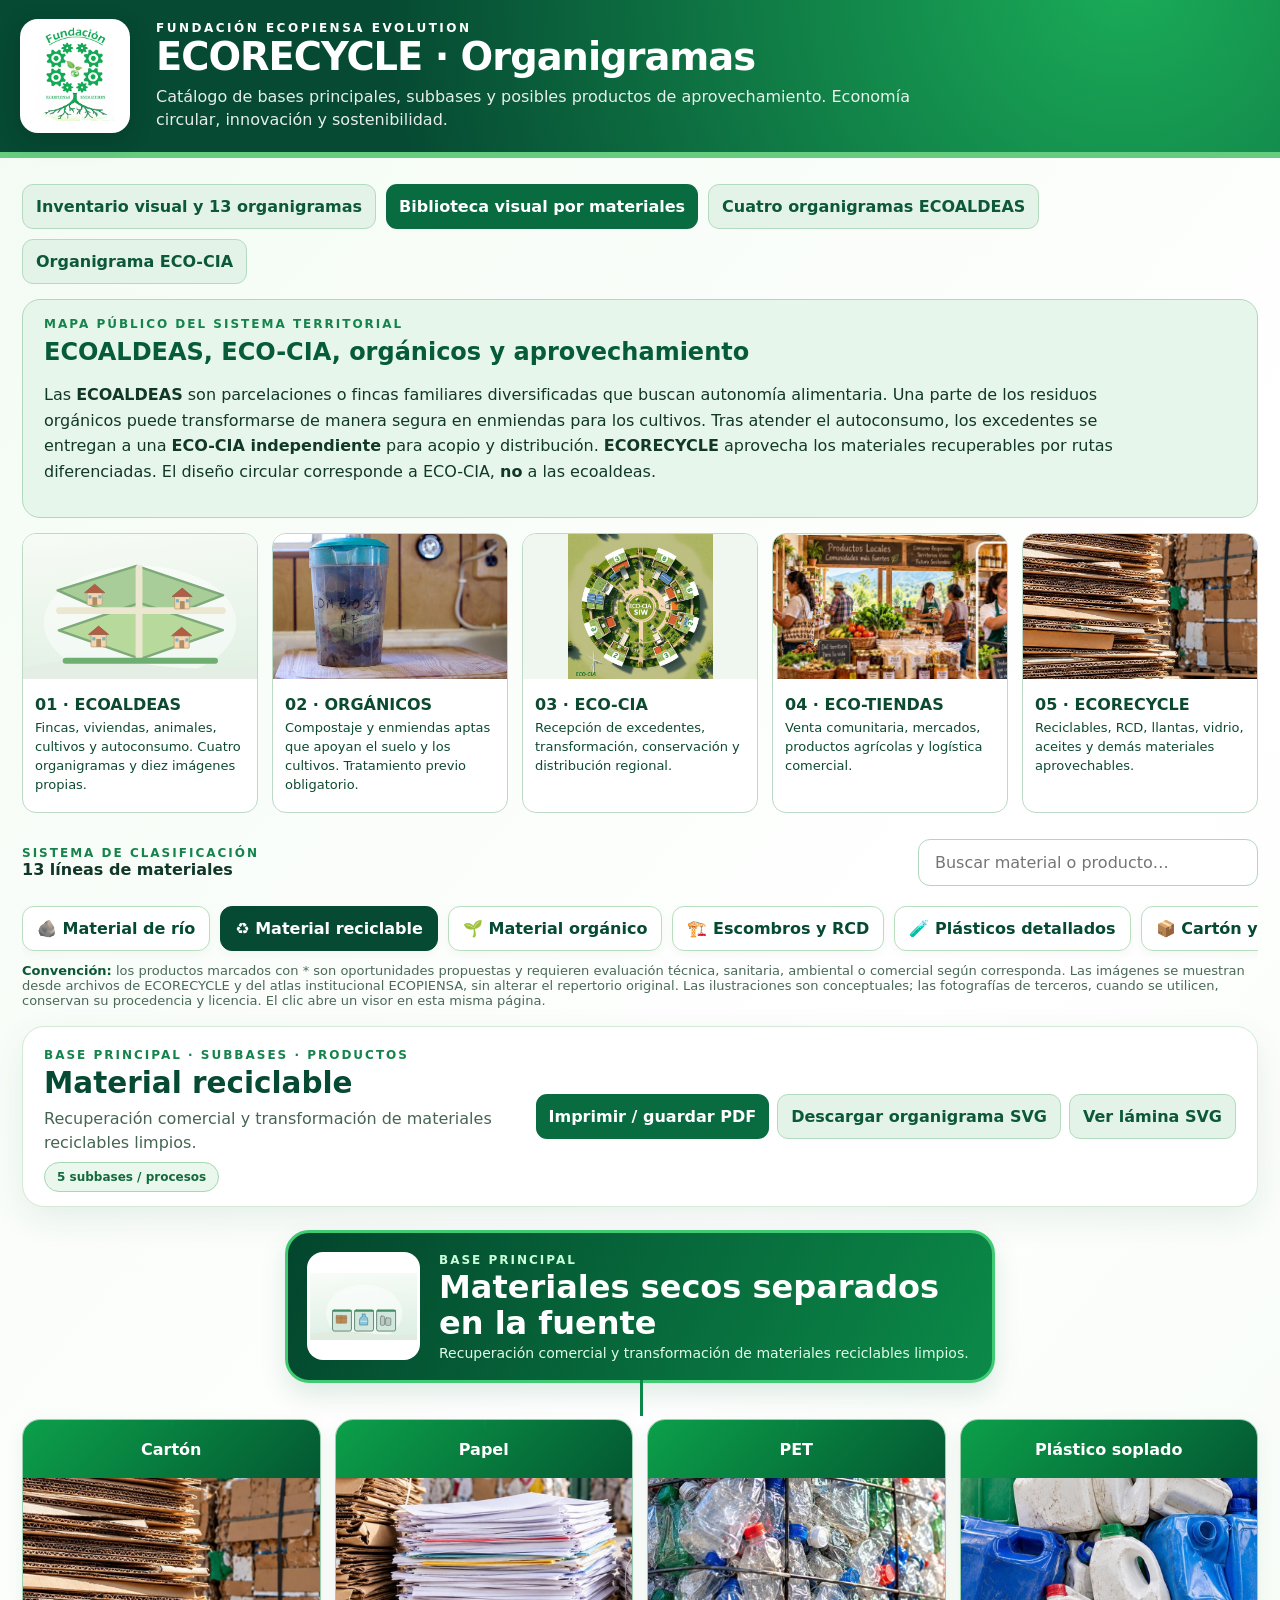
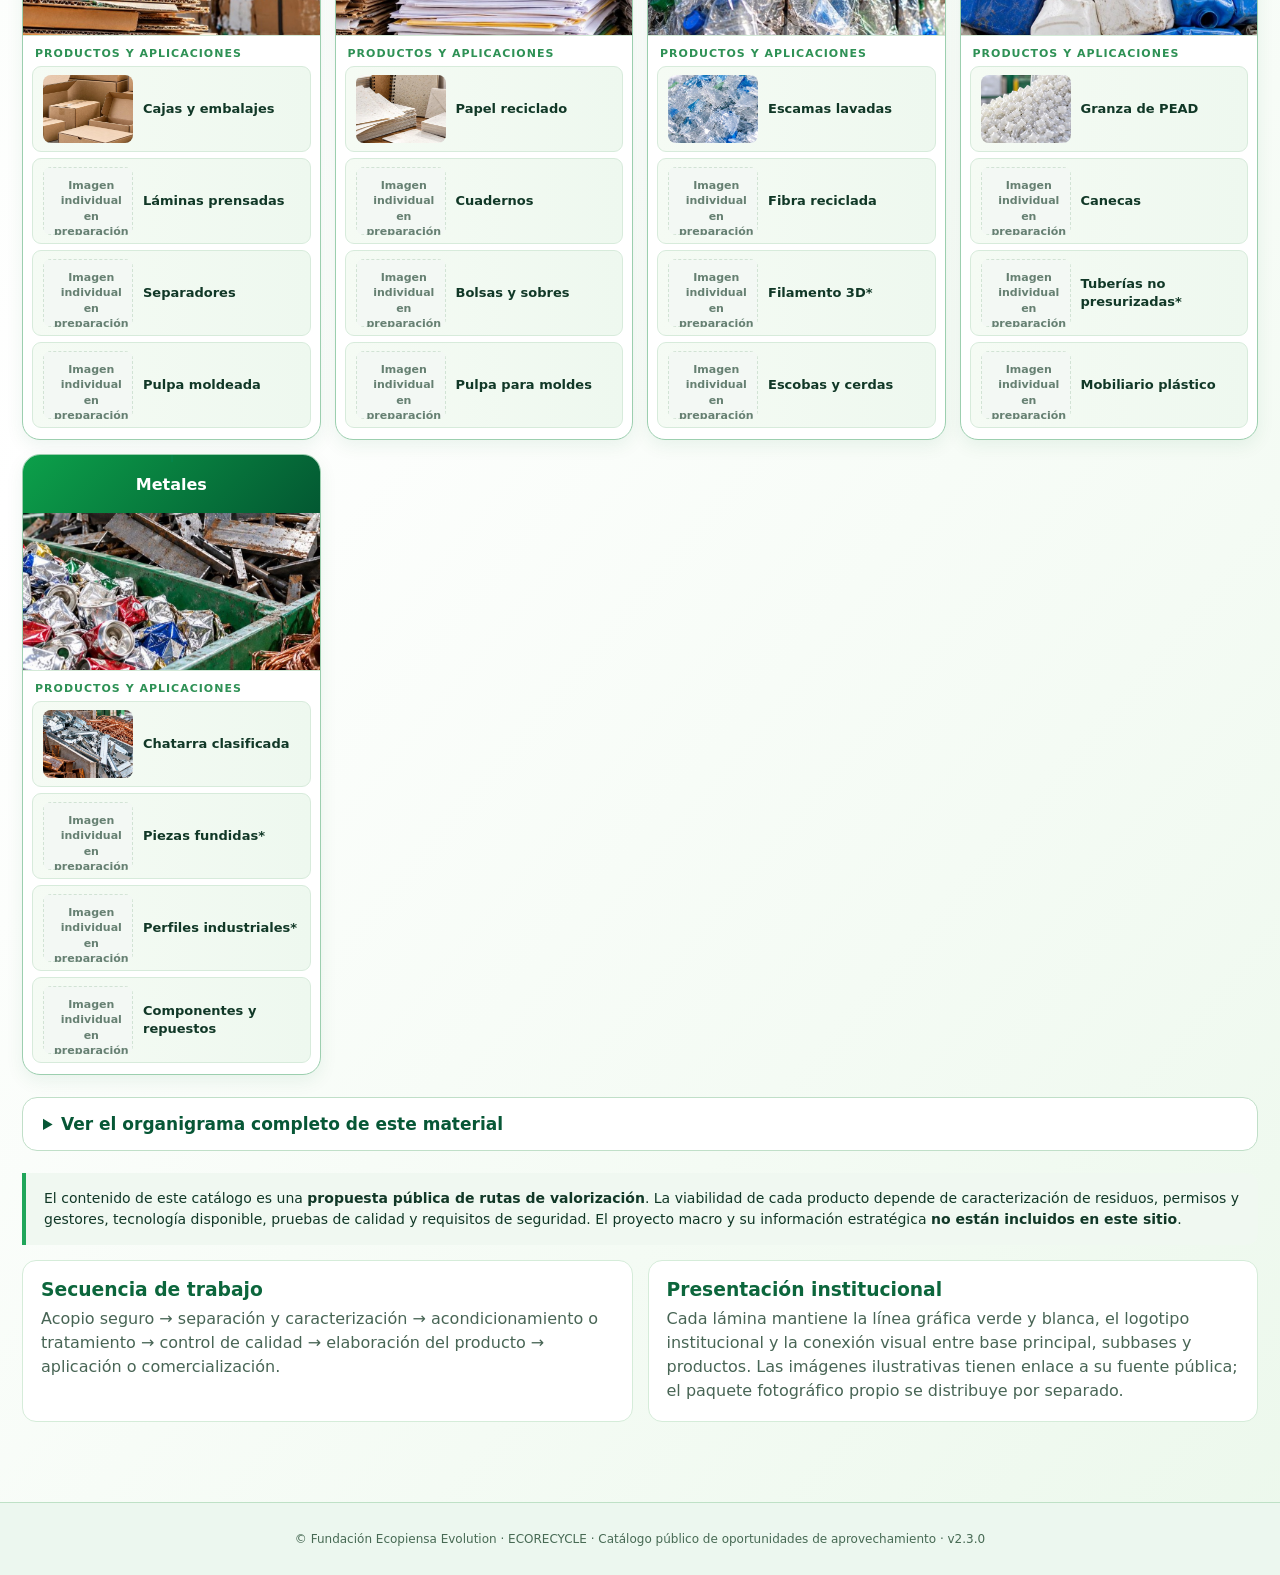
==== commit 09035555: "Mostrar ilustraciones originales pertinentes de ECOALDEAS en index.html" ====
--- a/index.html
+++ b/index.html
@@ -24,7 +24,7 @@
 <header><div class="brand"><img src="./logo%20ecopiensa%20(1).png" alt="Logotipo oficial Fundación Ecopiensa Evolution"></div><div><div style="text-transform:uppercase;letter-spacing:2.5px;font-weight:800;font-size:12px">Fundación Ecopiensa Evolution</div><h1>ECORECYCLE · Organigramas</h1><p>Catálogo de bases principales, subbases y posibles productos de aprovechamiento. Economía circular, innovación y sostenibilidad.</p></div></header>
 <main><nav style="display:flex;gap:10px;flex-wrap:wrap;margin-bottom:15px"><a href="./auditoria.html" class="action alt" style="text-decoration:none;display:inline-flex">Inventario visual y 13 organigramas</a><a href="./biblioteca-visual.html" class="action" style="text-decoration:none;display:inline-flex;align-items:center">Biblioteca visual por materiales</a><a href="./ecoaldeas-propuestas.html" class="action alt" style="text-decoration:none;display:inline-flex">Cuatro organigramas ECOALDEAS</a><a href="./ecocia.html" class="action alt" style="text-decoration:none;display:inline-flex">Organigrama ECO-CIA</a></nav><section aria-label="Sistema integral de Fundación Ecopiensa Evolution" style="margin-bottom:26px"><div style="padding:17px 21px;border-radius:18px;background:#e7f6eb;border:1px solid #b0d9bc"><div class="micro">Mapa público del sistema territorial</div><h2 style="color:#065b38;margin:7px 0">ECOALDEAS, ECO-CIA, orgánicos y aprovechamiento</h2><p style="line-height:1.6;max-width:1100px">Las <b>ECOALDEAS</b> son parcelaciones o fincas familiares diversificadas que buscan autonomía alimentaria. Una parte de los residuos orgánicos puede transformarse de manera segura en enmiendas para los cultivos. Tras atender el autoconsumo, los excedentes se entregan a una <b>ECO-CIA independiente</b> para acopio y distribución. <b>ECORECYCLE</b> aprovecha los materiales recuperables por rutas diferenciadas. El diseño circular corresponde a ECO-CIA, <b>no</b> a las ecoaldeas.</p></div>
 <div style="display:grid;grid-template-columns:repeat(auto-fit,minmax(min(100%,235px),1fr));gap:14px;margin-top:15px">
-<a href="./ecoaldeas-propuestas.html" style="text-decoration:none;color:#0c4a30;background:#fff;border:1px solid #bcdac5;border-radius:14px;overflow:hidden"><img src="./assets/biblioteca/ecoaldeas/fuentes/red_familiar.jpg" alt="Ecoaldeas con familias y parcelas de producción complementaria" loading="lazy" style="width:100%;height:145px;object-fit:cover"><div style="padding:12px"><strong>01 · ECOALDEAS</strong><p style="margin:5px 0;font-size:13px;line-height:1.45">Fincas, viviendas, animales, cultivos y autoconsumo. Cuatro organigramas y diez imágenes propias.</p></div></a>
+<a href="./ecoaldeas-propuestas.html" style="text-decoration:none;color:#0c4a30;background:#fff;border:1px solid #bcdac5;border-radius:14px;overflow:hidden"><img src="./assets/biblioteca/ecoaldeas/espacios/parcelacion-colaborativa.svg" alt="Ecoaldeas con familias y parcelas de producción complementaria" loading="lazy" style="width:100%;height:145px;object-fit:cover"><div style="padding:12px"><strong>01 · ECOALDEAS</strong><p style="margin:5px 0;font-size:13px;line-height:1.45">Fincas, viviendas, animales, cultivos y autoconsumo. Cuatro organigramas y diez imágenes propias.</p></div></a>
 <a href="./index.html?material=organicos" style="text-decoration:none;color:#0c4a30;background:#fff;border:1px solid #bcdac5;border-radius:14px;overflow:hidden"><img src="./assets/fotos/organicos/frutas-y-verduras.jpg" alt="Material orgánico de frutas y verduras para tratamiento controlado" loading="lazy" style="width:100%;height:145px;object-fit:cover"><div style="padding:12px"><strong>02 · ORGÁNICOS</strong><p style="margin:5px 0;font-size:13px;line-height:1.45">Compostaje y enmiendas aptas que apoyan el suelo y los cultivos. Tratamiento previo obligatorio.</p></div></a>
 <a href="./ecocia.html" style="text-decoration:none;color:#0c4a30;background:#fff;border:1px solid #bcdac5;border-radius:14px;overflow:hidden"><img src="./assets/organigramas/ecocia-referencia-institucional.jpg" alt="Centro ECO-CIA de integración agroindustrial, distinto de las parcelas de ecoaldeas" loading="lazy" style="width:100%;height:145px;object-fit:contain;background:#f0f7f1"><div style="padding:12px"><strong>03 · ECO-CIA</strong><p style="margin:5px 0;font-size:13px;line-height:1.45">Recepción de excedentes, transformación, conservación y distribución regional.</p></div></a>
 <a href="./ecotiendas.html" style="text-decoration:none;color:#0c4a30;background:#fff;border:1px solid #bcdac5;border-radius:14px;overflow:hidden"><img src="./assets/biblioteca/ecotiendas/imagenes/eco_tienda_comunitaria.jpg" alt="Eco-tienda comunitaria de comercialización de excedentes, imagen conceptual" loading="lazy" style="width:100%;height:145px;object-fit:cover"><div style="padding:12px"><strong>04 · ECO-TIENDAS</strong><p style="margin:5px 0;font-size:13px;line-height:1.45">Venta comunitaria, mercados, productos agrícolas y logística comercial.</p></div></a>
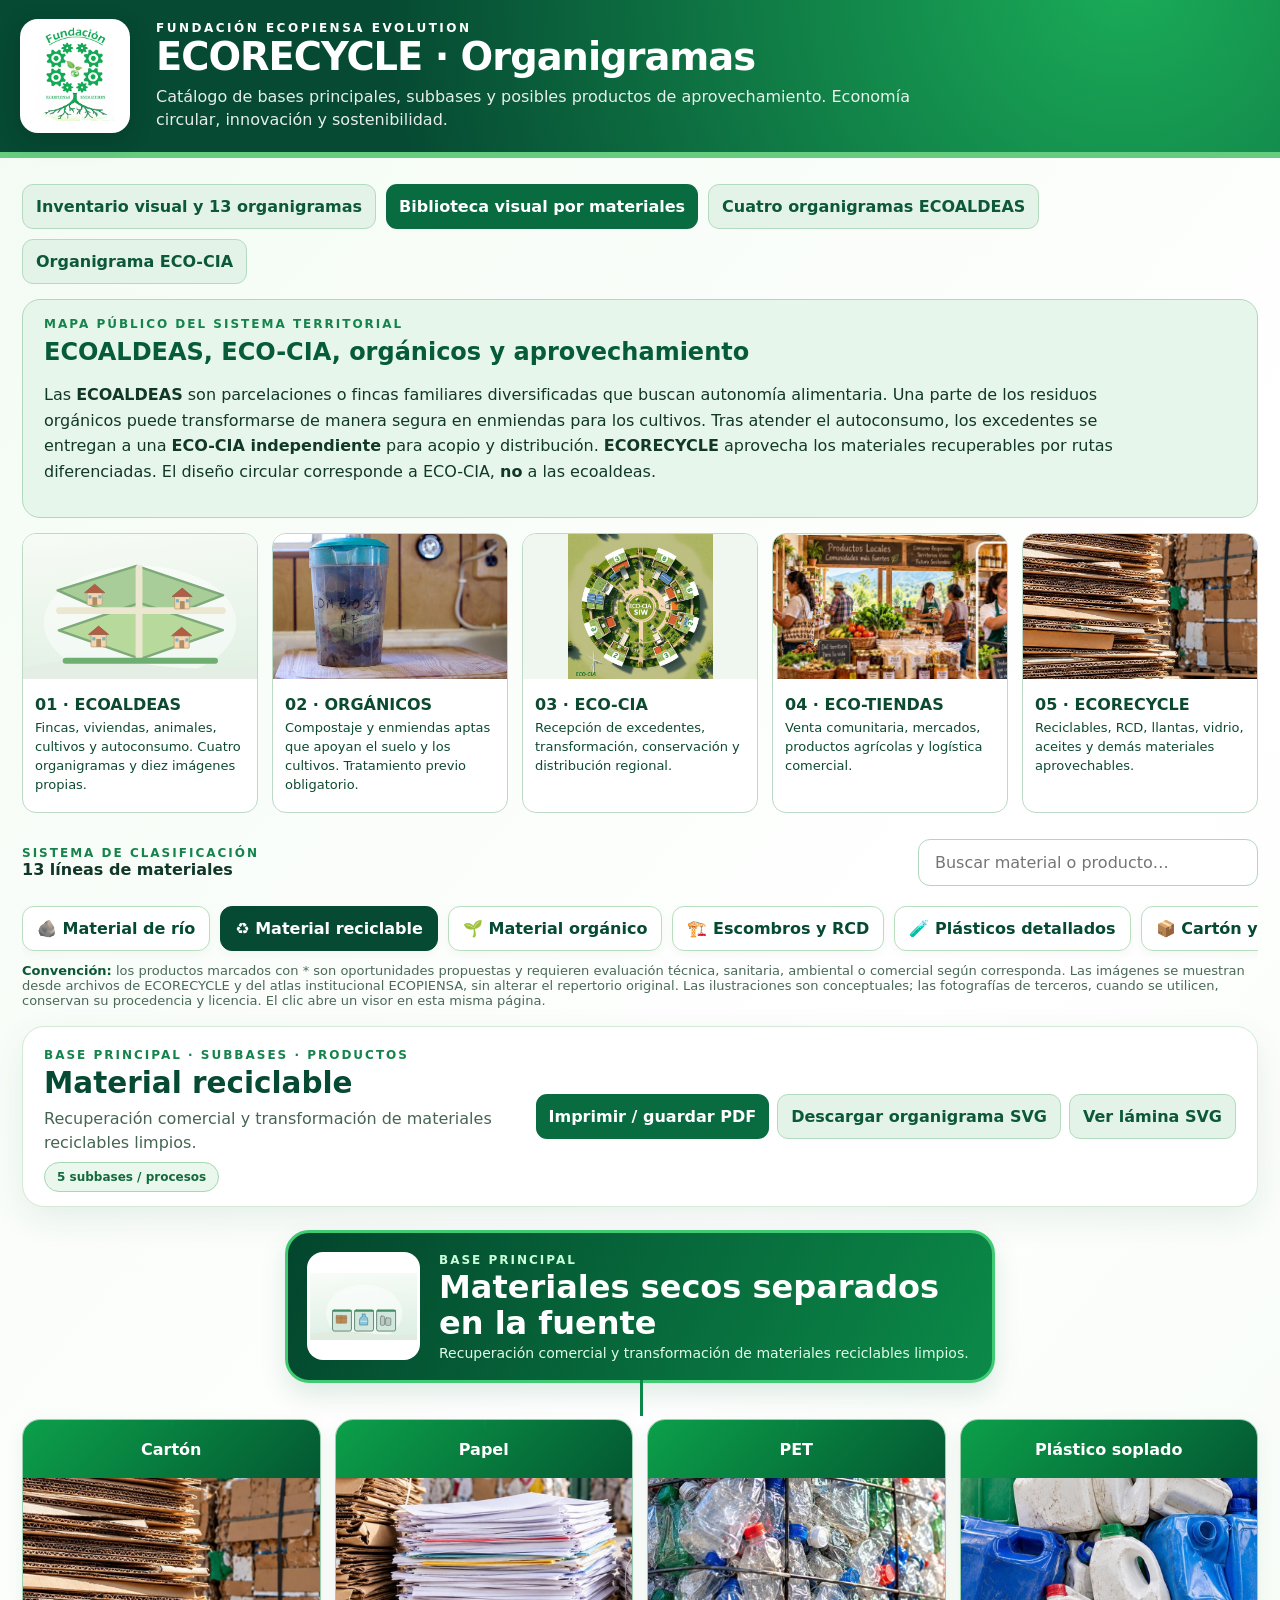
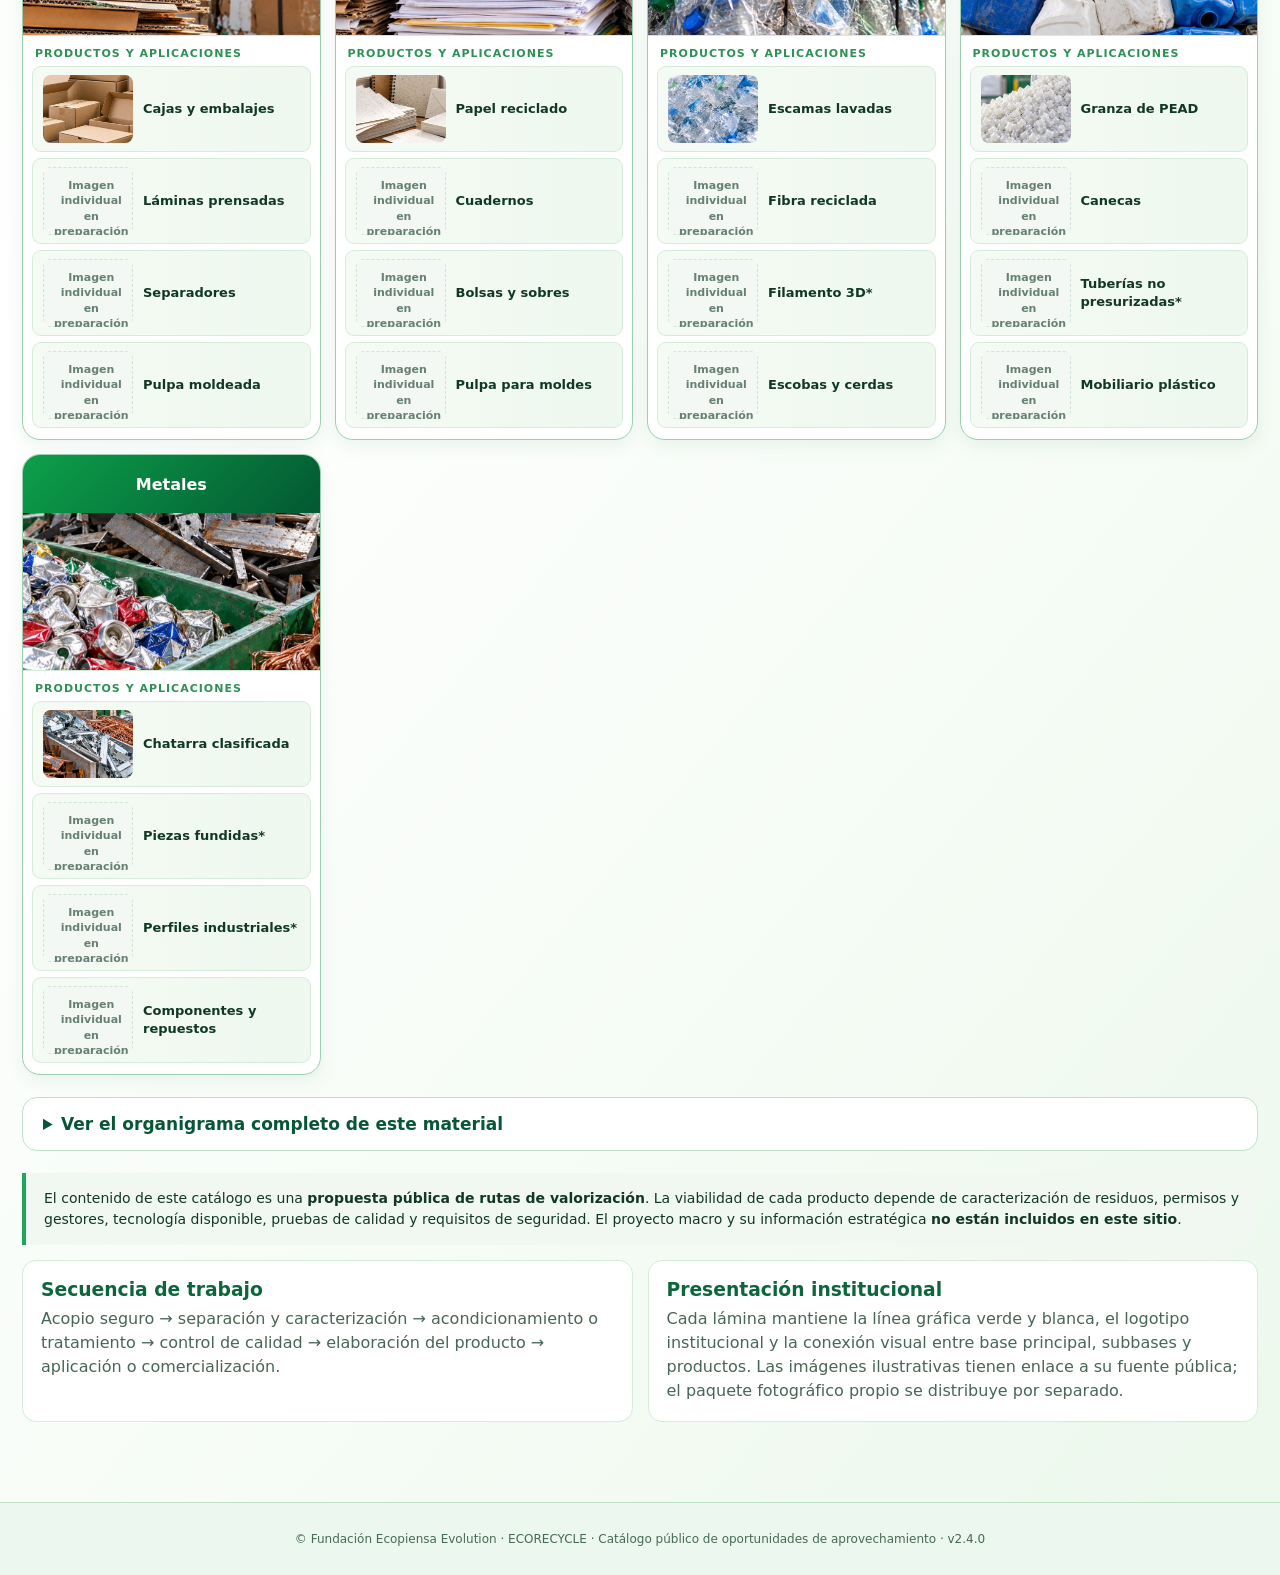
==== commit a495e660: "Actualizar inventario y versión ECORECYCLE después de integrar imágenes individuales de ECO-CIA y ec" ====
--- a/index.html
+++ b/index.html
@@ -40,7 +40,7 @@
 </details>
 <div class="foot">El contenido de este catálogo es una <b>propuesta pública de rutas de valorización</b>. La viabilidad de cada producto depende de caracterización de residuos, permisos y gestores, tecnología disponible, pruebas de calidad y requisitos de seguridad. El proyecto macro y su información estratégica <b>no están incluidos en este sitio</b>.</div>
 <div class="bottom"><div><h3>Secuencia de trabajo</h3><p>Acopio seguro → separación y caracterización → acondicionamiento o tratamiento → control de calidad → elaboración del producto → aplicación o comercialización.</p></div><div><h3>Presentación institucional</h3><p>Cada lámina mantiene la línea gráfica verde y blanca, el logotipo institucional y la conexión visual entre base principal, subbases y productos. Las imágenes ilustrativas tienen enlace a su fuente pública; el paquete fotográfico propio se distribuye por separado.</p></div></div>
-</main><footer>© Fundación Ecopiensa Evolution · ECORECYCLE · Catálogo público de oportunidades de aprovechamiento · v2.3.0</footer>
+</main><footer>© Fundación Ecopiensa Evolution · ECORECYCLE · Catálogo público de oportunidades de aprovechamiento · v2.4.0</footer>
 <script>
 const DATA=[{"id":"rio","n":"Material de río","e":"🪨","h":"Canto rodado y agregados naturales","f":"Áridos clasificados por granulometría para distintas aplicaciones.","b":[["Triturado 1 pulgada","🪨",["Bases y subbases viales","Concretos de diseño","Drenajes y filtros","Obras civiles"]],["Triturado ¾ pulgada","🪨",["Concretos","Prefabricados","Andenes","Elementos de drenaje"]],["Triturado ½ pulgada","🪨",["Bloques y mezclas","Concreto no estructural","Contrapisos","Prefabricados"]],["Gravilla ⅜ pulgada","⚪",["Adoquines","Concretos finos","Acabados decorativos","Prefabricados"]],["Grouting y arenón","🏖️",["Morteros","Mampostería","Nivelaciones","Relleno controlado"]],["Arena gruesa y fina","🏝️",["Pega de ladrillo","Repellos","Acabados","Mezclas de concreto"]]]},{"id":"reciclables","n":"Material reciclable","e":"♻️","h":"Materiales secos separados en la fuente","f":"Recuperación comercial y transformación de materiales reciclables limpios.","b":[["Cartón","📦",["Cajas y embalajes","Láminas prensadas","Separadores","Pulpa moldeada"]],["Papel","📄",["Papel reciclado","Cuadernos","Bolsas y sobres","Pulpa para moldes"]],["PET","🧴",["Escamas lavadas","Fibra reciclada","Filamento 3D*","Escobas y cerdas"]],["Plástico soplado","🛢️",["Granza de PEAD","Canecas","Tuberías no presurizadas*","Mobiliario plástico"]],["Metales","🔩",["Chatarra clasificada","Piezas fundidas*","Perfiles industriales*","Componentes y repuestos"]]]},{"id":"organicos","n":"Material orgánico","e":"🌱","h":"Biomasa y residuos biodegradables","f":"Compostaje, lombricultura, biodigestión y valorización agroecológica.","b":[["Frutas y verduras","🥬",["Compost estabilizado","Humus de lombriz","Enmiendas de suelo","Biogás*"]],["Podas y jardinería","🌿",["Acolchado vegetal","Astillas","Compost vegetal","Biocarbón*"]],["Estiércoles pecuarios","🐄",["Abono compostado","Biogás*","Digestato tratado*","Fertilizante formulado*"]],["Residuos agroindustriales","🌾",["Compost agrícola","Sustrato para hongos*","Briquetas de biomasa*","Biocarbón*"]],["Restos alimentarios","🍌",["Compost controlado","Bokashi","Biogás*","Mejoradores del suelo"]],["Lodos y biosólidos especiales","🧫",["Caracterización especializada*","Tratamiento autorizado*","Usos condicionados a normativa*","Gestión por operadores habilitados"]]]},{"id":"rcd","n":"Escombros y RCD","e":"🏗️","h":"Residuos de construcción y demolición","f":"Recepción, separación, trituración y fabricación de elementos con caracterización de calidad.","b":[["Concreto limpio","🧱",["Árido reciclado","Subbases viales*","Bloques no estructurales*","Prefabricados*"]],["Ladrillo y mampostería","🟧",["Ladrillos ecológicos*","Adoquines*","Agregados para morteros*","Calados y celosías*"]],["Cerámicos y tejas","🏺",["Granulado cerámico","Adoquines decorativos*","Áridos mixtos*","Material para senderos*"]],["Tierras y materiales inertes","⛰️",["Rellenos autorizados","Nivelaciones*","Estabilización de terreno*","Bases para senderos*"]],["Fracciones separadas","🔧",["Metales a reciclaje","Madera aprovechable","Plásticos recuperables","Reutilización de piezas"]],["Asfalto recuperado","🛣️",["Fresado asfáltico clasificado*","Recuperación en mezclas*","Subbases con material recuperado*","Gestión de fracciones contaminadas"]]]},{"id":"plasticos","n":"Plásticos detallados","e":"🧪","h":"Polímeros clasificados por resina","f":"Separación por PET, PEAD, PP, PEBD y mezclas. No todos admiten la misma transformación.","b":[["PET (tipo 1)","🧴",["Escamas de PET","Fibra poliéster","Filamento 3D*","Cerdas y flejes"]],["PEAD (tipo 2)","🛢️",["Granza reciclada","Canecas*","Tablas plásticas*","Recipientes no alimentarios*"]],["PEBD (tipo 4)","🛍️",["Pellets reciclados","Bolsas industriales*","Láminas plásticas*","Madera plástica*"]],["PP (tipo 5)","🪑",["Granza de PP","Materas*","Mobiliario*","Componentes moldeados*"]],["Mezclas aptas para valorización","⚙️",["Separación adicional","Material compuesto*","Aceite de pirólisis industrial*","Gas energético industrial*"]]]},{"id":"papel_carton","n":"Cartón y papel","e":"📦","h":"Fibras celulósicas recuperadas","f":"Separación por tipo de fibra y contaminación, con reúso, recuperación de papel y gestores especializados.","b":[["Cartón corrugado","📦",["Cajas recicladas*","Láminas para empaque*","Separadores de cartón*","Pulpa moldeada*"]],["Papel blanco","📄",["Papel reciclado*","Cuadernos y libretas*","Pulpa de celulosa*","Papel de impresión reciclado*"]],["Papel mixto","🗞️",["Cartón gris*","Bandejas moldeadas*","Papel de embalaje*","Aislantes de celulosa*"]],["Periódicos y revistas","📰",["Pulpa recuperada*","Cartón reciclado*","Manualidades","Papel recuperado*"]],["Envases multicapa","🥛",["Recuperación de fibras*","Paneles compuestos*","Separación de polialuminio*","Gestión industrial especializada*"]]]},{"id":"metales","n":"Metales","e":"🔩","h":"Materiales metálicos recuperables","f":"Clasificación de metales ferrosos y no ferrosos; reintroducción en cadenas de recuperación y fundición especializada.","b":[["Aluminio","🥫",["Latas compactadas","Lingotes industriales*","Perfiles de aluminio*","Componentes moldeados*"]],["Cobre","🔌",["Cable separado","Cobre clasificado","Alambre industrial*","Componentes recuperados*"]],["Hierro y acero","⚙️",["Chatarra ferrosa","Perfiles siderúrgicos*","Piezas fundidas*","Varillas industriales*"]],["Acero inoxidable","🔧",["Retales por aleación","Materia prima inoxidable","Repuestos metálicos*","Accesorios industriales*"]],["Bronce, latón y otros","🛠️",["Metales clasificados","Aleaciones recuperadas*","Fundición especializada*","Piezas industriales*"]]]},{"id":"madera","n":"Madera recuperada","e":"🪵","h":"Maderas limpias no peligrosas","f":"Reutilización y transformación de madera no tratada o apta según su condición.","b":[["Estibas y pallets","🪜",["Muebles restaurados","Huertas elevadas","Tablas reutilizadas","Embalajes"]],["Retales y recortes","🪚",["Artesanías","Juguetes y objetos*","Revestimientos","Pequeño mobiliario"]],["Aserrín limpio","🍂",["Briquetas*","Pellets*","Sustratos acondicionados*","Absorbentes industriales*"]],["Astillas limpias","🌳",["Acolchado","Camas vegetales","Biocarbón*","Compost con aporte carbono"]],["Madera no apta","⚠️",["Clasificación específica","Aislamiento de tratadas","Gestor autorizado","No mezclar en compost"]]]},{"id":"vidrio","n":"Vidrio","e":"🍾","h":"Envases y fragmentos de vidrio","f":"Reúso y valorización por color, forma y especificación técnica.","b":[["Envases retornables","🍶",["Lavado autorizado*","Reutilización*","Circuitos de retorno","Envases retornados"]],["Vidrio transparente","🥛",["Calcín limpio","Nuevos envases industriales*","Vidrio triturado","Materias primas industriales"]],["Vidrio verde","🟢",["Calcín por color","Nuevos envases industriales*","Mosaicos*","Artesanías"]],["Vidrio ámbar","🟤",["Calcín por color","Vidrio industrial*","Decoración y mosaicos","Árido para usos autorizados*"]],["Vidrio mixto","💠",["Separación adicional","Áridos decorativos*","Pavimentos especiales*","Recuperación industrial*"]]]},{"id":"llantas","n":"Llantas usadas","e":"🛞","h":"Neumáticos al final de su vida útil","f":"Reencauche cuando sea viable y aprovechamiento especializado del caucho, acero y fibras.","b":[["Carcasas aptas","🛞",["Reencauche certificado*","Reutilización controlada","Segunda vida útil*","Reducción de descarte"]],["Granulado de caucho","⚫",["Pisos amortiguantes*","Losetas de seguridad*","Superficies deportivas*","Asfalto modificado*"]],["Polvo de caucho","🌑",["Mezclas asfálticas*","Selladores*","Compuestos industriales*","Tapetes de caucho*"]],["Acero recuperado","🔗",["Chatarra clasificada","Fundición industrial*","Materia prima metalúrgica","Recuperación comercial"]],["Pirólisis industrial","🏭",["Aceite de pirólisis*","Gas energético*","Negro de carbón recuperado*","Acero separado"]]]},{"id":"aceites","n":"Aceites usados","e":"🛢️","h":"Corrientes separadas: cocina y lubricantes","f":"Los aceites comestibles usados y los aceites minerales requieren rutas distintas.","b":[["Aceite de cocina usado","🍳",["Biodiésel industrial*","Jabones técnicos*","Insumo oleoquímico*","Gestión posconsumo"]],["Grasas alimentarias","🧈",["Pretratamiento","Materia prima técnica*","Biodigestión especializada*","Gestión diferenciada"]],["Lubricantes minerales usados","⚙️",["Re-refinación industrial*","Bases lubricantes recuperadas*","Valorización autorizada*","Trazabilidad con gestor"]],["Filtros aceitosos","🔩",["Separación controlada","Recuperación por gestor*","Metales tratados*","Gestión peligrosa"]],["Envases contaminados","🧴",["Acopio separado","Descontaminación autorizada*","Recuperación condicionada*","Disposición por gestor"]]]},{"id":"textiles","n":"Textiles","e":"🧵","h":"Ropa, retales, fibras y confecciones","f":"Primero reutilización y reparación, luego reciclaje de fibras.","b":[["Ropa utilizable","👚",["Reutilización social","Ropa de segunda mano","Rediseño creativo","Reparación"]],["Algodón y fibras naturales","🧶",["Trapos industriales*","Fibra de relleno*","Aislantes*","Hilados reciclados*"]],["Denim y retales","👖",["Bolsos","Estuches","Tapicería","Accesorios"]],["Poliéster separado","👕",["Fibra reciclada industrial*","Rellenos textiles*","Hilatura recuperada*","Fieltros*"]],["Mezclas textiles","🧣",["Clasificación","Paneles acústicos*","Acolchados*","Recuperación industrial*"]]]},{"id":"raee","n":"Residuos electrónicos RAEE","e":"💻","h":"Aparatos eléctricos y electrónicos","f":"Reacondicionamiento y desmontaje seguro con gestores habilitados para componentes peligrosos.","b":[["Equipos recuperables","💻",["Computadores reacondicionados*","Repuestos funcionales","Donaciones tecnológicas*","Segunda vida útil"]],["Cables","🔌",["Cobre recuperado*","Aluminio recuperado*","Fracción plástica separada","Comercialización controlada"]],["Tarjetas electrónicas","🟩",["Placas separadas","Metales por refinador*","Recuperación especializada*","Trazabilidad"]],["Carcasas plásticas","🖥️",["Plásticos clasificados","Granza industrial*","Carcasas reutilizables*","Repuestos"]],["Baterías y pantallas","🔋",["Aislamiento seguro","Gestor RAEE autorizado","Recuperación especializada*","Prohibido tratamiento artesanal"]]]}];
 let active=(new URLSearchParams(window.location.search).get('material')||'reciclables');let term='';
